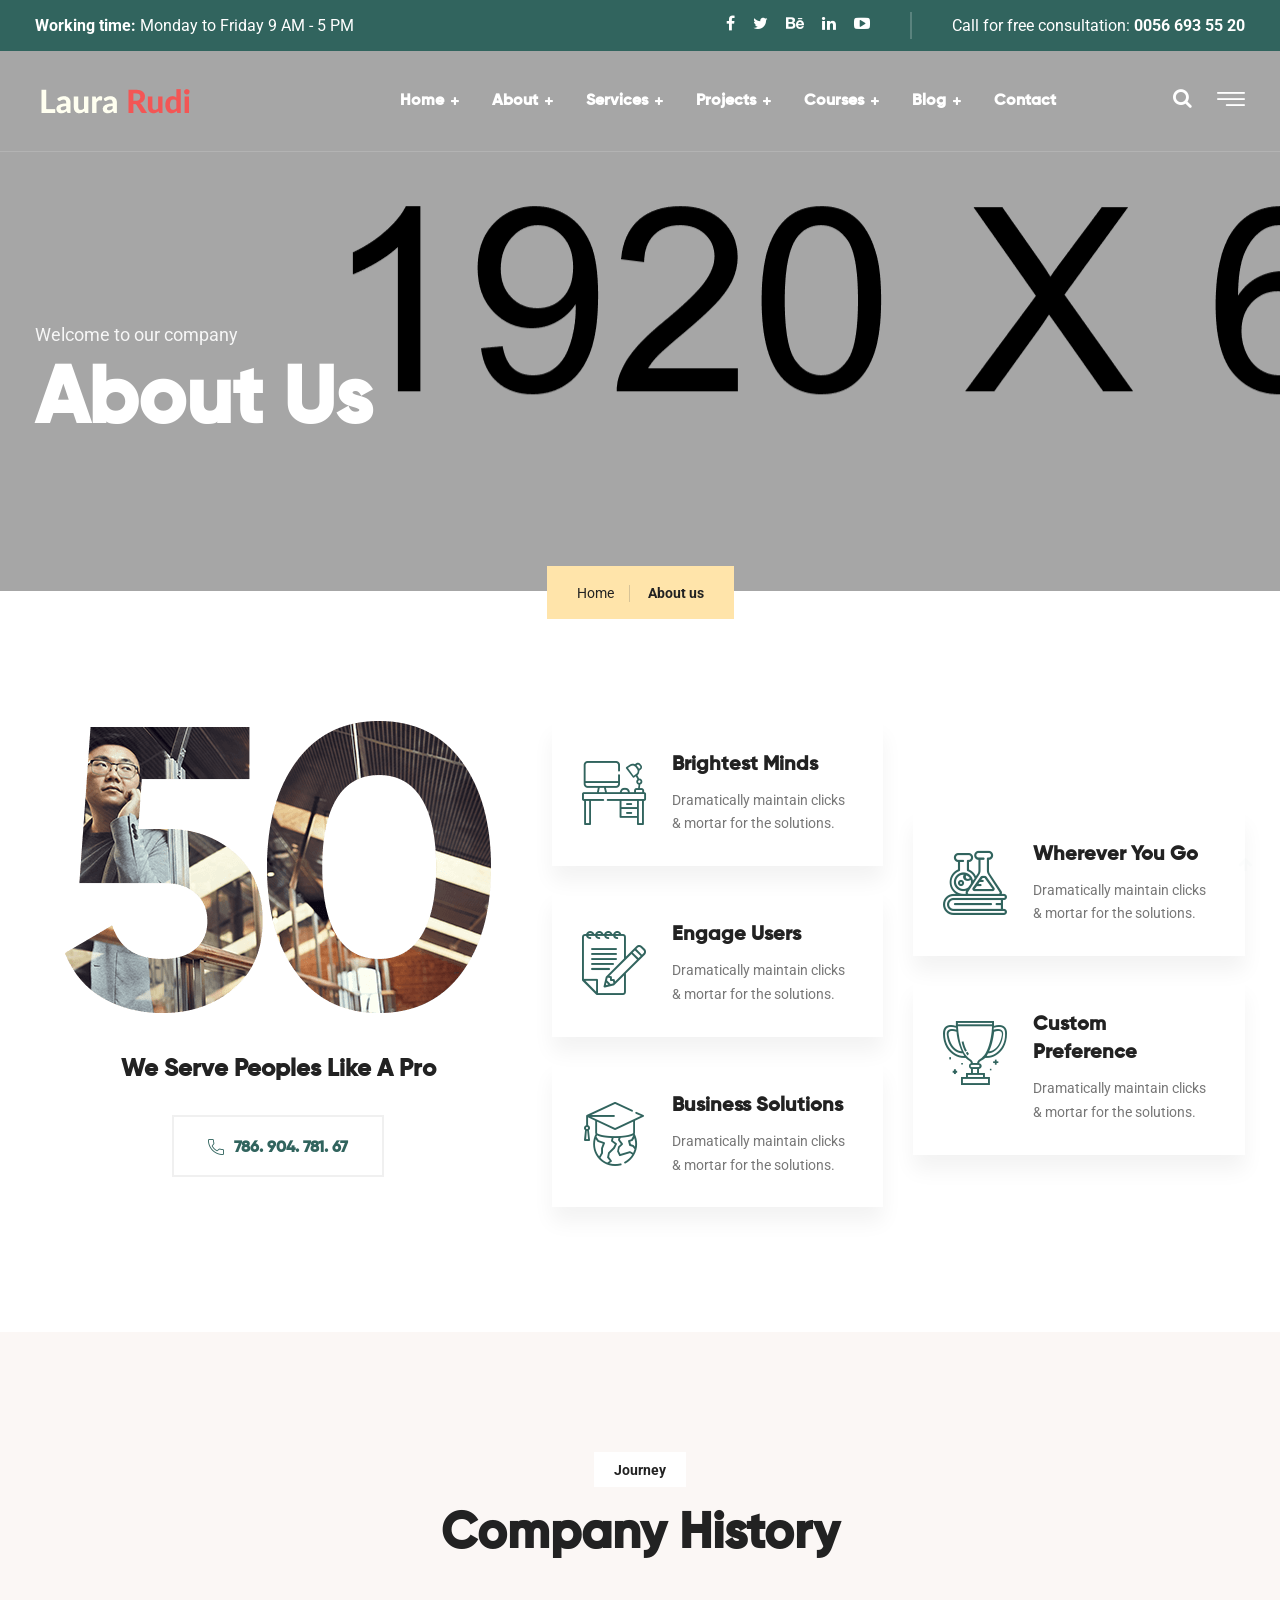
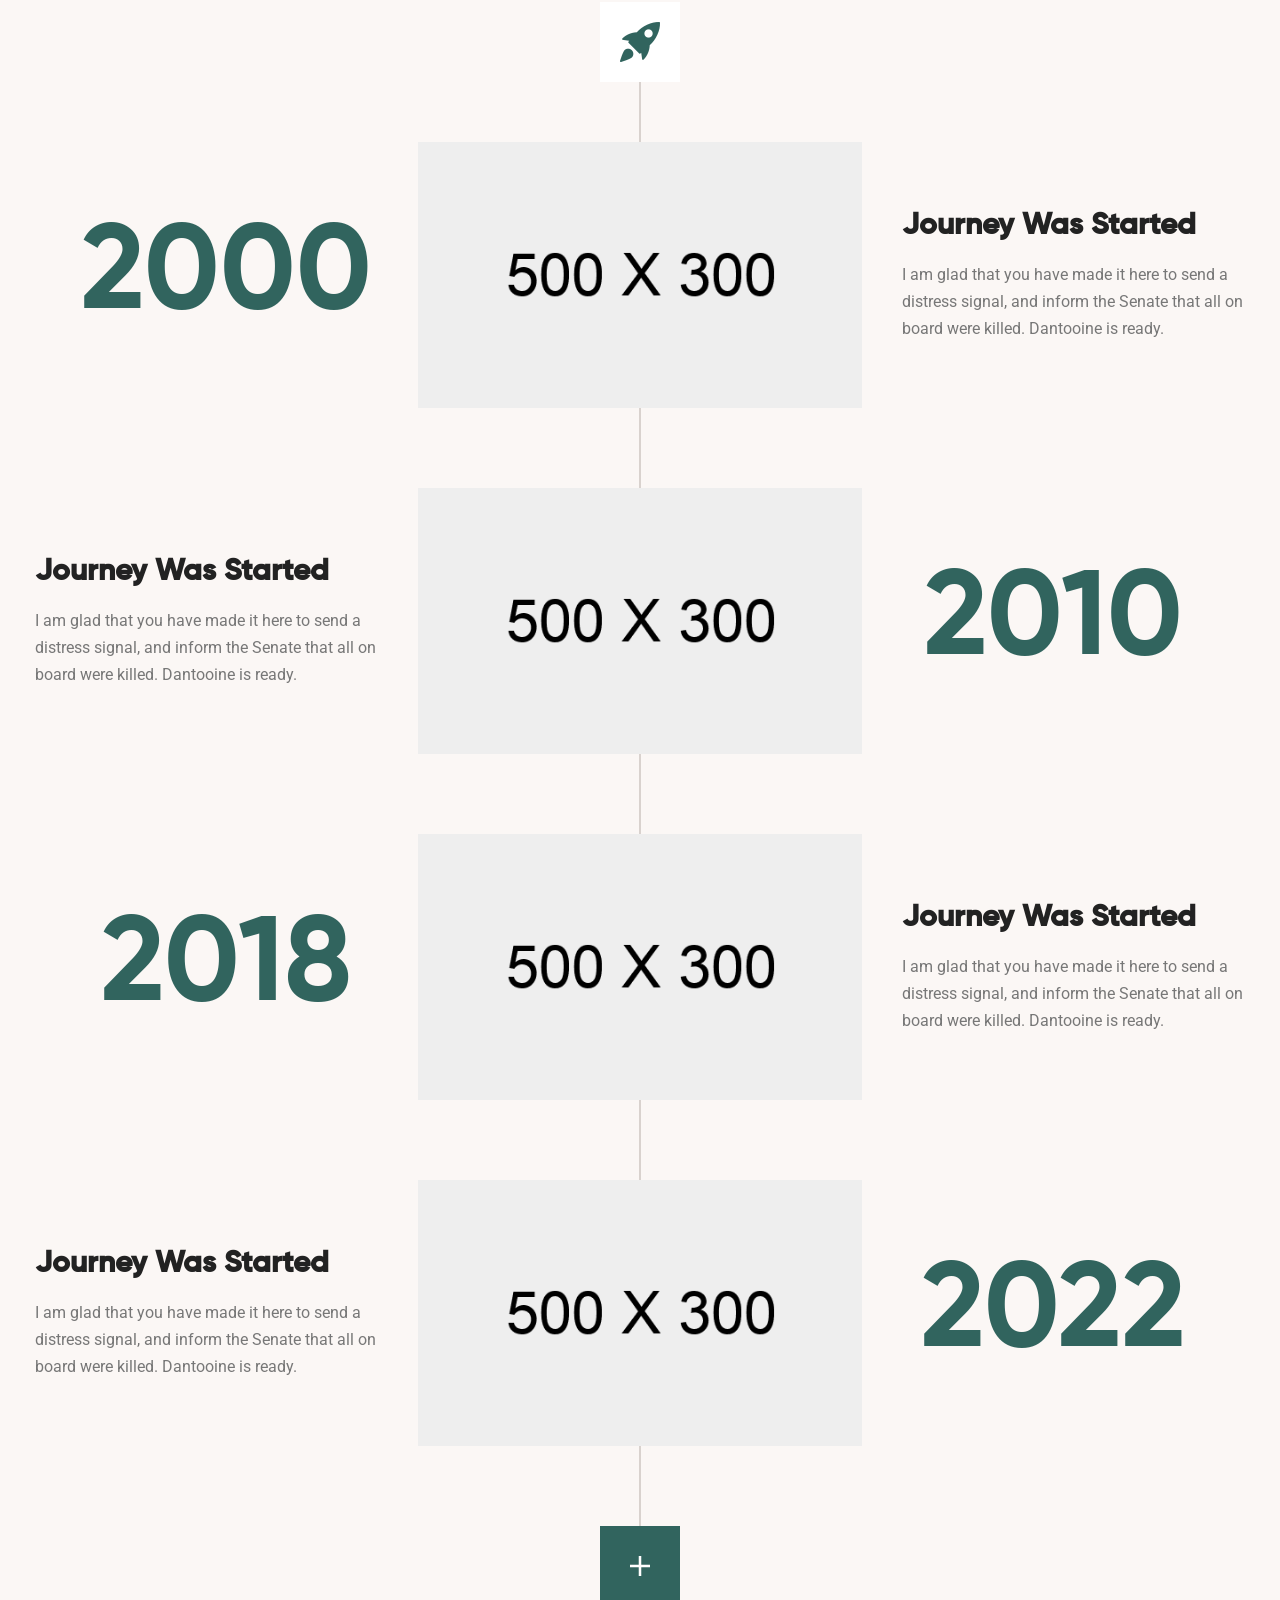
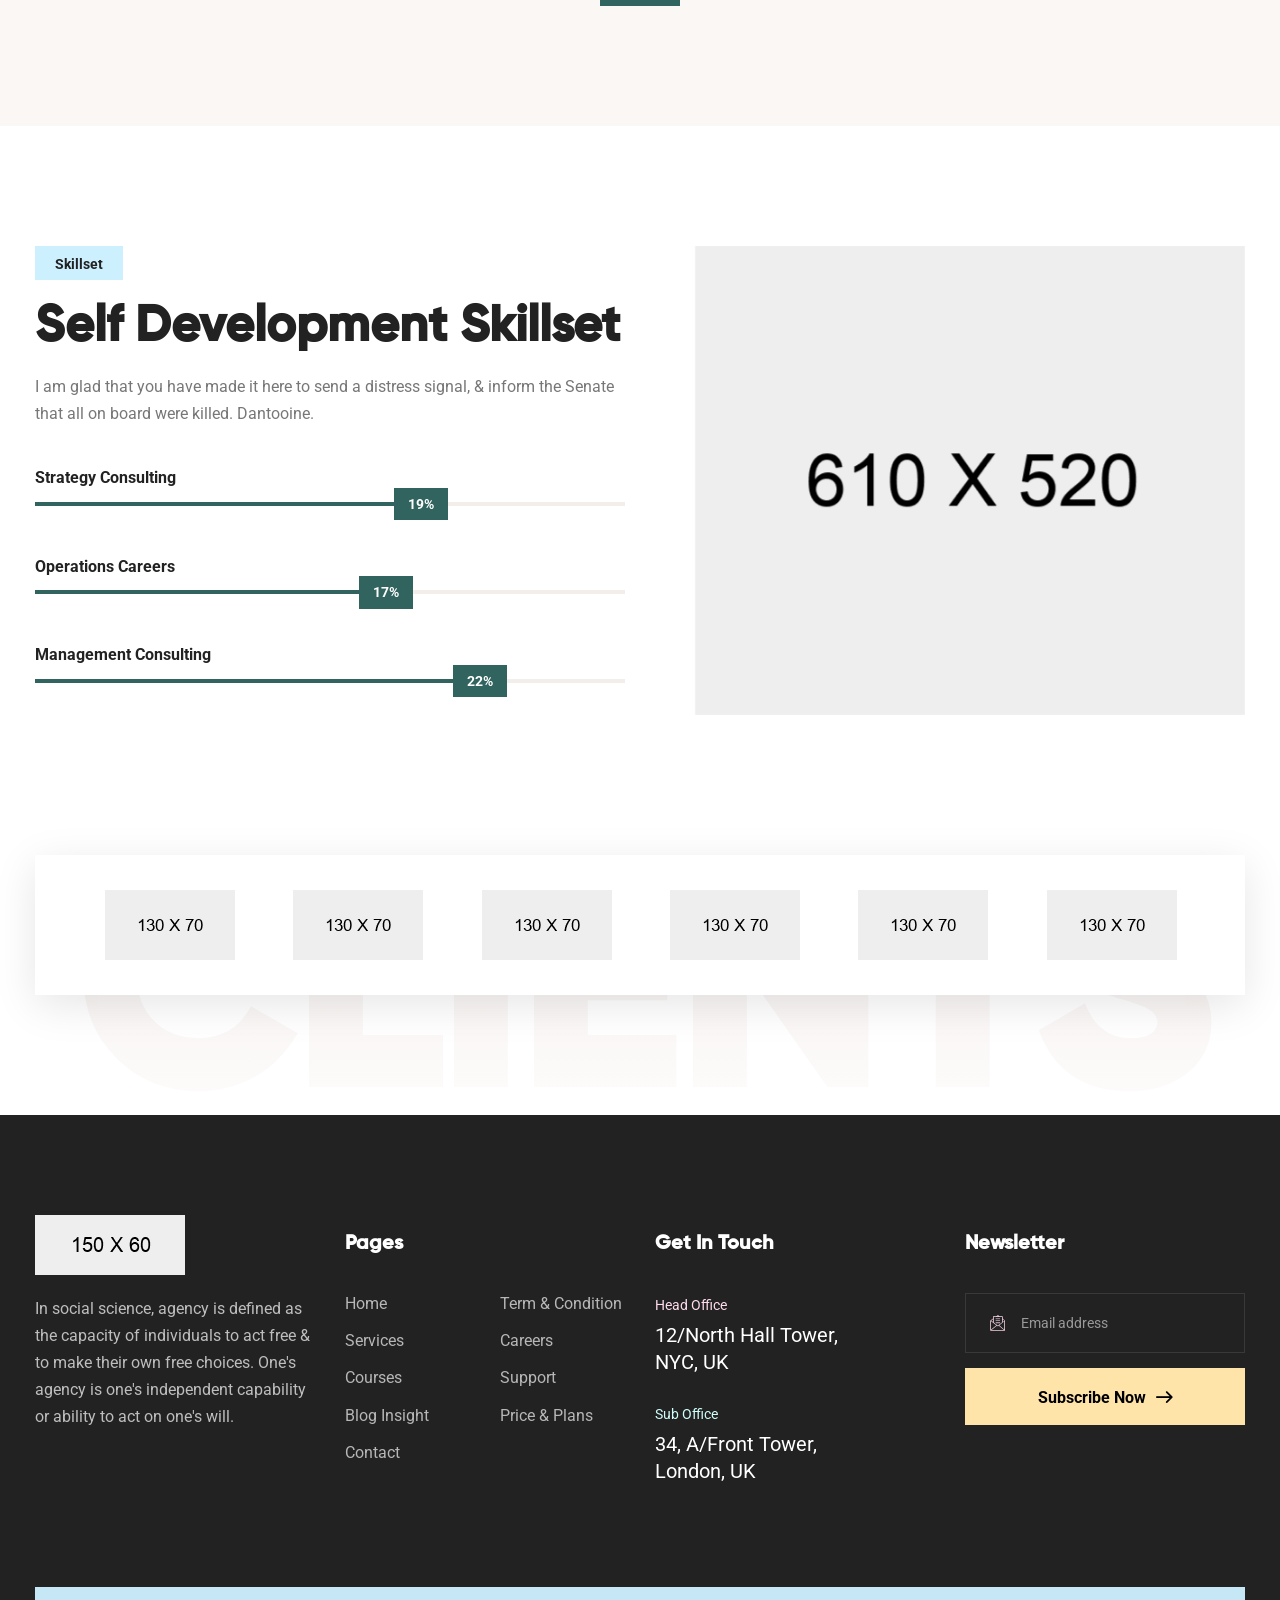
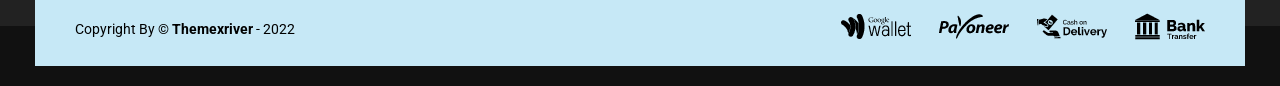
==== about.html @ dbf640f7 "primeros cambios" ====
<!DOCTYPE html>
<html>
<head>
<meta charset="utf-8">
<title>Averon HTML-5 Template | About Us</title>
<!-- Stylesheets -->
<link href="assets/css/bootstrap.css" rel="stylesheet">
<link href="assets/css/style.css" rel="stylesheet">
<link href="assets/css/responsive.css" rel="stylesheet">

<link href="https://fonts.googleapis.com/css2?family=Roboto:wght@100;300;400;500;700;900&display=swap" rel="stylesheet">

<link rel="shortcut icon" href="assets/images/favicon.png" type="image/x-icon">
<link rel="icon" href="assets/images/favicon.png" type="image/x-icon">

<!-- Responsive -->
<meta http-equiv="X-UA-Compatible" content="IE=edge">
<meta name="viewport" content="width=device-width, initial-scale=1.0, maximum-scale=1.0, user-scalable=0">

<!--[if lt IE 9]><script src="https://cdnjs.cloudflare.com/ajax/libs/html5shiv/3.7.3/html5shiv.js"></script><![endif]-->
<!--[if lt IE 9]><script src="js/respond.js"></script><![endif]-->
</head>

<body class="hidden-bar-wrapper">

<div class="page-wrapper">
 	
	<!-- Preloader -->
    <div class="preloader"></div>
	<!-- End Preloader -->
 	
 	<!-- Header Style One -->
    <header class="main-header">
    	
		<!-- Header Top -->
        <div class="header-top">
            <div class="auto-container">
                <div class="inner-container clearfix">
					<!-- Top Left -->
					<div class="top-left clearfix">
						<div class="text"><span>Working time:</span> Monday to Friday 9 AM - 5 PM</div>
					</div>
					
					<!-- Top Right -->
                    <div class="top-right pull-right clearfix">
						<!-- Social Box -->
						<ul class="social-box">
							<li><a href="https://www.facebook.com/" class="fa fa-facebook-f"></a></li>
							<li><a href="https://www.twitter.com/" class="fa fa-twitter"></a></li>
							<li><a href="https://www.behance.com/" class="fa fa-behance"></a></li>
							<li><a href="https://www.linkedin.com/" class="fa fa-linkedin"></a></li>
							<li><a href="https://youtube.com/" class="fa fa-youtube-play"></a></li>
						</ul>
						<div class="text">Call for free consultation: <a href="tel:+0056-693-55-20">0056 693 55 20</a></div>
                    </div>
					
                </div>
            </div>
        </div>
		
		<!-- Header Lower -->
        <div class="header-lower">
        	<div class="auto-container clearfix">
            	
				<!-- Logo Box -->
				<div class="pull-left logo-box">
					<div class="logo"><a href="index.html"><img src="assets/images/logo.png" alt="" title=""></a></div>
				</div>
				
				<!-- Nav Outer -->
				<div class="nav-outer clearfix">
					<!-- Mobile Navigation Toggler -->
					<div class="mobile-nav-toggler"><span class="icon flaticon-menu-1"></span></div>
					<!-- Main Menu -->
					<nav class="main-menu navbar-expand-md">
						<div class="navbar-header">
							<!-- Toggle Button -->    	
							<button class="navbar-toggler" type="button" data-toggle="collapse" data-target="#navbarSupportedContent" aria-controls="navbarSupportedContent" aria-expanded="false" aria-label="Toggle navigation">
								<span class="icon-bar"></span>
								<span class="icon-bar"></span>
								<span class="icon-bar"></span>
							</button>
						</div>
						
						<div class="navbar-collapse collapse clearfix" id="navbarSupportedContent">
							<ul class="navigation clearfix">
								<li class="dropdown"><a href="#">Home</a>
									<ul>
										<li><a href="index.html">Homepage One</a></li>
										<li><a href="index-2.html">Homepage Two</a></li>
										<li><a href="index-3.html">Homepage Three</a></li>
										<li class="dropdown"><a href="#">Header Styles</a>
											<ul>
												<li><a href="index.html">Header Style One</a></li>
												<li><a href="index-2.html">Header Style Two</a></li>
												<li><a href="index-3.html">Header Style Three</a></li>
											</ul>
										</li>
									</ul>
								</li>
								<li class="current dropdown"><a href="#">About</a>
									<ul>
										<li><a href="about.html">About us</a></li>
										<li><a href="faq.html">Faq's</a></li>
										<li><a href="price.html">Price</a></li>
										<li class="dropdown"><a href="#">Our Team</a>
											<ul>
												<li><a href="mentors.html">Team</a></li>
												<li><a href="mentor-detail.html">Team Detail</a></li>
											</ul>
										</li>
									</ul>
								</li>
								<li class="dropdown"><a href="#">Services</a>
									<ul>
										<li><a href="services.html">Services</a></li>
										<li><a href="service-detail.html">Services Detail</a></li>
									</ul>
								</li>
								<li class="dropdown"><a href="#">Projects</a>
									<ul>
										<li><a href="portfolio.html">Projects</a></li>
										<li><a href="portfolio-detail.html">Projects Detail</a></li>
									</ul>
								</li>
								<li class="dropdown"><a href="#">Courses</a>
									<ul>
										<li><a href="courses.html">Courses</a></li>
										<li><a href="course-detail.html">Courses Detail</a></li>
									</ul>
								</li>
								<li class="dropdown"><a href="#">Blog</a>
									<ul>
										<li><a href="blog.html">Our Blog</a></li>
										<li><a href="blog-detail.html">Blog Detail</a></li>
									</ul>
								</li>
								<li><a href="contact.html">Contact</a></li>
							</ul>
						</div>
					</nav>
					
					<!-- Main Menu End-->
					<div class="outer-box clearfix">
						
						<!-- Search Btn -->
						<div class="search-box-btn transition-300ms"><span class="icon fa fa-search"></span></div>
						
						<!-- Nav Btn -->
						<div class="nav-btn navSidebar-button transition-300ms"><span class="icon flaticon-menu-1"></span></div>
							
					</div>
				</div>
				
            </div>
        </div>
        <!-- End Header Lower -->
        
		<!-- Sticky Header  -->
        <div class="sticky-header">
            <div class="auto-container clearfix">
                <!--Logo-->
                <div class="logo pull-left">
                    <a href="index.html" title=""><img src="assets/images/logo-small.png" alt="" title=""></a>
                </div>
                <!--Right Col-->
                <div class="pull-right">
				
                    <!-- Main Menu -->
                    <nav class="main-menu">
                        <!--Keep This Empty / Menu will come through Javascript-->
                    </nav>
					<!-- Main Menu End-->
					
					<!-- Mobile Navigation Toggler -->
					<div class="mobile-nav-toggler"><span class="icon flaticon-menu-1"></span></div>
					
                </div>
            </div>
        </div><!-- End Sticky Menu -->
    
		<!-- Mobile Menu  -->
        <div class="mobile-menu">
            <div class="menu-backdrop"></div>
            <div class="close-btn"><span class="icon flaticon-menu-1"></span></div>
            
            <nav class="menu-box">
                <div class="nav-logo"><a href="index.html"><img src="assets/images/logo-small.png" alt="" title=""></a></div>
                <div class="menu-outer"><!--Here Menu Will Come Automatically Via Javascript / Same Menu as in Header--></div>
            </nav>
        </div><!-- End Mobile Menu -->
	
    </header>
    <!-- End Main Header -->
	
	<!-- Sidebar Cart Item -->
	<div class="xs-sidebar-group info-group">
		<div class="xs-overlay xs-bg-black"></div>
		<div class="xs-sidebar-widget">
			<div class="sidebar-widget-container">
				<div class="widget-heading">
					<a href="#" class="close-side-widget">
						X
					</a>
				</div>
				<div class="sidebar-textwidget">
					
					<!-- Sidebar Info Content -->
					<div class="sidebar-info-contents">
						<div class="content-inner">
							<div class="logo">
								<a href="index.html"><img src="assets/images/logo.png" alt="" /></a>
							</div>
							<div class="content-box">
								<h4>About Us</h4>
								<p class="text">I am glad that you have made it here to send a distress signal, and inform the Senate that all on board killed. Dantooine. I’m not going to Alderaan. I really got to go. But that to me.</p>
								<a href="contact.html" class="theme-btn btn-style-one"><span class="txt">Consultation</span></a>
							</div>
							<div class="contact-info">
								<h4>Contact Info</h4>
								<ul class="list-style-one">
									<li><span class="icon fa fa-location-arrow"></span>Chicago 12, Melborne City, USA</li>
									<li><span class="icon fa fa-phone"></span>(111) 111-111-1111</li>
									<li><span class="icon fa fa-envelope"></span>avarton@gmail.com</li>
									<li><span class="icon fa fa-clock-o"></span>Week Days: 09.00 to 18.00 Sunday: Closed</li>
								</ul>
							</div>
							<!-- Social Box -->
							<ul class="social-box">
								<li><a href="https://www.facebook.com/" class="fa fa-facebook-f"></a></li>
								<li><a href="https://www.twitter.com/" class="fa fa-twitter"></a></li>
								<li><a href="https://www.linkedin.com/" class="fa fa-linkedin"></a></li>
								<li><a href="https://youtube.com/" class="fa fa-youtube-play"></a></li>
							</ul>
						</div>
					</div>
					
				</div>
			</div>
		</div>
	</div>
	<!-- END sidebar widget item -->
	
	<!-- Page Title Section -->
	<section class="page-title" style="background-image: url(assets/images/background/1.jpg)">
		<div class="auto-container">
			<div class="content">
				<div class="text">Welcome to our company</div>
				<h1>About Us</h1>
			</div>
			<div class="breadcrumb-outer">
				<ul class="page-breadcrumb">
					<li><a href="index.html">Home</a></li>
					<li>About us</li>
				</ul>
			</div>
		</div>
	</section>
	<!-- End Page Title Section -->
	
	<!-- Experiance Section -->
	<section class="experiance-section">
		<div class="auto-container">
			<div class="row clearfix">
			
				<!-- Experiance Column -->
				<div class="experiance-column col-lg-5 col-md-12 col-sm-12">
					<div class="inner-column wow fadeInLeft" data-wow-delay="0ms" data-wow-duration="1500ms">
						<div class="experiance">
							<img src="assets/images/resource/years.png" alt="" />
						</div>
						<div class="peoples">We Serve Peoples Like A Pro</div>
						<div class="text-center">
							<a href="tel:+786-904-781-67" class="theme-btn phone-btn"><span class="icon flaticon-call"></span>786. 904. 781. 67</a>
						</div>
					</div>
				</div>
				
				<!-- Blocks Column -->
				<div class="blocks-column col-lg-7 col-md-12 col-sm-12">
					<div class="inner-column">
						<div class="row clearfix">
							<!-- Column -->
							<div class="column col-lg-6 col-md-6 col-sm-12">
							
								<!-- Feature Block -->
								<div class="feature-block">
									<div class="inner-box">
										<div class="content">
											<div class="icon flaticon-work-table"></div>
											<h5>Brightest Minds</h5>
											<div class="text">Dramatically maintain clicks & mortar for the solutions.</div>
										</div>
									</div>
								</div>
								
								<!-- Feature Block -->
								<div class="feature-block">
									<div class="inner-box">
										<div class="content">
											<div class="icon flaticon-notepad"></div>
											<h5>Engage Users</h5>
											<div class="text">Dramatically maintain clicks & mortar for the solutions.</div>
										</div>
									</div>
								</div>
								
								<!-- Feature Block -->
								<div class="feature-block">
									<div class="inner-box">
										<div class="content">
											<div class="icon flaticon-globe-1"></div>
											<h5>Business Solutions</h5>
											<div class="text">Dramatically maintain clicks & mortar for the solutions.</div>
										</div>
									</div>
								</div>
								
							</div>
							<!-- Column -->
							<div class="column col-lg-6 col-md-6 col-sm-12">
								
								<!-- Feature Block -->
								<div class="feature-block">
									<div class="inner-box">
										<div class="content">
											<div class="icon flaticon-science-research"></div>
											<h5>Wherever You Go</h5>
											<div class="text">Dramatically maintain clicks & mortar for the solutions.</div>
										</div>
									</div>
								</div>
								
								<!-- Feature Block -->
								<div class="feature-block">
									<div class="inner-box">
										<div class="content">
											<div class="icon flaticon-trophy"></div>
											<h5>Custom Preference</h5>
											<div class="text">Dramatically maintain clicks & mortar for the solutions.</div>
										</div>
									</div>
								</div>
								
							</div>
						</div>
					</div>
				</div>
				
			</div>
		</div>
	</section>
	<!-- End Experiance Section -->
	
	<!-- History Section -->
	<section class="history-section">
		<div class="auto-container">
			<!-- Sec Title -->
			<div class="sec-title centered">
				<div class="title color-four">Journey</div>
				<h2>Company History</h2>
			</div>
			<!-- End Sec Title -->
			<div class="inner-container">
			
				<!-- Rocket Icon -->
				<div class="rocket-icon flaticon-rocket"></div>
				<!-- End Rocket Icon -->
				
				<!-- History Block -->
				<div class="history-block">
					<div class="inner-box">
						<div class="row clearfix">
							<!-- Year Column -->
							<div class="year-column col-lg-4 col-md-12 col-sm-12">
								<div class="inner-column">
									<div class="year">2000</div>
								</div>
							</div>
							<!-- Image Column -->
							<div class="image-column col-lg-4 col-md-12 col-sm-12">
								<div class="inner-column">
									<div class="image">
										<a href="course_details"><img src="assets/images/resource/year-1.jpg" alt="" /></a>
									</div>
								</div>
							</div>
							<!-- Content Column -->
							<div class="content-column col-lg-4 col-md-12 col-sm-12">
								<div class="inner-column">
									<h3><a href="course_details">Journey Was Started</a></h3>
									<div class="text">I am glad that you have made it here to send a distress signal, and inform the Senate that all on board were killed. Dantooine is ready.</div>
								</div>
							</div>
						</div>
					</div>
				</div>
				<!-- History Block -->
				
				<!-- History Block -->
				<div class="history-block style-two">
					<div class="inner-box">
						<div class="row clearfix">
							
							<!-- Content Column -->
							<div class="content-column col-lg-4 col-md-12 col-sm-12">
								<div class="inner-column">
									<h3><a href="course_details">Journey Was Started</a></h3>
									<div class="text">I am glad that you have made it here to send a distress signal, and inform the Senate that all on board were killed. Dantooine is ready.</div>
								</div>
							</div>
							
							<!-- Image Column -->
							<div class="image-column col-lg-4 col-md-12 col-sm-12">
								<div class="inner-column">
									<div class="image">
										<a href="course_details"><img src="assets/images/resource/year-2.jpg" alt="" /></a>
									</div>
								</div>
							</div>
							
							<!-- Year Column -->
							<div class="year-column col-lg-4 col-md-12 col-sm-12">
								<div class="inner-column">
									<div class="year">2010</div>
								</div>
							</div>
							
						</div>
					</div>
				</div>
				<!-- History Block -->
				
				<!-- History Block -->
				<div class="history-block">
					<div class="inner-box">
						<div class="row clearfix">
							<!-- Year Column -->
							<div class="year-column col-lg-4 col-md-12 col-sm-12">
								<div class="inner-column">
									<div class="year">2018</div>
								</div>
							</div>
							<!-- Image Column -->
							<div class="image-column col-lg-4 col-md-12 col-sm-12">
								<div class="inner-column">
									<div class="image">
										<a href="course_details"><img src="assets/images/resource/year-3.jpg" alt="" /></a>
									</div>
								</div>
							</div>
							<!-- Content Column -->
							<div class="content-column col-lg-4 col-md-12 col-sm-12">
								<div class="inner-column">
									<h3><a href="course_details">Journey Was Started</a></h3>
									<div class="text">I am glad that you have made it here to send a distress signal, and inform the Senate that all on board were killed. Dantooine is ready.</div>
								</div>
							</div>
						</div>
					</div>
				</div>
				<!-- History Block -->
				
				<!-- History Block -->
				<div class="history-block style-two">
					<div class="inner-box">
						<div class="row clearfix">
							
							<!-- Content Column -->
							<div class="content-column col-lg-4 col-md-12 col-sm-12">
								<div class="inner-column">
									<h3><a href="course_details">Journey Was Started</a></h3>
									<div class="text">I am glad that you have made it here to send a distress signal, and inform the Senate that all on board were killed. Dantooine is ready.</div>
								</div>
							</div>
							
							<!-- Image Column -->
							<div class="image-column col-lg-4 col-md-12 col-sm-12">
								<div class="inner-column">
									<div class="image">
										<a href="course_details"><img src="assets/images/resource/year-4.jpg" alt="" /></a>
									</div>
								</div>
							</div>
							
							<!-- Year Column -->
							<div class="year-column col-lg-4 col-md-12 col-sm-12">
								<div class="inner-column">
									<div class="year">2022</div>
								</div>
							</div>
							
						</div>
					</div>
				</div>
				<!-- History Block -->
				
				<!-- Plus Icon -->
				<div class="plus-icon flaticon-plus"></div>
				<!-- End Plus Icon -->
				
			</div>
		</div>
	</section>
	<!-- End History Section -->
	
	<!-- Skill Section -->
	<section class="skill-section">
		<div class="auto-container">
			<div class="row clearfix">
			
				<!-- Skill Column -->
				<div class="skill-column col-lg-6 col-md-12 col-sm-12">
					<div class="inner-column">
						<!-- Sec Title -->
						<div class="sec-title">
							<div class="title color-three">Skillset</div>
							<h2>Self Development Skillset</h2>
							<div class="text">I am glad that you have made it here to send a distress signal, & inform the Senate that all on board were killed. Dantooine.</div>
						</div>
						
						<!-- Skills -->
						<div class="skills">

							<!-- Skill Item -->
							<div class="skill-item">
								<div class="skill-header clearfix">
									<div class="skill-title">Strategy Consulting</div>
								</div>
								<div class="skill-bar">
									<div class="bar-inner">
										<div class="bar progress-line" data-width="70">
											<div class="skill-percentage"><div class="count-box"><span class="count-text" data-speed="2000" data-stop="70">0</span>%</div></div>
										</div>
									</div>
								</div>
							</div>

							<!-- Skill Item -->
							<div class="skill-item">
								<div class="skill-header clearfix">
									<div class="skill-title">Operations Careers</div>
								</div>
								<div class="skill-bar">
									<div class="bar-inner">
										<div class="bar progress-line" data-width="64">
											<div class="skill-percentage"><div class="count-box"><span class="count-text" data-speed="2000" data-stop="64">0</span>%</div></div>
										</div>
									</div>
								</div>
							</div>

							<!-- Skill Item -->
							<div class="skill-item">
								<div class="skill-header clearfix">
									<div class="skill-title">Management Consulting</div>
								</div>
								<div class="skill-bar">
									<div class="bar-inner">
										<div class="bar progress-line" data-width="80">
											<div class="skill-percentage"><div class="count-box"><span class="count-text" data-speed="2000" data-stop="80">0</span>%</div></div>
										</div>
									</div>
								</div>
							</div>

						</div>
						
					</div>
				</div>
				
				<!-- Image Column -->
				<div class="image-column col-lg-6 col-md-12 col-sm-12">
					<div class="inner-column wow fadeInRight" data-wow-delay="0ms" data-wow-duration="1500ms">
						<div class="image titlt" data-tilt data-tilt-max="3">
							<img src="assets/images/resource/skill.jpg" alt="" />
						</div>
					</div>
				</div>
				
			</div>
		</div>
	</section>
	<!-- End Skill Section -->
	
	<!-- Sponsors Section -->
    <section class="sponsors-section">
		<div class="big-text">Clients</div>
        <div class="auto-container">
            <div class="sponsors-outer">
                <!-- Sponsors Carousel -->
                <ul class="sponsors-carousel owl-carousel owl-theme">
                    <li class="slide-item"><figure class="image-box"><a href="#"><img src="assets/images/clients/1.png" alt=""></a></figure></li>
                    <li class="slide-item"><figure class="image-box"><a href="#"><img src="assets/images/clients/2.png" alt=""></a></figure></li>
                    <li class="slide-item"><figure class="image-box"><a href="#"><img src="assets/images/clients/3.png" alt=""></a></figure></li>
                    <li class="slide-item"><figure class="image-box"><a href="#"><img src="assets/images/clients/4.png" alt=""></a></figure></li>
                    <li class="slide-item"><figure class="image-box"><a href="#"><img src="assets/images/clients/5.png" alt=""></a></figure></li>
					<li class="slide-item"><figure class="image-box"><a href="#"><img src="assets/images/clients/6.png" alt=""></a></figure></li>
					<li class="slide-item"><figure class="image-box"><a href="#"><img src="assets/images/clients/1.png" alt=""></a></figure></li>
					<li class="slide-item"><figure class="image-box"><a href="#"><img src="assets/images/clients/2.png" alt=""></a></figure></li>
					<li class="slide-item"><figure class="image-box"><a href="#"><img src="assets/images/clients/3.png" alt=""></a></figure></li>
                    <li class="slide-item"><figure class="image-box"><a href="#"><img src="assets/images/clients/4.png" alt=""></a></figure></li>
                    <li class="slide-item"><figure class="image-box"><a href="#"><img src="assets/images/clients/5.png" alt=""></a></figure></li>
					<li class="slide-item"><figure class="image-box"><a href="#"><img src="assets/images/clients/6.png" alt=""></a></figure></li>
                </ul>
            </div>
            
        </div>
    </section>
    <!-- End Sponsors Section -->
	
	<!-- Main Footer -->
    <footer class="main-footer">
    	<div class="auto-container">
        	<!-- Widgets Section -->
            <div class="widgets-section">
            	<div class="row clearfix">
                	
                    <!-- Column -->
                    <div class="big-column col-lg-6 col-md-12 col-sm-12">
						<div class="row clearfix">
						
                        	<!-- Footer Column -->
                            <div class="footer-column col-lg-6 col-md-6 col-sm-12">
                                <div class="footer-widget logo-widget">
									<div class="logo">
										<a href="index.html"><img src="assets/images/footer-logo.png" alt="" /></a>
									</div>
									<div class="text">In social science, agency is defined as the capacity of individuals to act free & to make their own free choices. One's agency is one's independent capability or ability to act on one's will.</div>
								</div>
							</div>
							
							<!-- Footer Column -->
                            <div class="footer-column col-lg-6 col-md-6 col-sm-12">
                                <div class="footer-widget links-widget">
									<h5>Pages</h5>
									<div class="row clearfix">
										<!-- Column -->
										<div class="column col-lg-6 col-md-6 col-sm-12">
											<ul class="list-link">
												<li><a href="#">Home</a></li>
												<li><a href="#">Services</a></li>
												<li><a href="#">Courses</a></li>
												<li><a href="#">Blog Insight</a></li>
												<li><a href="#">Contact</a></li>
											</ul>
										</div>
										<!-- Column -->
										<div class="column col-lg-6 col-md-6 col-sm-12">
											<ul class="list-link">
												<li><a href="#">Term & Condition</a></li>
												<li><a href="#">Careers</a></li>
												<li><a href="#">Support</a></li>
												<li><a href="#">Price & Plans</a></li>
											</ul>
										</div>
									</div>
								</div>
							</div>
							
						</div>
					</div>
					
					<!-- Column -->
                    <div class="big-column col-lg-6 col-md-12 col-sm-12">
						<div class="row clearfix">
							
							<!-- Footer Column -->
                            <div class="footer-column col-lg-6 col-md-6 col-sm-12">
                                <div class="footer-widget info-widget">
									<h5>Get In Touch</h5>
									<ul class="contact-info-list">
										<li><span>Head Office</span><a href="#">12/North Hall Tower, <br> NYC, UK</a></li>
										<li><span>Sub Office</span><a href="#">34, A/Front Tower, <br> London, UK</a></li>
									</ul>
								</div>
							</div>
							
							<!-- Footer Column -->
                            <div class="footer-column col-lg-6 col-md-6 col-sm-12">
                                <div class="footer-widget newsletter-widget">
									<h5>Newsletter</h5>
									<!-- Newsletter Form -->
									<div class="newsletter-form">
										<form method="post" action="contact.html">
											<div class="form-group">
												<span class="icon flaticon-email"></span>
												<input type="email" name="search-field" value="" placeholder="Email address" required>
												<button type="submit" class="theme-btn submit-btn">Subscribe Now<span class="arrow flaticon-right-arrow"></span></button>
											</div>
										</form>
									</div>
								</div>
							</div>
							
						</div>
					</div>
					
				</div>
			</div>
			
			<div class="footer-bottom">
				<div class="clearfix">
					<div class="pull-left">
						<div class="copyright">Copyright By &copy; <a href="https://themeforest.net/user/themexriver">Themexriver</a> - 2022</div>
					</div>
					<div class="pull-right">
						<div class="payments"><img src="assets/images/icons/payment.png" alt="" /></div>
					</div>
				</div>
			</div>
			
		</div>
	</footer>
	
</div>
<!-- End PageWrapper -->

<!-- Search Popup -->
<div class="search-popup">
	<button class="close-search style-two"><span class="flaticon-cancel-1"></span></button>
	<button class="close-search"><span class="flaticon-up-arrow"></span></button>
	<form method="post" action="blog.html">
		<div class="form-group">
			<input type="search" name="search-field" value="" placeholder="Search Here" required="">
			<button type="submit"><i class="fa fa-search"></i></button>
		</div>
	</form>
</div>
<!-- End Header Search -->

<!-- Scroll To Top -->
<div class="scroll-to-top scroll-to-target" data-target="html"><span class="fa fa-arrow-up"></span></div>

<script src="assets/js/jquery.js"></script>
<script src="assets/js/popper.min.js"></script>
<script src="assets/js/bootstrap.min.js"></script>

<!-- Revolution Slider -->
<script src="assets/plugins/revolution/js/jquery.themepunch.revolution.min.js"></script>
<script src="assets/plugins/revolution/js/jquery.themepunch.tools.min.js"></script>
<script src="assets/plugins/revolution/js/extensions/revolution.extension.actions.min.js"></script>
<script src="assets/plugins/revolution/js/extensions/revolution.extension.carousel.min.js"></script>
<script src="assets/plugins/revolution/js/extensions/revolution.extension.kenburn.min.js"></script>
<script src="assets/plugins/revolution/js/extensions/revolution.extension.layeranimation.min.js"></script>
<script src="assets/plugins/revolution/js/extensions/revolution.extension.migration.min.js"></script>
<script src="assets/plugins/revolution/js/extensions/revolution.extension.navigation.min.js"></script>
<script src="assets/plugins/revolution/js/extensions/revolution.extension.parallax.min.js"></script>
<script src="assets/plugins/revolution/js/extensions/revolution.extension.slideanims.min.js"></script>
<script src="assets/plugins/revolution/js/extensions/revolution.extension.video.min.js"></script>
<script src="assets/plugins/revolution/js/main-slider-script.js"></script>
<!-- For Js Library -->

<script src="assets/js/jquery.mCustomScrollbar.concat.min.js"></script>
<script src="assets/js/jquery.fancybox.js"></script>
<script src="assets/js/appear.js"></script>
<script src="assets/js/parallax.min.js"></script>
<script src="assets/js/tilt.jquery.min.js"></script>
<script src="assets/js/jquery.paroller.min.js"></script>
<script src="assets/js/owl.js"></script>
<script src="assets/js/wow.js"></script>
<script src="assets/js/validate.js"></script>
<script src="assets/js/nav-tool.js"></script>
<script src="assets/js/jquery-ui.js"></script>
<script src="assets/js/script.js"></script>

</body>
</html>
---- assets/css/style.css ----
/* Avarton HTML Template */

/*** 

====================================================================
	Attachment Css Files
====================================================================

***/

@import url('global.css');
@import url('header.css');
@import url('footer.css');
@import url('font-awesome.css');
@import url('flaticon.css');
@import url('animate.css');
@import url('owl.css');
@import url('jquery-ui.css');
@import url('custom-animate.css');
@import url('jquery.fancybox.min.css');
@import url('jquery.mCustomScrollbar.min.css');

/*** 

====================================================================
	Main Slider Section
====================================================================

***/

.main-slider{
	position:relative;
	overflow:hidden;
}

.main-slider .tp-caption{
	z-index:5 !important;
}

.main-slider .tp-dottedoverlay{
	background:none !important;	
}

.main-slider .title{
	position:relative;
	font-weight:700;
	padding:4px 12px;
	font-size:var(--font-14);
	color:var(--dark-color);
	display:inline-block;
	background-color:var(--main-color-two);
}

.main-slider h1{
	color:var(--white-color);
}

.main-slider .text{
	font-weight:400;
	font-size:var(--font-18);
	color:var(--white-color);
}

.main-slider .tp-bannertimer,
.main-slider .tp-bullets{
	display:none !important;	
}

/*** 

====================================================================
	Main Slider Two
====================================================================

***/

.main-slider-two{
	position:relative;
	overflow:hidden;
	text-align:center;
}

.main-slider-two .curve-layer{
	position:absolute;
	left:0px;
	right:0px;
	bottom:0px;
	width:100%;
	height:150px;
	z-index:10;
	background-position:center bottom;
	background-size:cover;
}

.main-slider-two .color-layer{
	position:absolute;
	left:0px;
	top:0px;
	right:0px;
	bottom:0px;
	opacity:0.50;
	background-color:var(--color-twentyeight);
}

.main-slider-two .tp-caption{
	z-index:5 !important;
}

.main-slider-two .tp-dottedoverlay{
	background:none !important;	
}

.main-slider-two .title{
	position:relative;
	font-size:var(--font-18);
	color:var(--white-color);
}

.main-slider-two h1{
	color:var(--white-color);
}

.main-slider-two .text{
	font-weight:400;
	font-size:var(--font-18);
	color:var(--white-color);
}

.main-slider-two .button-box .theme-btn{
	margin:0px 8px;
}

.main-slider-two .tp-bannertimer,
.main-slider-two .tp-bullets{
	display:none !important;	
}

/*** 

====================================================================
	About Section
====================================================================

***/

.about-section{
	position:relative;
	padding:110px 0px 60px;
	background-color:var(--color-three);
}

.about-section .image-column{
	position:relative;
	margin-bottom:var(--margin-bottom-40);
}

.about-section .image-column .inner-column{
	position:relative;
	margin-right:-30px;
}

.about-section .image-column .image{
	position:relative;
}

.about-section .image-column .image img{
	position:relative;
	width:100%;
	display:block;
	border-radius:52% 52% 0px 0px;
}

.about-section .image-column .image:before{
	position:absolute;
	content:'';
	left:-20px;
	top:-20px;
	right:20px;
	bottom:20px;
	background-color:#ffffff;
	border-radius:285px 285px 0px 0px;
}

.about-section .content-column{
	position:relative;
	margin-bottom:var(--margin-bottom-40);
}

.about-section .content-column .inner-column{
	position:relative;
	padding-left:var(--padding-left-60);
}

.about-section .content-column .column:nth-child(2) .option-list li .icon{
	color:var(--white-color);
	background-color:var(--main-color);
}

.about-section .content-column .column:nth-child(3) .option-list li .icon{
	color:var(--dark-color);
	background-color:var(--white-color);
}

.option-list{
	position:relative;
}

.option-list li{
	position:relative;
	font-weight:700; 
	line-height:1.5em;
	display:inline-block;
	color:var(--dark-color);
	font-size:var(--font-18);
	padding-left:var(--padding-left-70);
	margin-bottom:var(--margin-bottom-20);
	font-family:var(--font-family-gilroy);
}

.option-list li .icon{
	position:absolute;
	left:0px;
	top:4px;
	width:50px;
	height:50px;
	border-radius:5px;
	line-height:50px;
	text-align:center;
	font-size:var(--font-20);
	color:var(--dark-color);
	display:inline-block;
	font-family: "flaticon";
	background-color:var(--main-color-two);
}

.option-list li:hover .icon{
	-webkit-transform: scale(-1) rotate(180deg);
    -moz-transform: scale(-1) rotate(180deg);
    -ms-transform: scale(-1) rotate(180deg);
    -o-transform: scale(-1) rotate(180deg);
    transform: scale(-1) rotate(180deg);
}

.about-section .content-column .counter-box{
	position:relative;
	z-index:10;
	margin-top:var(--margin-top-30);
	margin-left:-180px;
	margin-right:var(--margin-right-100);
	padding:35px 30px 10px 40px;
	background-color:var(--white-color);
}

/* Fact Counter */

.fact-counter{
	position:relative;
	z-index:1;
}

.fact-counter .counter-column{
	position:relative;
	margin-bottom:var(--margin-bottom-30);
}

.fact-counter .counter-column .inner{
	position:relative;
}

.fact-counter .counter-column .inner .content{
	position:relative;
	padding-left:var(--padding-left-100);
}

.fact-counter .counter-column:last-child .inner .content{
	padding-left:var(--padding-left-80);
}

.fact-counter .count-outer .percentage{
	position:relative;
}

.fact-counter .counter-column .inner .count-outer{
	position:absolute;
	left:0px;
	top:0px;
	font-weight:700;
	line-height:1em;
	color:var(--main-color);
	font-size:var(--font-60);
	font-family:var(--font-family-gilroy);
}

.fact-counter .counter-column .inner .counter-title{
	position:relative;
	color:var(--text-color);
	font-size:var(--font-14);
	font-weight:400;
	top:5px;
}

/*** 

====================================================================
	Services Section
====================================================================

***/

.services-section{
	position:relative;
	overflow:hidden;
	padding:100px 0px 80px;
}

.services-section .owl-dots,
.services-section .owl-nav{
	display:none;
}

.services-section .owl-carousel .owl-stage-outer{
	overflow:visible;
	padding-bottom:30px;
}

.services-section .inner-container{
	position:relative;
}

.services-section .inner-container:before{
	position:absolute;
	content:'';
	right:100%;
	top:0px;
	bottom:0px;
	width:200%;
	z-index:10;
	background-color:var(--white-color);
}

.service-block{
	position:relative;
	margin-bottom:var(--margin-bottom-30);
}

.service-block.translate-top{
	transform:translateY(40px);
}

.service-block .inner-box{
	position:relative;
}

.service-block .inner-box .image{
	position:relative;
	overflow:hidden;
	background-color:var(--main-color);
}

.service-block .inner-box .image img{
	position:relative;
	width:100%;
	display:block;
}

.service-block .inner-box:hover .image img{
	opacity:0.60;
	transform:scale(1.05,1.05);
}

.service-block .inner-box .lower-content{
	position:relative;
	margin-top:-60px;
	margin-left:var(--margin-left-30);
	margin-right:var(--margin-right-30);
}

.service-block .inner-box .lower-content .lessons{
	position:relative;
	padding:6px 18px;
	font-size:var(--font-14);
	color:var(--dark-color);
	display:inline-block;
	background-color:var(--main-color-two);
}

.service-block .inner-box .lower-content .lessons.color-two{
	background-color:var(--color-four);
}

.service-block .inner-box .lower-content .lessons.color-three{
	background-color:var(--color-five);
}

.service-block .inner-box .lower-content .lessons.color-four{
	background-color:var(--color-six);
}

.service-block .inner-box .lower-content .lessons.color-five{
	background-color:var(--color-seven);
}

.service-block .inner-box .lower-box{
	position:relative;
	padding:16px 30px;
	display:block;
	background-color:var(--white-color);
	box-shadow:0px 10px 15px rgba(0,0,0,0.08);
}

.service-block .inner-box .lower-box a{
	color:var(--dark-color);
}

.service-block .inner-box .lower-box a:hover{
	color:var(--main-color);
}

/*** 

====================================================================
	Course Section
====================================================================

***/

.course-section{
	position:relative;
	overflow:hidden;
	padding:30px 0px 80px;
}

.course-section .title-column{
	position:relative;
	margin-bottom:var(--margin-bottom-30);
}

.course-section .title-column .inner-column{
	position:relative;
	padding-top:var(--padding-top-70);
}

.course-section .title-column .email-box{
	padding-right:50px;
}

.email-box{
	position:relative;
	margin-bottom:25px;
}

.email-box .form-group{
	position:relative;
	margin:0px;
	width:100%;
	max-width:100%;
	padding-right:185px;
}

.email-box .form-group .icon{
	position:absolute;
	left:25px;
	top:17px;
	z-index:1;
	font-size:var(--font-18);
	color:var(--main-color);
	font-family: "flaticon";
}

.email-box .form-group input[type="text"],
.email-box .form-group input[type="email"]{
	position:relative;
	line-height:43px;
	padding:10px 15px 10px 55px;
	display:block;
	font-size:var(--font-16);
	height:60px;
	width:100%;
	color:var(--dark-color);
	box-shadow:inherit;
	border-radius:0px;
	transition:all 500ms ease;
	-moz-transition:all 500ms ease;
	-webkit-transition:all 500ms ease;
	-ms-transition:all 500ms ease;
	-o-transition:all 500ms ease;
	background-color:var(--color-three);
}

.email-box .form-group input::placeholder,
.email-box .form-group textarea::placeholder{
	color:var(--text-color);
}

.email-box .form-group button{
	position:absolute;
	right:0px;
	top:0px;
}

.course-section .video-column{
	position:relative;
	margin-bottom:var(--margin-bottom-30);
}

.course-section .video-column .inner-column{
	position:relative;
}

.course-section .video-column .pattern-layer{
	position:absolute;
	right:-50px;
	bottom:-50px;
	width:175px;
	height:175px;
	background-repeat:no-repeat;
}

/* Video Box */

.video-box{
	position:relative;
}

.video-box .video-image{
	position:relative;
	margin:0px;
	overflow:hidden;
	background-color:var(--main-color);
}

.video-box .video-image img{
	position:relative;
	width:100%;
}

.video-box:hover .video-image img{
	opacity:0.70;
	transform:scale(1.05,1.05);
}

.video-box .overlay-box{
	position:absolute;
	left:0px;
	top:0px;
	width:100%;
	height:100%;
	text-align:center;
	overflow:hidden;
	line-height: 45px;
	overflow:hidden;
	border-radius:50% 50% 50% 50%;
}

.video-box .overlay-box:before{
	position:absolute;
	content:'';
	left:0px;
	top:0px;
	right:0px;
	bottom:0px;
	z-index:10;
}

.video-box .overlay-box span{
	position: absolute;
	width:120px;
	height: 120px;
	left:50%;
    top: 50%;
	z-index:10;
	font-weight:700;
	text-align: center;
	display: inline-block;
	margin-top: -60px;
	margin-left:-60px;
	line-height:120px;
	border-radius:50%;
	font-size:var(--font-14);
	color: var(--main-color);
	padding-left:var(--padding-left-5);
	background-color:var(--white-color);
	font-family:var(--font-family-gilroy);
}

.video-box .overlay-box span:hover{
	color:var(--white-color);
	background-color:var(--main-color);
}

.video-box.style-two .overlay-box span{
	font-size:var(--font-24);
	color:var(--color-twentyseven);
	font-family: 'FontAwesome';
}

.video-box .ripple,
.video-box .ripple:before,
.video-box .ripple:after {
    position: absolute;
    top: 50%;
    left: 50%;
    width:120px;
	height: 120px;
    -webkit-transform: translate(-50%, -50%);
    -moz-transform: translate(-50%, -50%);
    -ms-transform: translate(-50%, -50%);
    -o-transform: translate(-50%, -50%);
    transform: translate(-50%, -50%);
    -webkit-border-radius: 50% 50% 50% 50%;
    -moz-border-radius: 50% 50% 50% 50%;
    -ms-border-radius: 50% 50% 50% 50%;
    -o-border-radius: 50% 50% 50% 50%;
    border-radius: 50% 50% 50% 50%;
    -webkit-box-shadow: 0 0 0 0 rgba(255, 255, 255, .6);
    -moz-box-shadow: 0 0 0 0 rgba(255, 255, 255, .6);
    -ms-box-shadow: 0 0 0 0 rgba(255, 255, 255, .6);
    -o-box-shadow: 0 0 0 0 rgba(255, 255, 255, .6);
    box-shadow: 0 0 0 0 rgba(255, 255, 255, .6);
    -webkit-animation: ripple 3s infinite;
    -moz-animation: ripple 3s infinite;
    -ms-animation: ripple 3s infinite;
    -o-animation: ripple 3s infinite;
    animation: ripple 3s infinite;
}

.video-box .ripple:before {
    -webkit-animation-delay: .9s;
    -moz-animation-delay: .9s;
    -ms-animation-delay: .9s;
    -o-animation-delay: .9s;
    animation-delay: .9s;
    content: "";
    position: absolute;
}

.video-box .ripple:after {
    -webkit-animation-delay: .6s;
    -moz-animation-delay: .6s;
    -ms-animation-delay: .6s;
    -o-animation-delay: .6s;
    animation-delay: .6s;
    content: "";
    position: absolute;
}

@-webkit-keyframes ripple {
    70% {box-shadow: 0 0 0 70px rgba(253, 167, 0, 0);}
    100% {box-shadow: 0 0 0 0 rgba(253, 167, 0, 0);}
}

@keyframes ripple {
    70% {box-shadow: 0 0 0 70px rgba(253, 167, 0, 0);}
    100% {box-shadow: 0 0 0 0 rgba(253, 167, 0, 0);}
}

/* Video Box Two */

.video-box-two{
	position:relative;
	margin-bottom:var(--margin-bottom-30);
}

.video-box-two .video-image{
	position:relative;
	margin:0px;
	overflow:hidden;
	background-color:var(--main-color);
}

.video-box-two .video-image img{
	position:relative;
	width:100%;
}

.video-box-two:hover .video-image img{
	opacity:0.70;
	transform:scale(1.05,1.05);
}

.video-box-two .overlay-box{
	position:absolute;
	left:0px;
	top:0px;
	width:100%;
	height:100%;
	text-align:center;
	overflow:hidden;
	line-height: 45px;
	overflow:hidden;
}

.video-box-two .overlay-box:before{
	position:absolute;
	content:'';
	left:0px;
	top:0px;
	right:0px;
	bottom:0px;
	z-index:10;
	opacity:0.30;
	background-color:var(--dark-color);
}

.video-box-two .overlay-box span{
	position: absolute;
	width:80px;
	height: 80px;
	left:50%;
    top: 50%;
	z-index:10;
	font-weight:700;
	text-align: center;
	display: inline-block;
	margin-top: -40px;
	margin-left:-40px;
	line-height:80px;
	border-radius:50%;
	font-size:var(--font-14);
	color: var(--color-twentyseven);
	padding-left:var(--padding-left-5);
	background-color:var(--white-color);
	font-family:var(--font-family-gilroy);
}

.video-box-two .overlay-box span:hover{
	color:var(--white-color);
	background-color:var(--main-color);
}

.video-box-two .ripple,
.video-box-two .ripple:before,
.video-box-two .ripple:after {
    position: absolute;
    top: 50%;
    left: 50%;
    width:80px;
	height: 80px;
    -webkit-transform: translate(-50%, -50%);
    -moz-transform: translate(-50%, -50%);
    -ms-transform: translate(-50%, -50%);
    -o-transform: translate(-50%, -50%);
    transform: translate(-50%, -50%);
    -webkit-border-radius: 50% 50% 50% 50%;
    -moz-border-radius: 50% 50% 50% 50%;
    -ms-border-radius: 50% 50% 50% 50%;
    -o-border-radius: 50% 50% 50% 50%;
    border-radius: 50% 50% 50% 50%;
    -webkit-box-shadow: 0 0 0 0 rgba(255, 255, 255, .6);
    -moz-box-shadow: 0 0 0 0 rgba(255, 255, 255, .6);
    -ms-box-shadow: 0 0 0 0 rgba(255, 255, 255, .6);
    -o-box-shadow: 0 0 0 0 rgba(255, 255, 255, .6);
    box-shadow: 0 0 0 0 rgba(255, 255, 255, .6);
    -webkit-animation: ripple 3s infinite;
    -moz-animation: ripple 3s infinite;
    -ms-animation: ripple 3s infinite;
    -o-animation: ripple 3s infinite;
    animation: ripple 3s infinite;
}

.video-box-two .ripple:before {
    -webkit-animation-delay: .9s;
    -moz-animation-delay: .9s;
    -ms-animation-delay: .9s;
    -o-animation-delay: .9s;
    animation-delay: .9s;
    content: "";
    position: absolute;
}

.video-box-two .ripple:after {
    -webkit-animation-delay: .6s;
    -moz-animation-delay: .6s;
    -ms-animation-delay: .6s;
    -o-animation-delay: .6s;
    animation-delay: .6s;
    content: "";
    position: absolute;
}

/*** 

====================================================================
	Process Section
====================================================================

***/

.process-section{
	position:relative;
	padding:100px 0px 80px;
	background-color:var(--dark-color);
	background-position:center center;
	background-repeat:no-repeat;
}

.process-block{
	position:relative;
	z-index:1;
	margin-bottom:var(--margin-bottom-30);
}

.process-block .inner-box{
	position:relative;
	text-align:center;
	padding:40px 30px;
	background-color:var(--dark-color);
	border:1px solid rgba(255,255,255,0.10);
}

.process-block .inner-box:before{
	position:absolute;
	content:'';
	left:10px;
	bottom:0px;
	right:10px;
	height:30px;
	z-index:-1;
	opacity:0.10;
	border:1px solid var(--white-color);
	background-color:var(--dark-color);
	transition:all 300ms ease;
	-moz-transition:all 300ms ease;
	-webkit-transition:all 300ms ease;
	-ms-transition:all 300ms ease;
	-o-transition:all 300ms ease;
}

.process-block .inner-box:hover::before{
	bottom:-12px;
	opacity:1;
	border-color:var(--main-color-two);
	-webkit-transition-delay: 150ms;
	-moz-transition-delay: 150ms;
	-ms-transition-delay: 150ms;
	-o-transition-delay: 150ms;
	transition-delay: 150ms;
}

.process-block .inner-box:hover{
	border-color:var(--main-color-two);
}

.process-block .inner-box .icon{
	position:relative;
	line-height:1em;
	font-size:var(--font-54);
	color:var(--color-eight);
	font-family: "flaticon";
	margin-bottom:var(--margin-bottom-25);
}

.process-block .inner-box:hover .icon{
	-webkit-transform: scale(-1) rotate(180deg);
    -moz-transform: scale(-1) rotate(180deg);
    -ms-transform: scale(-1) rotate(180deg);
    -o-transform: scale(-1) rotate(180deg);
    transform: scale(-1) rotate(180deg);
}

.process-block .inner-box .step{
	position:relative;
	font-weight:700;
	padding:3px 24px;
	border-radius:50px;
	display:inline-block;
	font-size:var(--font-14);
	text-transform:uppercase;
	color:var(--main-color-two);
	margin-bottom:var(--margin-bottom-25);
	font-family:var(--font-family-gilroy);
	background-color:var(--dark-color-two);
}

.process-block .inner-box h4{
	margin-bottom:var(--margin-bottom-10);
}

.process-block .inner-box h4 a{
	position:relative;
	color:var(--white-color);
}

.process-block .inner-box:hover h4 a{
	color:var(--main-color-two);
}

.process-block .inner-box .text{
	position:relative;
	opacity:0.60;
	font-size:var(--font-14);
	color:var(--white-color);
}

.process-block:nth-child(2) .inner-box:hover::before,
.process-block:nth-child(2) .inner-box:hover{
	border-color:var(--color-nine);
}

.process-block:nth-child(2) .inner-box:hover h4 a,
.process-block:nth-child(2) .inner-box .step,
.process-block:nth-child(2) .inner-box .icon{
	color:var(--color-nine);
}

.process-block:nth-child(3) .inner-box:hover::before,
.process-block:nth-child(3) .inner-box:hover{
	border-color:var(--color-ten);
}

.process-block:nth-child(3) .inner-box:hover h4 a,
.process-block:nth-child(3) .inner-box .step,
.process-block:nth-child(3) .inner-box .icon{
	color:var(--color-ten);
}

.process-block:nth-child(4) .inner-box:hover::before,
.process-block:nth-child(4) .inner-box:hover{
	border-color:var(--color-eleven);
}

.process-block:nth-child(4) .inner-box:hover h4 a,
.process-block:nth-child(4) .inner-box .step,
.process-block:nth-child(4) .inner-box .icon{
	color:var(--color-eleven);
}

/*** 

====================================================================
	Course Section Two
====================================================================

***/

.course-section-two{
	position:relative;
	padding:100px 0px 80px;
}

.course-section-two:before{
	position:absolute;
	content:'';
	left:0px;
	top:0px;
	right:0px;
	height:375px;
	background-color:#fbf7f5;
}

.course-block{
	position:relative;
	margin-bottom:var(--margin-bottom-30);
}

.course-block .inner-box{
	position:relative;
}

.course-block .inner-box .image{
	position:relative;
	overflow:hidden;
	background-color:var(--dark-color);
}

.course-block .inner-box .image img{
	position:relative;
	width:100%;
}

.course-block .inner-box:hover .image img{
	opacity:0.60;
	transform:scale(1.05,1.05);
}

.course-block .inner-box .lower-content{
	position:relative;
	text-align:center;
	padding:20px 15px 0px;
}

.course-block .inner-box h5{
	text-align:center;
	margin-bottom:var(--margin-bottom-20);
}

.course-block .inner-box h5 a{
	position:relative;
	color:var(--dark-color);
}

.course-block .inner-box:hover h5 a{
	color:var(--main-color);
}

.course-block .inner-box .post-info{
	position:relative;
	padding:8px 15px 6px;
	display:inline-block;
	background-color:var(--color-three);
}

.course-block .inner-box .post-info li{
	position:relative;
	line-height:1.2em;
	display:inline-block;
	color:var(--text-color);
	border-right:1px solid #dcdbdb;
	padding-left:var(--padding-left-20);
	padding-right:var(--padding-right-10);
	margin-right:var(--margin-right-10);
}

.course-block .inner-box .post-info li:last-child{
	border:none;
	margin-right:var(--margin-zero);
	padding-right:var(--padding-zero);
}

.course-block .inner-box .post-info li .icon{
	position:absolute;
	left:0px;
	top:0px;
	font-weight:500;
	color:var(--main-color);
	font-family: "flaticon";
}

.course-block .inner-box .post-info li:last-child .icon{
	color:var(--color-sixteen);
}

/*** 

====================================================================
	Clients Section
====================================================================

***/

.clients-section{
	position:relative;
	padding:0px 0px 100px;
}

.client-block{
	position:relative;
	margin-bottom:var(--margin-bottom-30);
}

.client-block .inner-box{
	position:relative;
	padding:40px 45px;
	background-color:var(--white-color);
	box-shadow:0px 10px 20px rgba(0,0,0,0.10);
}

.client-block .inner-box:before{
	position:absolute;
	content:'';
	left:10px;
	bottom:-10px;
	right:15px;
	top:25px;
	z-index:-1;
	transform:rotate(2deg);
	background-color:var(--main-color-two);
}

.client-block:nth-child(2) .inner-box:before{
	transform:rotate(-2deg);
	background-color:var(--color-twelve);
}

.client-block .inner-box .content{
	position:relative;
	padding-left:var(--padding-left-110);
}

.client-block .inner-box .icon{
	position:absolute;
	left:0px;
	top:10px;
	line-height:1em;
	color:var(--main-color);
	font-size:var(--font-70);
	font-family: "flaticon";
}

.client-block .inner-box h4{
	margin-bottom:var(--margin-bottom-15);
}

.client-block .inner-box h4 span{
	color:var(--main-color);
	border-bottom:2px solid var(--main-color);
}

.client-block .inner-box .text{
	line-height:1.8em;
	font-size:var(--font-14);
	padding-left:var(--padding-left-25);
	border-left:1px solid #e1e1e1;
}

/*** 

====================================================================
	Testimonial Section
====================================================================

***/

.testimonial-section{
	position:relative;
	padding:100px 0px 70px;
	background-color:var(--color-twelve);
}

.testimonial-section .owl-dots,
.testimonial-section .owl-nav{
	display:none;
}

.testimonial-block{
	position:relative;
	margin-bottom:var(--margin-bottom-30);
}

.testimonial-block .inner-box{
	position:relative;
}

.testimonial-block .inner-box .upper-box{
	position:relative;
	padding:50px 50px;
}

.testimonial-block .inner-box .upper-box:after{
	position:absolute;
	content:'';
	left:65px;
	bottom:-25px;
	border-top: 25px solid rgba(255,255,255,0.70);
    border-right: 90px solid transparent;
}

.testimonial-block .inner-box .upper-box:before{
	position:absolute;
	content:'';
	left:0px;
	top:0px;
	right:0px;
	bottom:0px;
	opacity:0.70;
	background-color:var(--white-color);
}

.testimonial-block .inner-box .quote-icon{
	position:absolute;
	right:10px;
	top:0px;
	line-height:1em;
	font-size:var(--font-100);
	color:var(--color-twelve);
	font-family: "flaticon";
}

.testimonial-block .inner-box .rating{
	position:relative;
	font-size:var(--font-16);
	color:var(--main-color);
	margin-bottom:var(--margin-bottom-15);
}

.testimonial-block .inner-box .text{
	position:relative;
	color:var(--dark-color);
	font-size:var(--font-18);
}

.testimonial-block .inner-box .lower-box{
	position:relative;
	padding-top:var(--padding-top-45);
}

.testimonial-block .inner-box .lower-box .box-inner{
	position:relative;
	min-height:80px;
	padding-top:var(--padding-top-15);
	padding-left:var(--padding-left-100);
}

.testimonial-block .inner-box .lower-box .author-image{
	position:absolute;
	left:0px;
	top:0px;
	width:80px;
	height:80px;
	overflow:hidden;
	border-radius:50%;
}

.testimonial-block .inner-box .lower-box h5{
	margin-bottom:var(--margin-bottom-5);
}

.testimonial-block .inner-box .lower-box .designation{
	position:relative;
	font-size:var(--font-14);
	color:var(--text-color);
}

/*** 

====================================================================
	News Section
====================================================================

***/

.news-section{
	position:relative;
	padding:100px 0px 70px;
}

.news-block{
	position:relative;
	margin-bottom:var(--margin-bottom-30);
}

.news-block .inner-box{
	position:relative;
	padding:60px 50px;
	background-color:var(--color-thirteen);
}

.news-block .inner-box .post-date{
	position:relative;
	color:var(--dark-color);
	font-size:var(--font-16);
	margin-bottom:var(--margin-bottom-10);
	transition:all 500ms ease;
	-moz-transition:all 500ms ease;
	-webkit-transition:all 500ms ease;
	-ms-transition:all 500ms ease;
	-o-transition:all 500ms ease;
}

.news-block .inner-box h3{
	margin-bottom:var(--margin-bottom-50);
}

.news-block .inner-box h3 a{
	color:var(--dark-color);
}

.news-block .inner-box .author-box{
	position:relative;
	transition:all 500ms ease;
	-moz-transition:all 500ms ease;
	-webkit-transition:all 500ms ease;
	-ms-transition:all 500ms ease;
	-o-transition:all 500ms ease;
}

.news-block .inner-box .author-box .box-inner{
	position:relative;
	min-height:80px;
	padding-top:var(--padding-top-15);
	padding-left:var(--padding-left-100);
}

.news-block .inner-box .author-box .author-image{
	position:absolute;
	left:0px;
	top:0px;
	width:80px;
	height:80px;
	overflow:hidden;
	border-radius:50%;
}

.news-block .inner-box .author-box h5{
	margin-bottom:var(--margin-bottom-5);
	transition:all 500ms ease;
	-moz-transition:all 500ms ease;
	-webkit-transition:all 500ms ease;
	-ms-transition:all 500ms ease;
	-o-transition:all 500ms ease;
}

.news-block .inner-box .author-box .designation{
	position:relative;
	font-size:var(--font-14);
	color:var(--text-color);
	transition:all 500ms ease;
	-moz-transition:all 500ms ease;
	-webkit-transition:all 500ms ease;
	-ms-transition:all 500ms ease;
	-o-transition:all 500ms ease;
}

.news-block.style-two .inner-box{
	padding:35px 35px;
	min-height:360px;
}

.news-block.style-two .inner-box h3{
	font-size:var(--font-24);
	margin-bottom:var(--margin-bottom-100);
}

.news-block:nth-child(2) .inner-box{
	background-color:var(--color-fourteen);
}

.news-block:nth-child(3) .inner-box{
	background-color:var(--color-fifteen);
}

.news-block.style-three .inner-box{
	border:1px solid #e5e5e5;
	background-color:var(--white-color);
}

.news-block.style-three .inner-box .post-date{
	color:var(--color-twentyseven);
}

.news-block.style-four .inner-box{
	padding:30px 30px;
	min-height:360px;
	border:1px solid #e5e5e5;
	background-color:var(--white-color);
}

.news-block.style-four .inner-box h3{
	font-size:var(--font-24);
	margin-bottom:var(--margin-bottom-100);
}

.news-block.style-four .inner-box .post-date{
	color:var(--color-twentyseven);
}

.news-block.style-four .inner-box:hover .author-box h5,
.news-block.style-four .inner-box:hover .author-box .designation,
.news-block.style-four .inner-box:hover h3 a,
.news-block.style-four .inner-box:hover .post-date{
	color:var(--white-color);
}

.news-block .inner-box .image-layer{
	position:absolute;
	left:0px;
	top:0px;
	right:0px;
	bottom:0px;
	background-size:cover;
	
	 transition: all 900ms ease;
    -moz-transition: all 900ms ease;
    -webkit-transition: all 900ms ease;
    -ms-transition: all 900ms ease;
    -o-transition: all 900ms ease;
	
	transition: -webkit-transform 0.4s ease;
	transition: transform 0.4s ease;
	transition: transform 0.4s ease, -webkit-transform 0.4s ease;
	-webkit-transform: scale(0, 1);
	-ms-transform: scale(0, 1);
	transform: scale(0, 1);
	-webkit-transform-origin: right center;
	-ms-transform-origin: right center;
	transform-origin: right center;
}

.news-block .inner-box .image-layer:before{
	position:absolute;
	content:'';
	left:0px;
	top:0px;
	right:0px;
	bottom:0px;
	opacity:0.50;
	background-color:var(--color-twentyeight);
}

.news-block .inner-box:hover .image-layer{
	-webkit-transform: scale(1, 1);
	-ms-transform: scale(1, 1);
	transform: scale(1, 1);
	-webkit-transform-origin: left center;
	-ms-transform-origin: left center;
	transform-origin: left center;
}

/*** 

====================================================================
	Page Title Section
====================================================================

***/

.page-title{
	position:relative;
	z-index:1;
	padding:320px 0px 150px;
}

.page-title:before{
	position:absolute;
	content:'';
	left:0px;
	top:0px;
	right:0px;
	bottom:0px;
	opacity:0.30;
	background-color:#000000;
}

.page-title .content{
	position:relative;
}

.page-title .text{
	opacity:0.90;
	font-size:var(--font-18);
	color:var(--white-color);
	margin-bottom:var(--margin-bottom-10);
}

.page-title h1{
	color:var(--white-color);
}

.page-title .breadcrumb-outer{
	position:absolute;
	left:0px;
	right:0px;
	bottom:-28px;
	text-align:center;
}

.page-title .page-breadcrumb{
	position:relative;
	display:inline-block;
	padding:16px 30px 14px;
	background-color:var(--main-color-two);
}

.page-title .page-breadcrumb li{
	position:relative;
	line-height:1.2em;
	font-weight:700;
	display:inline-block;
	color:var(--dark-color);
	border-right:1px solid #d7c397;
	margin-right:var(--margin-right-15);
	padding-right:var(--padding-right-15);
}

.page-title .page-breadcrumb li:last-child{
	border:none;
	margin-right:var(--margin-zero);
	padding-right:var(--margin-zero);
}

.page-title .page-breadcrumb li a{
	color:var(--dark-color);
	font-size:var(--font-14);
	font-weight:400;
}

/*** 

====================================================================
	Experiance Section
====================================================================

***/

.experiance-section{
	position:relative;
	padding:130px 0px 60px;
}

.experiance-section .experiance-column{
	position:relative;
	margin-bottom:var(--margin-bottom-40);
}

.experiance-section .experiance-column .inner-column{
	position:relative;
}

.experiance-section .experiance-column .experiance{
	position:relative;
	padding-left:var(--padding-left-30);
	margin-bottom:var(--margin-bottom-45);
}

.experiance-section .experiance-column .peoples{
	position:relative;
	font-weight:700;
	text-align:center;
	color:var(--dark-color);
	font-size:var(--font-24);
	font-family:var(--font-family-gilroy);
	margin-bottom:var(--margin-bottom-35);
}

.experiance-section .experiance-column .phone-btn{
	position:relative;
	padding:16px 34px;
	font-weight:700;
	font-size:var(--font-16);
	display:inline-block;
	color:var(--main-color);
	border:2px solid #f0f0f0;
	font-family:var(--font-family-gilroy);
}

.experiance-section .experiance-column .phone-btn .icon{
	position:relative;
	top:3px;
	margin-right:10px;
	font-weight:500;
	font-family: "flaticon";
}

.experiance-section .experiance-column .phone-btn:hover{
	color:var(--white-color);
	border-color:var(--white-color);
	background-color:var(--main-color);
}

.experiance-section .blocks-column{
	position:relative;
	margin-bottom:var(--margin-bottom-40);
}

.experiance-section .blocks-column .inner-column{
	position:relative;
}

.experiance-section .blocks-column .column:nth-child(2) .feature-block:nth-child(1){
	margin-top:90px;
}

.feature-block{
	position:relative;
	margin-bottom:var(--margin-bottom-25);
}

.feature-block .inner-box{
	position:relative;
	padding:30px 30px;
	box-shadow:0px 15px 20px rgba(0,0,0,0.05);
}

.feature-block .inner-box .content{
	position:relative;
	padding-left:var(--padding-left-90);
}

.feature-block .inner-box .content .icon{
	position:absolute;
	left:0px;
	top:10px;
	font-size:64px;
	line-height:1em;
	color:var(--main-color);
	font-family: "flaticon";
}

.feature-block .inner-box h5{
	margin-bottom:var(--margin-bottom-10);
}

.feature-block .inner-box .text{
	font-size:var(--font-14);
}

/*** 

====================================================================
	History Section
====================================================================

***/

.history-section{
	position:relative;
	padding:120px 0px 120px;
	background-color:var(--color-three);
}

.history-section .inner-container{
	position:relative;
	padding-bottom:var(--padding-zero);
}

.history-section .inner-container:before{
	position:absolute;
	content:'';
	left:50%;
	top:0px;
	width:2px;
	bottom:0px;
	margin-left:-1px;
	background-color:#d9d2ce;
}

.history-section .rocket-icon{
	position:relative;
	width:80px;
	height:80px;
	margin:0 auto;
	line-height:80px;
	text-align:center;
	color:var(--main-color);
	font-size:var(--font-40);
	font-family: "flaticon";
	background-color:var(--white-color);
	margin-bottom:var(--margin-bottom-60);
}

.history-block{
	position:relative;
	margin-bottom:var(--margin-bottom-80);
}

.history-block .inner-box{
	position:relative;
}

.history-block .year-column{
	position:relative;
	display:flex;
	flex-wrap:wrap;
	justify-content:center;
	align-items: center;
}

.history-block .year-column .inner-column{
	position:relative;
}

.history-block .year-column .year{
	position:relative;
	line-height:1em;
	color:var(--main-color);
	font-size:var(--font-120);
	font-family:var(--font-family-gilroy);
}

.history-block .image-column{
	position:relative;
}

.history-block .image-column .inner-column{
	position:relative;
	margin-left:-30px;
	margin-right:-30px;
}

.history-block .image-column .image img{
	position:relative;
	width:100%;
	display:block;
}

.history-block .content-column{
	position:relative;
	display:flex;
	flex-wrap:wrap;
	/* justify-content:center; */
	align-items: center;
}

.history-block .content-column .inner-column{
	position:relative;
	padding-left:var(--padding-left-40);
}

.history-block .content-column h3{
	margin-bottom:var(--margin-bottom-15);
}

.history-block .content-column h3 a{
	color:var(--dark-color);
}

.history-block .content-column h3 a:hover{
	color:var(--main-color);
}

.history-block.style-two .content-column .inner-column{
	padding-left:var(--padding-zero);
	padding-right:var(--padding-right-40);
}

.history-section .plus-icon{
	position:relative;
	width:80px;
	height:80px;
	margin:0 auto;
	cursor:pointer;
	line-height:80px;
	text-align:center;
	color:var(--white-color);
	font-size:var(--font-20);
	font-family: "flaticon";
	background-color:var(--main-color);
}

/*** 

====================================================================
	Skill Section
====================================================================

***/

.skill-section{
	position:relative;
	padding:120px 0px 70px;
}

.skill-section .skill-column{
	position:relative;
	margin-bottom:var(--margin-bottom-30);
}

.skill-section .skill-column .inner-column{
	position:relative;
}

/* Skills Section */

.skills .skill-item{
	position:relative;
	margin-bottom:var(--margin-bottom-50);
}

.skills .skill-item:last-child{
	margin-bottom:var(--margin-zero);
}

.skills .skill-item .skill-bar{
	position:relative;
	width:100%;
	height:4px;
	background-color:#f4eeeb;
}

.skills .skill-item .skill-bar .bar-inner{
	position:relative;
	width:100%;
	height:4px;
}

.skills.style-two .skill-item .skill-bar .bar-inner{
	background-color:#eeeeee;
}

.skills .skill-item .skill-bar .bar-inner .bar{
	position:absolute;
	left:0px;
	top:0px;
	height:4px;
	width:0px;
	border-bottom:4px solid var(--main-color);
	-webkit-transition:all 2000ms ease;
	-ms-transition:all 2000ms ease;
	-o-transition:all 2000ms ease;
	-moz-transition:all 2000ms ease;
	transition:all 2000ms ease;
}

.skills .skill-item .skill-header{
	position:relative;
	margin-bottom:12px;
}

.skills .skill-item .skill-header .skill-title{
	float:left;
	color:#222222;
	font-size:16px;
	font-weight:700;
	line-height:1.4em;
	text-transform:capitalize;
}

.skills .skill-item .skill-percentage{
	position:absolute;
	right:0px;
	top:-14px;
	font-weight:700;
	padding:5px 14px;
	display:inline-block;
	font-size:var(--font-14);
	color:var(--white-color);
	background-color:var(--main-color);
}

.skill-section .image-column{
	position:relative;
	margin-bottom:var(--margin-bottom-30);
}

.skill-section .image-column .inner-column{
	position:relative;
	padding-left:var(--padding-left-40);
}

.skill-section .image-column .image{
	position:relative;
}

.skill-section .image-column .image img{
	position:relative;
	width:100%;
	display:block;
}

.skills.style-two .skill-item{
	padding-left:var(--padding-left-100);
	padding-right:var(--padding-right-40);
	margin-bottom:var(--margin-bottom-45);
}

.skills.style-two .skill-item .skill-header .skill-title{
	position:absolute;
	left:-100px;
	top:-8px;
}

.skills.style-two .skill-item .skill-percentage{
	background:none;
	right:-40px;
	top:-8px;
	color:var(--main-color);
	padding:var(--padding-zero);
}

/*** 

====================================================================
	Sponsors Section
====================================================================

***/

.sponsors-section{
	position:relative;
	padding:40px 0px 120px;
}

.sponsors-section .big-text{
	position:absolute;
	left:0px;
	right:0px;
	bottom:-40px;
	font-size:300px;
	font-weight:700;
	line-height:1em;
	text-align:center;
	text-transform:uppercase;
	font-family:var(--font-family-gilroy);
	color:#f4edea;
	display:inline-block;
    background: linear-gradient(to bottom, #f4edea 0%, #ffffff 100%);
    -webkit-background-clip: text;
    -webkit-text-fill-color: transparent;
}

.sponsors-section .sponsors-outer{
	position:relative;
	padding:35px 40px;
	background-color:var(--white-color);
	box-shadow:0px 10px 40px rgba(0,0,0,0.10);
}

.sponsors-section .sponsors-outer .owl-dots,
.sponsors-section .sponsors-outer .owl-nav{
	position:relative;
	display:none;
}

.sponsors-section .sponsors-outer .image-box{
	position:relative;
	text-align:center;
	margin:var(--margin-zero);
}

.sponsors-section .sponsors-outer .image-box img{
	max-width:100%;
	width:auto;
	display:inline-block;
	opacity:1;
	-webkit-filter: grayscale(0%);
	filter: grayscale(0%);
	-webkit-transition:all 300ms ease;
	-ms-transition:all 300ms ease;
	-o-transition:all 300ms ease;
	-moz-transition:all 300ms ease;
	transition:all 300ms ease;
}

.sponsors-section .sponsors-outer .image-box img:hover{
	opacity:0.7;
	-webkit-filter: grayscale(100%);
	filter: grayscale(100%);
}

/*** 

====================================================================
	Clients Section
====================================================================

***/

.mentors-page-section{
	position:relative;
	padding:140px 0px 100px;
}

.mentor-block{
	position:relative;
	margin-bottom:var(--margin-bottom-30);
}

.mentor-block .inner-box{
	position:relative;
}

.mentor-block .inner-box .image{
	position:relative;
	overflow:hidden;
	background-color:var(--main-color);
}

.mentor-block .inner-box .image img{
	position:relative;
	width:100%;
	display:block;
}

.mentor-block .inner-box:hover .image img{
	opacity:0.7;
	transform:scale(1.05,1.05);
}

.mentor-block .inner-box .image .designation{
	position:absolute;
	left:0px;
	bottom:0px;
	padding: 6px 18px;
    font-size: var(--font-14);
    color: var(--dark-color);
    display: inline-block;
    background-color: var(--main-color-two);
}

.mentor-block .inner-box .lower-content{
	position:relative;
	padding:28px 30px 30px;
	box-shadow:0px 0px 20px rgba(0,0,0,0.10);
}

.mentor-block .inner-box .lower-content h5{
	margin-bottom:var(--margin-bottom-15);
}

.mentor-block .inner-box .lower-content a{
	color:var(--dark-color);
}

.mentor-block .inner-box .lower-content a:hover{
	color:var(--main-color);
}

.mentor-block .inner-box .social-box{
	position:relative;
}

.mentor-block .inner-box .social-box li{
	position:relative;
	margin-right:8px;
	display:inline-block;
}

.mentor-block .inner-box .social-box li a{
	position:relative;
	width:40px;
	height:40px;
	line-height:40px;
	text-align:center;
	font-size:var(--font-16);
	display:inline-block;
	color:var(--dark-color);
	background-color:var(--color-three);
}

.mentor-block .inner-box .social-box li a:hover{
	color:var(--white-color);
	background-color:var(--main-color);
}

/*** 

====================================================================
	Sidebar Page Container
====================================================================

***/

.sidebar-page-container{
	position:relative;
	padding:120px 0px 70px;
}

.sidebar-page-container .content-side,
.sidebar-page-container .sidebar-side{
	margin-bottom:40px;
}

.sticky-top{
	z-index:1;
	top:100px;
}

/* Mentor Widget */

.mentor-widget{
	position:relative;
	margin-bottom:var(--margin-bottom-30);
}

.mentor-widget .inner-box{
	position:relative;
}

.mentor-widget .inner-box .image{
	position:relative;
}

.mentor-widget .inner-box .image img{
	position:relative;
	width:100%;
	display:block;
}

.mentor-widget .lower-content{
	position:relative;
	padding:35px 30px;
	box-shadow:0px 10px 20px rgba(0,0,0,0.10);
}

.mentor-widget .lower-content h5{
	margin-bottom:var(--margin-bottom-10);
}

.mentor-widget .lower-content .text{
	font-size:14px;
	margin-bottom:var(--margin-bottom-20);
}

.mentor-widget .contact-list{
	position:relative;
}

.mentor-widget .contact-list li{
	position:relative;
	margin-bottom:10px;
	min-height:40px;
	padding-top:var(--padding-top-10);
	padding-left:var(--padding-left-55);
}

.mentor-widget .contact-list li a{
	position:relative;
	word-wrap:break-word;
	font-size:var(--font-16);
	color:var(--dark-color);
}

.mentor-widget .contact-list li .icon{
	position:absolute;
	left:0px;
	top:0px;
	width:40px;
	height:40px;
	line-height:40px;
	text-align:center;
	font-size:var(--font-16);
	color:var(--main-color);
	background-color:var(--color-three);
}

.mentor-widget .contact-list li:last-child{
	margin-bottom:var(--margin-zero);
}

/* Award Widget */

.award-widget{
	position:relative;
	margin-bottom:var(--margin-bottom-30);
}

.award-widget .inner-box{
	position:relative;
	box-shadow:0px 10px 20px rgba(0,0,0,0.10);
}

.award-widget .inner-box .image{
	position:relative;
}

.award-widget .inner-box .image img{
	position:relative;
	width:100%;
	display:block;
}

.award-widget .owl-nav{
	display:none;
}

.award-widget .owl-dots{
	position:relative;
	text-align:center;
	padding:15px 0px 20px;
}

.award-widget .owl-dots .owl-dot{
	position:relative;
	width:24px;
	height:2px;
	margin:0px 5px;
	display:inline-block;
	background-color:#dfdfdf;
	transition:all 300ms ease;
	-moz-transition:all 300ms ease;
	-webkit-transition:all 300ms ease;
	-ms-transition:all 300ms ease;
	-o-transition:all 300ms ease;
}

.award-widget .owl-dots .owl-dot.active,
.award-widget .owl-dots .owl-dot:hover{
	background-color:var(--main-color);
}

/* Course Tag */

.course-tag{
	position:relative;
	padding-bottom:var(--padding-bottom-15);
	margin-bottom:var(--margin-bottom-30);
	border-bottom:1px solid #ececec;
}

.course-tag .icon{
	position:relative;
	line-height:1em;
	top:3px;
	font-size:var(--font-26);
	color:var(--main-color);
	font-family: "flaticon";
}

/*** 

====================================================================
	Course Detail Banner Section
====================================================================

***/

.cource-detail-banner-section{
	position:relative;
	overflow:hidden;
	padding:240px 0px 95px;
	background-attachment:fixed;
	background-size:cover;
}

.cource-detail-banner-section:before{
	position:absolute;
	content:'';
	left:0px;
	top:0px;
	right:0px;
	bottom:0px;
	opacity:0.30;
	background-color:var(--black-color);
}

.cource-detail-banner-section .content-box{
	position:relative;
}

.cource-detail-banner-section .content-box .title{
	position:relative;
	font-weight:700;
	padding:8px 20px;
	display:inline-block;
	color:var(--dark-color);
	font-size:var(--font-14);
	background-color:var(--main-color-two);
}

.cource-detail-banner-section .content-box h1{
	color:var(--white-color);
	margin-top:15px;
}

.cource-detail-banner-section .content-box .course-info{
	position:relative;
	margin-top:var(--margin-top-40);
}

.cource-detail-banner-section .content-box .course-info li{
	position:relative;
	line-height:1.2em;
	display:inline-block;
	color:var(--white-color);
	font-size:var(--font-15);
	margin-right:var(--margin-right-20);
	padding-right:var(--padding-right-20);
	border-right:2px solid rgba(255,255,255,0.20);
}

.cource-detail-banner-section .content-box .course-info li:last-child{
	padding-right:var(--padding-zero);
	margin-right:var(--margin-zero);
	border:none;
}

.cource-detail-banner-section .content-box .course-info li .icon{
	position:relative;
	margin-right:var(--margin-right-10);
}

.cource-detail-banner-section .content-box .rating .fa{
	position:relative;
	color:#ffc001;
	font-size:var(--font-16);
}

.cource-detail-banner-section .content-box .rating i{
	color:var(--white-color);
	font-size:var(--font-15);
	top:-2px;
	font-style:normal;
	margin-left:5px;
}

/*** 

====================================================================
	Course Detail Section
====================================================================

***/

.course-detail-section{
	position:relative;
	padding:110px 0px 80px;
}

.course-detail-section .content-column{
	position:relative;
	margin-bottom:var(--margin-bottom-30);
}

.course-detail-section .content-column .inner-column{
	position:relative;
}

.course-detail-section .info-column{
	position:relative;
	margin-bottom:var(--margin-bottom-30);
}

.course-detail-section .info-column .inner-column{
	position:relative;
	margin-top:-200px;
}

.video-intro-widget{
	position:relative;
	margin-bottom:var(--margin-bottom-40);
}

.video-intro-widget .intro-video{
	position:relative;
	text-align:center;
	width:100%;
	display:block;
	padding:90px 0px;
	background-size:cover;
	background-repeat:no-repeat;
}

.video-intro-widget .intro-video:before{
	position:absolute;
	content:'';
	left:0px;
	top:0px;
	right:0px;
	bottom:0px;
	background-color:rgba(0,0,0,0.10);
}

.video-intro-widget .intro-video .intro-video-box{
	position: relative;
	width:80px;
	height: 80px;
	z-index:99;
	color: var(--main-color);
	font-weight:400;
	font-size:var(--font-20);
	text-align: center;
	border-radius:50%;
	line-height:80px;
	display: inline-block;
	background-color:var(--white-color);
	transition: all 900ms ease;
    -moz-transition: all 900ms ease;
    -webkit-transition: all 900ms ease;
    -ms-transition: all 900ms ease;
    -o-transition: all 900ms ease;
}

.video-intro-widget .intro-video .ripple,
.video-intro-widget .intro-video .ripple:before,
.video-intro-widget .intro-video .ripple:after {
    position: absolute;
    top: 50%;
    left: 50%;
    width:80px;
	height: 80px;
    -webkit-transform: translate(-50%, -50%);
    -moz-transform: translate(-50%, -50%);
    -ms-transform: translate(-50%, -50%);
    -o-transform: translate(-50%, -50%);
    transform: translate(-50%, -50%);
    -webkit-border-radius: 50%;
    -moz-border-radius: 50%;
    -ms-border-radius: 50%;
    -o-border-radius: 50%;
    border-radius: 50%;
    -webkit-box-shadow: 0 0 0 0 rgba(255, 255, 255, .4);
    -moz-box-shadow: 0 0 0 0 rgba(255, 255, 255, .4);
    -ms-box-shadow: 0 0 0 0 rgba(255, 255, 255, .4);
    -o-box-shadow: 0 0 0 0 rgba(255, 255, 255, .4);
    box-shadow: 0 0 0 0 rgba(255, 255, 255, .4);
    -webkit-animation: ripple 3s infinite;
    -moz-animation: ripple 3s infinite;
    -ms-animation: ripple 3s infinite;
    -o-animation: ripple 3s infinite;
    animation: ripple 3s infinite;
}

.video-intro-widget .intro-video .ripple:before {
    -webkit-animation-delay: .9s;
    -moz-animation-delay: .9s;
    -ms-animation-delay: .9s;
    -o-animation-delay: .9s;
    animation-delay: .9s;
    content: "";
    position: absolute;
}

.video-intro-widget .intro-video .ripple:after {
    -webkit-animation-delay: .6s;
    -moz-animation-delay: .6s;
    -ms-animation-delay: .6s;
    -o-animation-delay: .6s;
    animation-delay: .6s;
    content: "";
    position: absolute;
}

.video-intro-widget .lower-content{
	position:relative;
	padding:40px 35px 40px;
	background-color:var(--color-three);
}

.video-intro-widget .lower-content .price{
	position:relative;
	font-weight:700;
	line-height:1em;
	color:var(--main-color);
	font-size:var(--font-40);
}

.video-intro-widget .lower-content .price span{
	position:relative;
	color:#ddd3ce;
	text-decoration:line-through;
	margin-left:var(--margin-left-10);
}

.video-intro-widget .lower-content .intro-list{
	position:relative;
	margin-top:var(--margin-top-15);
}

.video-intro-widget .lower-content .intro-list li{
	position:relative;
	font-size:var(-font-14);
	padding:15px 0px 15px 30px;
	border-bottom:1px solid #eee5e1;
}

.video-intro-widget .lower-content .intro-list li .icon{
	position:absolute;
	left:0px;
	font-size:var(--font-16);
	color:var(--main-color);
}

.video-intro-widget .lower-content .intro-list li strong{
	position:relative;
	color:var(--dark-color);
}

.video-intro-widget .lower-content .intro-list li i{
	position:absolute;
	right:0px;
	font-style:normal;
}

.video-intro-widget .lower-content .intro-list li:last-child{
	border-bottom:var(--padding-zero);
	padding-bottom:var(--margin-zero);
}

.video-intro-widget .lower-content .buttons-box{
	position:relative;
	margin-top:var(--margin-top-30);
}

.video-intro-widget .lower-content .buttons-box .enroll-btn{
	position:relative;
	width:100%;
	text-align:center;
	padding:18px 15px;
	font-weight:700;
	font-size:var(--font-16);
	color:var(--dark-color);
	margin-bottom:var(--margin-bottom-15);
	background-color:var(--main-color-two);
}

.video-intro-widget .lower-content .buttons-box .enroll-btn .icon{
	position:relative;
	margin-left:var(--margin-left-10);
}

.video-intro-widget .lower-content .buttons-box .enroll-btn:hover{
	color:var(--white-color);
	background-color:var(--main-color);
}


.video-intro-widget .lower-content .buttons-box .wishlist-btn{
	position:relative;
	width:100%;
	text-align:center;
	padding:18px 15px;
	font-weight:700;
	font-size:var(--font-16);
	color:var(--white-color);
	background-color:var(--main-color);
}

.video-intro-widget .lower-content .buttons-box .wishlist-btn .icon{
	position:relative;
	margin-left:var(--margin-left-10);
}

.video-intro-widget .lower-content .buttons-box .wishlist-btn:hover{
	color:var(--dark-color);
	background-color:var(--main-color-two);
}

.video-intro-widget .lower-content .social-box{
	position:relative;
	text-align:center;
	margin-top:var(--margin-top-30);
}

.video-intro-widget .lower-content .social-box li{
	position:relative;
	margin:0px 10px;
	display:inline-block;
}

.video-intro-widget .lower-content .social-box li a{
	position:relative;
	font-size:var(--font-18);
	color:var(--main-color);
}

.video-intro-widget .lower-content .social-box li a:hover{
	color:var(--dark-color);
}

/*** 

====================================================================
	Course Detail
====================================================================

***/

.course-tabs{
	position:relative;
}

.course-tabs .tab-btns{
	position:relative;
}

.course-tabs .tab-btns .tab-btn{
	position:relative;
	display:block;
	float:left;
	background:none;
	font-weight:700;
	line-height:24px;
	cursor:pointer;
	padding:15px 36px 15px;
	color:var(--dark-color);
	font-size:var(--font-18);
	text-transform:capitalize;
	transition:all 500ms ease;
	background-color:#f6eaff;
}

.course-tabs .tab-btns .tab-btn:nth-child(1){
	color:var(--white-color);
	background-color:var(--main-color);
}

.course-tabs .tab-btns .tab-btn:nth-child(2){
	background-color:var(--color-five);
}

.course-tabs .tab-btns .tab-btn:hover,
.course-tabs .tab-btns .tab-btn.active-btn{
	
}

.course-tabs .tabs-content{
	position:relative;
	padding:45px 45px;
	border:2px solid #f0f0f0;
}

.course-tabs .tabs-content .tab{
	position:relative;
	display:none;
}

.course-tabs .tabs-content .tab.active-tab{
	display:block;	
}

.course-tabs .tabs-content p{
	position:relative;
	color:#777777;
	font-size:17px;
	line-height:1.6em;
	margin-bottom:var(--margin-bottom-20);
}

.course-tabs .requirement{
	position:relative;
	margin-top:var(--margin-top-40);
}

.course-tabs .requirement h4{
	margin-bottom:var(--margin-bottom-20);
}

.course-tabs .required-column{
	position:relative;
	margin-bottom:var(--margin-bottom-30);
}

.course-tabs .required-column .required-inner{
	position:relative;
	padding:19px 25px;
	box-shadow:0px 10px 25px rgba(0,0,0,0.07);
}

.course-tabs .required-column .required-text{
	position:relative;
	display:block;
	font-size:var(--font-16);
	color:var(--dark-color);
	font-family:var(--font-family-gilroy);
}

.course-tabs .required-column .required-text:before{
	position:absolute;
	content: "\f16e";
	right:-10px;
	top:0px;
	font-family: "flaticon";
}

.course-tabs .target-box{
	position:relative;
	margin-top:var(--margin-top-15);
}

.course-tabs .target-box h4{
	margin-bottom:var(--margin-bottom-25);
}

.course-tabs .target-list{
	position:relative;
}

.course-tabs .target-list li{
	position:relative;
	font-weight:700;
	font-size:var(--font-16);
	color:var(--dark-color);
	padding-left:var(--padding-left-30);
	margin-bottom:var(--margin-bottom-15);
}

.course-tabs .target-list li:before{
	position:absolute;
	 content: "\f147";
	left:0px;
	top:0px;
	line-height:1em;
	font-family: "flaticon";
}

.course-tabs .target-list li:last-child{
	margin-bottom:var(--margin-zero);
}

.curriculum-box{
	position:relative;
	margin-bottom:var(--margin-bottom-20);
}

.curriculum-box h4{
	margin-bottom:var(--margin-bottom-15);
}

.curriculum-box .lessons{
	position:relative;
	margin-top:var(--margin-top-5);
}

.curriculum-box .lessons li{
	position:relative;
	display:inline-block;
	color:var(--dark-color);
	font-size:var(--font-14);
	margin-left:var(--margin-left-20);
	padding-left:var(--padding-left-20);
	font-family:var(--font-family-gilroy);
}

.curriculum-box .lessons li .icon{
	position:absolute;
	left:0px;
	top:0px;
}

/*** 

====================================================================
	Accordion Style
====================================================================

***/

.accordion-box{
	position:relative;
}

.accordion-box .block{
	position: relative;
	border:2px solid transparent;
	margin-bottom:var(--white-color);
	background-color:var(--white-color);
	margin-bottom:var(--margin-bottom-15);
}

.accordion-box .block.active-block{
	border-color:#f0f0f0;
}

.accordion-box .block:nth-child(2) .acc-btn{
	background-color:var(--color-three);
}

.accordion-box .block:nth-child(3) .acc-btn{
	background-color:var(--main-color-two);
}

.accordion-box .block .acc-btn{
	position:relative;
	font-size:16px;
	cursor:pointer;
	line-height:25px;
	color:var(--dark-color);
	font-weight:700;
	background:none;
	border-radius:0px;
	padding:13px 50px 13px 30px;
	transition:all 500ms ease;
	-ms-transition:all 500ms ease;
	-o-transition:all 500ms ease;
	-moz-transition:all 500ms ease;
	-webkit-transition:all 500ms ease;
	background-color:var(--color-five);
	font-family:var(--font-family-gilroy);
}

.accordion-box .block .acc-btn.active{
	background-color:var(--white-color);
}

.accordion-box .block .icon-outer{
	position:absolute;
	right:15px;
	top:15px;
	width:30px;
	height:30px;
	font-size:var(--font-16);
	color:var(--main-color);
	border-radius:0px 0px 0px 0px;
	transition:all 500ms ease;
	-moz-transition:all 500ms ease;
	-webkit-transition:all 500ms ease;
	-ms-transition:all 500ms ease;
	-o-transition:all 500ms ease;
}

.accordion-box .block .icon-outer .icon{
    position: absolute;
	right: 0px;
	width:30px;
	height:30px;
	color:#243559;
    text-align: center;
	line-height:30px;
	border-radius:50%;
}

.accordion-box .block .icon-outer .icon-plus{
	opacity:1;
}

.accordion-box .block .icon-outer .icon-minus{
	opacity:0;
}

.accordion-box .block .acc-btn.active .icon-outer .icon-minus{
	opacity:1;
}

.accordion-box .block .acc-btn.active .icon-outer .icon-plus{
	opacity:0;
}

.accordion-box .block .acc-content{
	position:relative;
	display:none;
}

.accordion-box .block .acc-content .content-text{
	padding-bottom:6px;
}

.accordion-box .block .acc-content.current{
	display:block;	
}

.accordion-box .block .content{
	position:relative;
	padding:5px 30px 20px 30px;
}

.accordion-box .accordion-list{
	position:relative;
}

.accordion-box .accordion-list li{
	position:relative;
	display:block;
	margin-bottom:var(--margin-bottom-15);
}

.accordion-box .accordion-list li:last-child{
	margin-bottom:var(--margin-zero);
}

.accordion-box .accordion-list li span{
	position:absolute;
	right:0px;
	color:#e2e2e2;
	font-size:var(--font-18);
}

.accordion-box .accordion-list li a{
	position:absolute;
	right:0px;
	color:var(--main-color);
	font-size:var(--font-16);
}

/* Style Two */

.accordion-box.style-two .block{
	border:0px;
}

.accordion-box.style-two .block .acc-btn{
	border:0px;
	background-color:#f7f7f7;
	padding:18px 50px 18px 30px;
}

.accordion-box.style-two .block .icon-outer{
	width:40px;
	height:40px;
	line-height:40px;
	border-radius:50px;
	background-color:var(--white-color);
}

.accordion-box.style-two .block .icon-outer .icon{
	width:40px;
	height:40px;
	line-height:40px;
}

.accordion-box.style-two .block.active-block{
	box-shadow:0px 10px 20px rgba(0,0,0,0.06);
}

.accordion-box.style-two .block .acc-btn.active{
	background:none;
}

.accordion-box.style-two .block .content{
	padding-top:var(--padding-zero);
}

.accordion-box.style-two .block .acc-btn.active .icon-outer .icon-minus{
	color:var(--white-color);
	background-color:var(--main-color);
}

/* Style Three */

.accordion-box.style-three .block{
	border:1px solid #efefef;
	background-color:var(--white-color);
}

.accordion-box.style-three .block strong{
	color:var(--font-16);
	font-weight:700;
	margin-right:15px;
}

.accordion-box.style-three .block .acc-btn{
	background-color:var(--white-color);
}





/* Style Four */

.accordion-box.style-four .block{
	border:0px;
}

.accordion-box.style-four .block .acc-btn{
	border:0px;
	background-color:#f7f7f7;
	padding:18px 50px 18px 30px;
}

.accordion-box.style-four .block .icon-outer{
	width:40px;
	height:40px;
	line-height:40px;
	border-radius:50px;
	background-color:var(--white-color);
}

.accordion-box.style-four .block .icon-outer .icon{
	width:40px;
	height:40px;
	line-height:40px;
}

.accordion-box.style-four .block.active-block{
	box-shadow:0px 10px 20px rgba(0,0,0,0.06);
}

.accordion-box.style-four .block .acc-btn.active{
	background:none;
}

.accordion-box.style-four .block .content{
	padding-top:var(--padding-zero);
}

.accordion-box.style-four .block .acc-btn.active .icon-outer .icon-minus{
	color:var(--white-color);
	background-color:var(--color-twentyseven);
}

.skill-box{
	position:relative;
	margin-top:var(--margin-top-40);
}

.skill-box .box-inner{
	position:relative;
	padding-left:300px;
	padding-top:var(--padding-top-5);
}

.skill-box .rating-box{
	position:absolute;
	left:0px;
	top:0px;
	width:260px;
	text-align:center;
	padding:55px 15px 55px;
	background-color:var(--main-color);
}

.skill-box .rating-box .total-rating{
	position:relative;
	font-weight:700;
	line-height:1em;
	font-size:var(--font-60);
	color:var(--white-color);
	font-family:var(--font-family-gilroy);
}

.skill-box .rating-box .rating{
	position:relative;
	font-size:var(--font-18);
	color:var(--main-color-two);
	margin-top:var(--margin-top-10);
}

.skill-box .rating-box .total-reviews{
	position:relative;
	color:#95aca9;
	font-size:12px;
	font-weight:700;
	text-transform:uppercase;
	margin-top:var(--margin-top-10);
	font-family:var(--font-family-gilroy);
}

/*** 

====================================================================
	Comments Area
====================================================================

***/

.course-detail-section  .comments-area{
	position:relative;
}

.course-detail-section  .comments-area .group-title{
	position:relative;
}

.course-detail-section  .comments-area .group-title h4{
	text-transform:capitalize;
	margin-bottom:var(--margin-bottom-20);
}

.course-detail-section .comments-area .comment-box{
	position:relative;
	margin-bottom:30px;
	padding-bottom:30px;
	border-bottom:1px solid #ededed;
	-webkit-transition:all 300ms ease;
	-ms-transition:all 300ms ease;
	-o-transition:all 300ms ease;
	-moz-transition:all 300ms ease;
	transition:all 300ms ease;
}

.course-detail-section .comments-area .comment-box:last-child{
	border:0px;
	margin-bottom:var(--margin-zero);
	padding-bottom:var(--padding-zero);
}

.course-detail-section .comments-area .comment{
	position:relative;
	padding:7px 0px 0px 100px;
}

.course-detail-section .comments-area .reply-comment{
	margin-left:100px;	
}

.course-detail-section .comments-area .comment-box .author-thumb{
	position:absolute;
	left:0px;
	top:0px;
	width:70px;
	height:70px;
	margin-bottom:20px;
	overflow:hidden;
}

.course-detail-section .comments-area .comment-box .author-thumb img{
	width:100%;
	display:block;
}

.course-detail-section .comments-area .comment-info{
	margin-bottom:10px;
}

.course-detail-section .comments-area .comment-box strong{
	display:block;
	font-weight:700;
	line-height:1.3em;
	color:var(--dark-color);
	font-size:var(--font-20);
	text-transform:capitalize;
	margin-bottom:var(--margin-bottom-10);
}

.course-detail-section .comments-area .comment-box .text{
	color:#81868a;
	margin-left:-100px;
	line-height:1.9em;
	margin-top:var(--margin-top-30);
	font-size:var(--font-16);
}

.course-detail-section .comments-area .rating{
	position:relative;
	color:#ffc001;
	display:inline-block;
	font-size:var(--font-18);
	margin-left:var(--margin-left-15);
}

.course-detail-section .comments-area .comment-info .comment-time{
	position:relative;
	color:#777777;
	display:inline-block;
	font-size:var(--font-16);
}

.course-detail-section .comments-area .comment-box .theme-btn{
	position:absolute;
	right:0px;
	top:0px;
	font-size:16px;
	font-weight:700;
	padding:12px 30px;
	color:var(--dark-color);
	text-transform:capitalize;
	background-color:var(--color-three);
}

.course-detail-section .comments-area .comment-box .theme-btn .fa{
	margin-right:5px;
}

.course-detail-section .comments-area .comment-box .theme-btn:hover{
	color:var(--white-color);
	background-color:var(--main-color);
}

/* Category widget */

.category-widget{
	position:relative;
}

.category-widget h5{
	margin-bottom:var(--margin-bottom-20);
}

.category-widget .widget-content{
	position:relative;
	padding:35px 35px;
	background-color:var(--color-three);
}

.cat-list{
	position:relative;
}

.cat-list li{
	position:relative;
	margin-bottom:var(--margin-bottom-10);
}

.cat-list li:last-child{
	margin-bottom:var(--margin-zero);
}

.cat-list li a{
	position:relative;
	padding:15px 25px;
	display:block;
	font-weight:700;
	font-size:var(--font-14);
	color:var(--dark-color);
	background-color:var(--white-color);
}

.cat-list li a:hover{
	color:var(--white-color);
	background-color:var(--main-color);
}

.cat-list li a:before{
	position:absolute;
	content:'\f178';
	right:20px;
	font-family: 'FontAwesome';
}

/*** 

====================================================================
	Courses Page Section
====================================================================

***/

.courses-page-section{
	position:relative;
	padding:130px 0px 70px;
}

.order-box{
	position:relative;
	margin-bottom:var(--margin-bottom-40);
}

.order-box .text{
	position:relative;
	font-weight:700;
	margin-top:var(--margin-top-15);
	font-size:var(--font-16);
	color:var(--dark-color);
}

/*Search Box Widget*/

.order-search-box{
	float:left;
}

.order-search-box .form-group{
	position:relative;
	margin:0px;	
}

.order-search-box .form-group input[type="text"],
.order-search-box .form-group input[type="search"]{
	position:relative;
	line-height:28px;
	padding:10px 20px 10px 50px;
	border:1px solid #e8e8e8;
	background:none;
	display:block;
	font-size:var(--font-14);
	width:100%;
	height:50px;
	transition:all 500ms ease;
	-moz-transition:all 500ms ease;
	-webkit-transition:all 500ms ease;
	-ms-transition:all 500ms ease;
	-o-transition:all 500ms ease;
}

.order-search-box .form-group button{
	position:absolute;
	left:0px;
	top:0px;
	height:50px;
	width:60px;
	display:block;
	font-size:16px;
	color:var(--dark-color);
	line-height:100%;
	font-weight:normal;
	background:none;
}

.search-dropdown{
	float:left;
}

.search-dropdown .ui-selectmenu-button.ui-button{
	border:0px;
	float:left;
	width:180px;
	font-weight:700;
	line-height:32px;
	font-size:var(--font-16);
	color:var(--dark-color);
	margin-left:var(--margin-left-25);
	background-color:var(--main-color-two);
}

/*** 

====================================================================
	Faq Page Section
====================================================================

***/

.faq-page-section{
	position:relative;
	padding:130px 0px 90px;
}

.faq-page-section .filters{
	position:relative;
	margin-bottom:60px;
	text-align:center;
}

.faq-page-section .filters .filter-tabs{
	position:relative;
}

.faq-page-section .filters li{
	position: relative;
    display: inline-block;
    color: var(--white-color);
	padding:7px 24px 6px;
    cursor: pointer;
    font-size: var(--font-14);
    font-weight: 400;
	margin:0px 3px 0px;
    transition: all 300ms ease;
    -webkit-transition: all 300ms ease;
    -ms-transition: all 300ms ease;
    -o-transition: all 300ms ease;
	background-color:var(--main-color);
}

.faq-page-section .filters li:nth-child(2){
	background-color:var(--color-four);
	color:var(--black-four);
}

.faq-page-section .filters li:nth-child(3){
	background-color:var(--color-five);
	color:var(--black-five);
}

.faq-page-section .filters li:nth-child(4){
	background-color:var(--main-color-two);
	color:var(--black-five);
}

.faq-page-section .filters .filter.active,
.faq-page-section .filters .filter:hover{
    
}

/*** 

====================================================================
	Services Page Section
====================================================================

***/

.service-detail{
	position:relative;
}

.service-detail .inner-box{
	position:relative;
	padding:50px 50px;
	border:1px solid #efefef;
}

.service-detail .inner-box .image{
	position:relative;
}

.service-detail .inner-box .image img{
	position:relative;
	width:100%;
	display:block;
}

.service-detail .inner-box .lower-content{
	position:relative;
	padding-top:var(--padding-top-50);
}

.service-detail .inner-box .lower-content p{
	margin-bottom:var(--margin-bottom-40);
}

.service-detail .inner-box .lower-content h6{
	margin-bottom:var(--margin-bottom-20);
}

.service-detail .inner-box .lower-content .lower-image{
	position:relative;
}

.service-detail .inner-box .lower-content .lower-image img{
	position:relative;
	width:100%;
	display:block;
}

.service-detail .feature-outer{
	position:relative;
	margin-bottom:var(--margin-bottom-30);
}

.service-detail .service-gallery{
	position:relative;
	margin-bottom:var(--margin-bottom-20);
}

.service-detail .service-gallery .column{
	position:relative;
	margin-bottom:var(--margin-bottom-30);
}

.service-detail .check-list{
	position:relative;
}

.service-detail .check-list li{
	position:relative;
	font-size:var(--font-15);
	color:var(--dark-color);
	margin-bottom:var(--margin-bottom-10);
	padding-left:var(--padding-left-25);
}

.service-detail .check-list li:before{
	position:absolute;
	content:'\f00c';
	left:0px;
	font-family: 'FontAwesome';
}

.feature-block-two{
	position:relative;
	margin-bottom:var(--margin-bottom-30);
}

.feature-block-two .inner-box{
	position:relative;
	padding:25px 28px;
	border:1px solid #efefef;
	background-color:var(--white-color);
	box-shadow:0px 10px 20px rgba(0,0,0,0.05);
}

.feature-block-two .inner-box:before{
	position:absolute;
	content:'';
	left:10px;
	bottom:0px;
	right:10px;
	height:30px;
	z-index:-1;
	border:1px solid #efefef;
	background-color:var(--white-color);
	transition:all 300ms ease;
	-moz-transition:all 300ms ease;
	-webkit-transition:all 300ms ease;
	-ms-transition:all 300ms ease;
	-o-transition:all 300ms ease;
}

.feature-block-two .inner-box:hover::before{
	bottom:-12px;
	opacity:1;
	-webkit-transition-delay: 150ms;
	-moz-transition-delay: 150ms;
	-ms-transition-delay: 150ms;
	-o-transition-delay: 150ms;
	transition-delay: 150ms;
}

.feature-block-two .inner-box .content{
	position:relative;
	padding-left:var(--padding-left-80);
}

.feature-block-two .inner-box .icon{
	position:absolute;
	left:0px;
	top:10px;
	line-height:1em;
	color:var(--main-color);
	font-size:var(--font-50);
	font-family: "flaticon";
}

.feature-block-two .inner-box .feature-text{
	color:#777777;
	line-height:1.9em;
	margin-top:var(--margin-top-10);
	font-size:var(--font-14);
}

.service-detail .accordion-box{
	margin-top:var(--margin-top-60);
}

.sidebar-widget{
	position:relative;
}

.sidebar-widget .widget-content{
	position:relative;
	padding:40px 40px;
	border:1px solid #efefef;
}

.sidebar-title{
	position:relative;
	margin-bottom:var(--margin-bottom-20);
}

.sidebar-title h6{
	padding-top:15px;
}

.sidebar-title h6:before{
	position:absolute;
	content:'';
	left:0px;
	top:0px;
	width:40px;
	height:3px;
	background-color:var(--main-color);
}

.sidebar-widget{
	margin-bottom:var(--margin-bottom-30);
}

/* Service List */

.service-list{
	position:relative;
}

.service-list li{
	position:relative;
	margin-bottom:var(--margin-bottom-15);
}

.service-list li a{
	position:relative;
	display:block;
	color:var(--text-color);
	font-size:var(--font-16);
	transition:all 300ms ease;
	-moz-transition:all 300ms ease;
	-webkit-transition:all 300ms ease;
	-ms-transition:all 300ms ease;
	-o-transition:all 300ms ease;
}

.service-list li a:before{
	position:absolute;
	content:'\f105';
	right:0px;
	font-family: 'FontAwesome';
}

.service-list li:last-child{
	margin-bottom:var(--margin-zero);
}

.service-list li a:hover{
	color:var(--dark-color);
}

/* Broucher List */

.broucher-list{
	position:relative;
}

.broucher-list li{
	position:relative;
	margin-bottom:var(--margin-bottom-20);
}

.broucher-list li a{
	position:relative;
	display:block;
	color:var(--text-color);
	font-size:var(--font-16);
	transition:all 300ms ease;
	-moz-transition:all 300ms ease;
	-webkit-transition:all 300ms ease;
	-ms-transition:all 300ms ease;
	-o-transition:all 300ms ease;
	padding-left:var(--padding-left-25);
}

.broucher-list li a:before{
	position:absolute;
	content:'\f105';
	right:0px;
	font-family: 'FontAwesome';
}

.broucher-list li a:after{
	position:absolute;
	content:'\f1c1';
	left:0px;
	font-family: 'FontAwesome';
	font-size:var(--font-14);
}

.broucher-list li:last-child{
	margin-bottom:var(--margin-zero);
}

.broucher-list li a:hover{
	color:var(--dark-color);
}

/*Default Form*/

.default-form{
	position:relative;
}

.default-form .form-group{
	position:relative;
	margin-bottom:var(--margin-bottom-10);
}

.default-form input[type="text"],
.default-form input[type="email"],
.default-form input[type="password"],
.default-form select,
.default-form textarea{
	display:block;
	width:100%;
	line-height:28px;
	height:50px;
	font-size:var(--font-14);
	padding:8px 22px;
	color:var(--dark-color);
	border-radius:0px;
	background-color:#f9f9f9;
	transition:all 500ms ease;
	-webkit-transition:all 500ms ease;
	-ms-transition:all 500ms ease;
	-o-transition:all 500ms ease;
	border:1px solid transparent;
}

.default-form .form-group textarea::-webkit-input-placeholder,
.default-form .form-group input::-webkit-input-placeholder{
	color:#777777;
}

.default-form textarea{
	height:120px;
	resize:none;
	font-size:var(--font-14);
	padding-top:var(--padding-top-15);
}

.default-form input[type="text"]:focus,
.default-form input[type="email"]:focus,
.default-form input[type="password"]:focus,
.default-form select:focus,
.default-form textarea:focus{
	border-color:var(--main-color);
}

.default-form .theme-btn{
	width:100%;
	cursor:pointer;
	margin-top:var(--margin-top-5);
}

/*** 

====================================================================
	Portfolio Page Section
====================================================================

***/

.portfolio-page-section{
	position:relative;
	padding:120px 0px 80px;
}

.portfolio-page-section .filters{
	position:relative;
	text-align:center;
	margin-bottom:var(--margin-bottom-40);
}

.portfolio-page-section .filters .filter-tabs{
	position:relative;
	padding:0px 30px;
	display:block;
	border-bottom:1px solid #e9e9e9;
}

.portfolio-page-section .filters li{
	position: relative;
    display: inline-block;
    color: #999999;
	padding:18px 25px;
    cursor: pointer;
    font-size: var(--font-16);
    font-weight: 700;
	margin:0px 2px 0px;
    transition: all 300ms ease;
    -webkit-transition: all 300ms ease;
    -ms-transition: all 300ms ease;
    -o-transition: all 300ms ease;
}

.portfolio-page-section .filters .filter.active,
.portfolio-page-section .filters .filter:hover{
    color:var(--main-color);
}

.portfolio-page-section .filters li:before{
	position:absolute;
	content:'';
	left:0px;
	bottom:-1px;
	height:4px;
	width:100%;
	opacity:0;
	transform: scale(0.5,1);
	background-color:var(--main-color);
	transition:all 300ms ease;
	-webkit-transition:all 300ms ease;
	-ms-transition:all 300ms ease;
	-o-transition:all 300ms ease;
}

.portfolio-page-section .filters li:hover:before,
.portfolio-page-section .filters li.active::before{
	opacity:1;
	transform: scale(1,1);
}

.gallery-block{
	position:relative;
	margin-bottom:var(--margin-bottom-30);
}

.gallery-block .inner-box{
	position:relative;
}

.gallery-block .inner-box .image-box{
	position:relative;
	margin:var(--margin-zero);
}

.gallery-block .inner-box .image-box img{
	position:relative;
	width:100%;
	display:block;
}

.gallery-block .inner-box .image-box .overlay-box{
	position:absolute;
	left:0px;
	top:0px;
	right:0px;
	bottom:0px;
	transition: -webkit-transform 0.4s ease;
	transition: transform 0.4s ease;
	transition: transform 0.4s ease,-webkit-transform 0.4s ease;
	-webkit-transform: scale(0, 1);
	-ms-transform: scale(0, 1);
	transform: scale(0, 1);
	-webkit-transform-origin: left center;
	-ms-transform-origin: left center;
	transform-origin: left center;
}

.gallery-block .inner-box:hover .image-box .overlay-box{
	-webkit-transform: scale(1, 1);
	-ms-transform: scale(1, 1);
	transform: scale(1, 1);
	-webkit-transform-origin: right center;
	-ms-transform-origin: right center;
	transform-origin: right center;
}

.gallery-block .inner-box .image-box .overlay-box:before{
	position:absolute;
	content:'';
	left:0px;
	top:0px;
	right:0px;
	bottom:0px;
	opacity:0.90;
	background-color:var(--main-color);
}

.gallery-block .inner-box .image-box .overlay-box .content{
	position:absolute;
	left:35px;
	top:35px;
}

.gallery-block .inner-box .image-box .overlay-box .category{
	position:relative;
	color:#ffe4aa;
	font-size:var(--font-14);
	margin-bottom:var(--margin-bottom-5);
}

.gallery-block .inner-box .image-box .overlay-box h4 a{
	color:var(--white-color);
}

.gallery-block .inner-box .image-box .plus-link{
	position:absolute;
	left:35px;
	bottom:35px;
	width:50px;
	height:50px;
	text-align:center;
	line-height:50px;
	display:inline-block;
	font-size:var(--font-18);
	color:var(--main-color);
	font-family: "flaticon";
	background-color:var(--white-color);
}

.gallery-block .inner-box .image-box .plus-link:hover{
	background-color:var(--main-color-two);
}

.gallery-block.mix{
	display:none;
}

/*** 

====================================================================
	Portfolio Detail Section
====================================================================

***/

.portfolio-detail-section{
	position:relative;
	padding:120px 0px 100px;
}

.portfolio-detail-section .inner-box{
	position:relative;
	padding:60px 60px 30px;
	border:1px solid #efefef;
}

.portfolio-detail-section h3{
	
}

.portfolio-detail-section p{
	position:relative;
	line-height:1.7em;
	margin-top:var(--margin-top-15);
	margin-bottom:var(--margin-bottom-25);
}

.portfolio-detail-section .featured-outer{
	position:relative;
	margin-top:var(--margin-top-20);
	margin-bottom:var(--margin-bottom-20);
}

.portfolio-detail-section .featured-outer .live-preview{
	position:absolute;
	right:0px;
	top:25px;
	padding:19px 30px;
	display:inline-block;
	color:var(--dark-color);
	font-size:var(--font-16);
	font-family:var(--font-family-gilroy);
	background-color:var(--main-color-two);
}

.portfolio-detail-section .featured-outer .feature-inner{
	position:relative;
	padding-right:300px;
}

.portfolio-detail-section .featured-outer .live-preview .arrow{
	position:relative;
	font-family: "flaticon";
	margin-left:var(--margin-left-100);
}

.portfolio-detail-section .featured-outer .live-preview:hover{
	color:var(--white-color);
	background-color:var(--main-color);
}

.feature-block-three{
	position:relative;
	margin-bottom:var(--margin-bottom-30);
}

.feature-block-three .block-inner{
	position:relative;
	padding:25px 25px;
	color:var(--text-color);
	border:1px solid #efefef;
	font-size:var(--font-16);
}

.feature-block-three .block-inner .icon{
	position:absolute;
	right:0px;
	top:15px;
	color:var(--main-color);
	font-size:var(--font-20);
	font-family: "flaticon";
}

.feature-block-three .block-inner .inner-content{
	position:relative;
}

.feature-block-three .block-inner strong{
	position:relative;
	display:block;
	font-size:var(--font-16);
	color:var(--dark-color);
	margin-bottom:var(--margin-bottom-10);
	font-family:var(--font-family-gilroy);
}

.portfolio-detail-section .main-image{
	position:relative;
	margin-bottom:var(--margin-bottom-50);
}

.portfolio-detail-section .main-image img{
	position:relative;
	width:100%;
	display:block;
}

.portfolio-detail-section h6{
	margin-bottom:var(--margin-bottom-15);
}

.portfolio-detail-section .blocks-outer{
	margin-top:var(--margin-top-30);
}

/* Feature Block Four */

.feature-block-four{
	position:relative;
	z-index:1;
	margin-bottom:var(--margin-bottom-30);
}

.feature-block-four .feature-inner{
	position:relative;
	text-align:center;
	padding:40px 30px;
	border:1px solid #efefef;
	background-color:var(--white-color);
	box-shadow:0px 10px 20px rgba(0,0,0,0.05);
}

.feature-block-four .feature-inner:before{
	position:absolute;
	content:'';
	left:10px;
	bottom:0px;
	right:10px;
	height:30px;
	z-index:-1;
	opacity:0.10;
	border:1px solid var(--white-color);
	background-color:var(--white-color);
	transition:all 300ms ease;
	-moz-transition:all 300ms ease;
	-webkit-transition:all 300ms ease;
	-ms-transition:all 300ms ease;
	-o-transition:all 300ms ease;
}

.feature-block-four .feature-inner:hover::before{
	bottom:-12px;
	opacity:1;
	border-color:var(--main-color);
	-webkit-transition-delay: 150ms;
	-moz-transition-delay: 150ms;
	-ms-transition-delay: 150ms;
	-o-transition-delay: 150ms;
	transition-delay: 150ms;
}

.feature-block-four .feature-inner:hover{
	border-color:var(--main-color);
}

.feature-block-four .feature-inner .icon{
	position:relative;
	line-height:1em;
	font-size:var(--font-64);
	color:var(--main-color);
	font-family: "flaticon";
	margin-bottom:var(--margin-bottom-20);
}

.feature-block-four .feature-inner:hover .icon{
	-webkit-transform: scale(-1) rotate(180deg);
    -moz-transform: scale(-1) rotate(180deg);
    -ms-transform: scale(-1) rotate(180deg);
    -o-transform: scale(-1) rotate(180deg);
    transform: scale(-1) rotate(180deg);
}

.feature-block-four .feature-inner h5{
	margin-bottom:var(--margin-bottom-15);
}

.feature-block-four .feature-inner h5 a{
	position:relative;
	color:var(--dark-color);
}

.feature-block-four .feature-inner:hover h5 a{
	color:var(--main-color);
}

.feature-block-four .feature-inner .text{
	position:relative;
	font-size:var(--font-14);
	color:var(--text-color);
}

.portfolio-detail-section .gallery-images{
	position:relative;
	margin-top:var(--margin-top-40);
}

.portfolio-detail-section .steps-outer{
	position:relative;
	margin-top:var(--margin-top-30);
	margin-bottom:var(--margin-bottom-10);
}

.portfolio-detail-section .lower-image{
	position:relative;
	margin-bottom:var(--margin-bottom-30);
}

.portfolio-detail-section .lower-image img{
	position:relative;
	width:100%;
	display:block;
}

.step-block{
	position:relative;
	margin-bottom:var(--margin-bottom-30);
}

.step-block .inner-box{
	position:relative;
	padding:28px 28px;
	border:1px solid #efefef;
}

.step-block .inner-box .step-content{
	position:relative;
	padding-left:var(--padding-left-70);
}

.step-block .inner-box .number{
	position:absolute;
	left:0px;
	top:15px;
	width:50px;
	height:50px;
	line-height:50px;
	font-weight:700;
	text-align:center;
	color:var(--dark-color);
	background-color:var(--main-color-two);
}

.step-block .inner-box .step-text{
	position:relative;
	line-height:1.7em;
	margin-top:var(--margin-top-5);
}

.step-block:nth-child(2) .inner-box .number{
	background-color:var(--color-four);
}

.step-block:nth-child(3) .inner-box .number{
	background-color:var(--color-five);
}

/*** 

====================================================================
	Price Page Section
====================================================================

***/

.price-page-section{
	position:relative;
	padding:120px 0px 80px;
}

.price-page-section .auto-container{
	max-width:1320px;
}

.price-block{
	position:relative;
	margin-bottom:var(--margin-bottom-30);
}

.price-block .inner-box{
	position:relative;
	text-align:center;
	padding:45px 30px 50px;
	box-shadow:0px 10px 20px rgba(0,0,0,0.05);
}

.price-block .inner-box .title{
	position:relative;
	font-weight:400;
	letter-spacing:1px;
	color:var(--dark-color);
	font-size:var(--font-24);
	margin-bottom:var(--margin-bottom-20);
	font-family:var(--font-family-gilroy-regular);
}

.price-block .inner-box .price{
	position:relative;
	line-height:1em;
	font-weight:700;
	font-size:var(--font-60);
	color:var(--main-color);
	font-family:var(--font-family-gilroy);
}

.price-block .inner-box .price sup{
	position:relative;
	top:-20px;
	font-size:var(--font-24);
	margin-right:var(--margin-right-10);
}

.price-block .inner-box .date{
	position:relative;
	color:#919191;
	font-size:16px;
	margin-top:var(--margin-top-10);
	padding-bottom:var(--padding-bottom-35);
	margin-bottom:var(--margin-bottom-35);
}

.price-block .inner-box .date:before{
	position:absolute;
	content:'';
	left:50%;
	bottom:0px;
	height:1px;
	width:100px;
	margin-left:-50px;
	background-color:var(--main-color-two);
}

.price-block .inner-box .price-options{
	position:relative;
}

.price-block .inner-box .price-options li{
	position:relative;
	color:var(--text-color);
	font-size:var(--font-16);
	margin-bottom:var(--margin-bottom-10);
}

.price-block .inner-box .price-options li span{
	position:relative;
	color:var(--dark-color);
}

.price-block .inner-box .price-options li:last-child{
	margin-bottom:var(--margin-zero);
}

.price-block .inner-box .button-box{
	position:relative;
	margin-top:var(--margin-top-40);
}

.price-block .inner-box .button-box .purchase-btn{
	position:relative;
	font-weight:700;
	padding:19px 42px;
	display:inline-block;
	font-size:var(--font-16);
	color:var(--dark-color);
	background-color:var(--main-color-two);
}

.price-block:nth-child(2) .inner-box .button-box .purchase-btn{
	background-color:var(--color-four);
}

.price-block:nth-child(3) .inner-box .button-box .purchase-btn{
	background-color:var(--color-five);
}

.price-block:nth-child(4) .inner-box .button-box .purchase-btn{
	background-color:var(--color-six);
}

/*** 

====================================================================
	Subscribe Section
====================================================================

***/

.subscribe-section{
	position:relative;
	padding:100px 0px 100px;
	background-color:var(--main-color-two);
}

.subscribe-section .subscribe-form{
	max-width:670px;
	margin:0 auto;
}

.subscribe-section .social-box{
	position:relative;
	text-align:center;
	margin-top:var(--margin-top-40);
}

.subscribe-section .social-box li{
	position:relative;
	margin:0px 15px;
	display:inline-block;
}

.subscribe-section .social-box li a{
	position:relative;
	opacity:0.50;
	font-size:var(--font-24);
	color:var(--dark-color);
}

.subscribe-section .social-box li a:hover{
	opacity:1;
}

.subscribe-form{
	position:relative;
	margin-bottom:25px;
}

.subscribe-form .form-group{
	position:relative;
	margin:0px;
	width:100%;
	max-width:100%;
	padding-right:180px;
}

.subscribe-form .form-group .icon{
	position:absolute;
	left:25px;
	top:17px;
	z-index:1;
	font-size:18px;
	color:var(--main-color);
}

.subscribe-form .form-group input[type="text"],
.subscribe-form .form-group input[type="email"]{
	position:relative;
	line-height:43px;
	padding:10px 15px 10px 25px;
	display:block;
	font-size:var(--font-16);
	height:60px;
	width:100%;
	color:var(--dark-color);
	box-shadow:inherit;
	border-radius:0px;
	transition:all 500ms ease;
	-moz-transition:all 500ms ease;
	-webkit-transition:all 500ms ease;
	-ms-transition:all 500ms ease;
	-o-transition:all 500ms ease;
	background-color:var(--white-color);
}

.subscribe-form .form-group input::placeholder,
.subscribe-form .form-group textarea::placeholder{
	color:var(--text-color);
}

.subscribe-form .form-group button{
	position:absolute;
	right:0px;
	top:0px;
}

/***

==================================================================
		Contact Map Section
==================================================================

***/

.contact-map-section{
	position: relative;
}

.contact-map-section iframe{
	position: relative;
	left: 0;
	top: 0;
	width: 100%;
	height: 650px;
}

.contact-map-section .auto-container{
	position:relative;
}

.contact-map-section .map-box{
	position:absolute;
	left:160px;
	top:160px;
	max-width:350px;
	width:100%;
	display:block;
	float:right;
	z-index:2;
	padding:50px 30px;
	background-color:var(--white-color);
	box-shadow:0px 0px 25px rgba(0,0,0,0.10);
}

.contact-map-section .map-box h4{
	display:block;
	color:var(--dark-color);
	margin-bottom:var(--margin-bottom-20);
}

.contact-map-section .contact-list{
	position:relative;
}

.contact-map-section .contact-list li{
	position:relative;
	color:var(--text-color);
	font-size:var(--font-16);
	line-height:1.8em;
	padding-left:var(--padding-left-40);
	margin-bottom:var(--margin-bottom-15);
}

.contact-map-section .contact-list li .icon{
	position:absolute;
	left:0px;
	top:5px;
	line-height:1em;
	font-size:var(--font-16);
	color:var(--main-color);
	font-family: "flaticon";
}

.contact-map-section .contact-list li a{
	position:relative;
	color:var(--text-color);
	transition: all 300ms ease;
    -moz-transition: all 300ms ease;
    -webkit-transition: all 300ms ease;
    -ms-transition: all 300ms ease;
    -o-transition: all 300ms ease;
}

.contact-map-section .contact-list li a.direction{
	font-weight:700;
	color:var(--main-color);
	border-bottom:1px solid var(--main-color);
}

.contact-map-section .contact-list li a:hover{
	color:var(--main-color-two);
}

.contact-map-section .contact-list li:last-child{
	margin-bottom:0px;
}

/***

==================================================================
	Contact Form Section
==================================================================

***/

.contact-form-section{
	position:relative;
	padding:120px 0px 110px;
}

.contact-form-section .image-column{
	position:relative;
	margin-bottom:var(--margin-bottom-30);
}

.contact-form-section .image-column .inner-column{
	position:relative;
	padding-top:var(--padding-top-150);
	padding-left:var(--padding-left-160);
}

.contact-form-section .image-column .image{
	position:absolute;
	left:0px;
	top:0px;
	display:inline-block;
	box-shadow:0px 0px 15px rgba(0,0,0,0.10);
}

.contact-form-section .form-column{
	position:relative;
	margin-bottom:var(--margin-bottom-30);
}

.contact-form-section .form-column .inner-column{
	position:relative;
	padding-top:var(--padding-top-40);
}

.contact-form-section.style-two{
	background-color:#f9f9f9;
	padding:100px 0px 80px;
}

/* Contact Form */

.contact-form{
	position:relative;
}

.contact-form .row{
	margin:0px -10px;
}

.contact-form .form-group{
	position:relative;
	padding:0px 10px;
	margin-bottom:var(--margin-bottom-20);
}

.contact-form .form-group .icon{
	position:absolute;
	left:25px;
	top:15px;
	z-index:1;
	font-family: "flaticon";
}

.contact-form .form-group:last-child{
	margin-bottom:0px;
}

.contact-form .form-group input[type="text"],
.contact-form .form-group input[type="password"],
.contact-form .form-group input[type="tel"],
.contact-form .form-group input[type="email"],
.contact-form .form-group select,
.contact-form .form-group textarea{
	position:relative;
	display:block;
	width:100%;
	height:52px;
	line-height:28px;
	padding:10px 20px 10px 40px;
	border-radius:0px;
	font-size: var(--font-16);
	color: var(--dark-color);
	background-color:var(--color-three);
	border:1px solid transparent;
	-webkit-transition:all 300ms ease;
	-ms-transition:all 300ms ease;
	-o-transition:all 300ms ease;
	-moz-transition:all 300ms ease;
	transition:all 300ms ease;
}

.contact-form .form-group select::placeholder,
.contact-form .form-group input::placeholder,
.contact-form .form-group textarea::placeholder{
	color:#999999;
}

.contact-form .form-group input[type="text"]:focus,
.contact-form .form-group input[type="password"]:focus,
.contact-form .form-group input[type="tel"]:focus,
.contact-form .form-group input[type="email"]:focus,
.contact-form .form-group select:focus,
.contact-form .form-group textarea:focus{
	border-color:var(--main-color);
}

.contact-form .form-group textarea{
	height:200px;
	resize:none;
}

.contact-form button{
	margin-top:10px;
	border:none;
}

.contact-form.style-two .form-group input[type="text"],
.contact-form.style-two .form-group input[type="password"],
.contact-form.style-two .form-group input[type="tel"],
.contact-form.style-two .form-group input[type="email"],
.contact-form.style-two .form-group select,
.contact-form.style-two .form-group textarea{
	background-color:var(--white-color);
}

.contact-form.style-two .form-group .ui-selectmenu-button.ui-button{
	font-size:15px;
	background-color:var(--white-color);
}

/* Sidebar Widget Two */

.sidebar-widget-two{
	position:relative;
	margin-bottom:var(--margin-bottom-30);
}

.sidebar-widget-two .widget-content{
	position:relative;
	padding:40px 40px;
	border:1px solid #efefef;
}

.sidebar-title-two{
	position:relative;
	margin-bottom:var(--margin-bottom-30);
}

.sidebar-title-two h5{
	padding-bottom:var(--padding-bottom-15);
	border-bottom:1px solid #efefef;
}

/* About Widget */

.about-widget .image{
	position:relative;
	width:140px;
	height:140px;
	margin:0 auto;
}

.about-widget .lower-content{
	position:relative;
	text-align:center;
}

.about-widget .lower-content h6{
	margin-top:var(--margin-top-25);
}

.about-widget .lower-content .text{
	padding:0px 20px;
	margin-top:var(--margin-top-10);
	margin-bottom:var(--margin-bottom-20);
}

.about-widget .social-box{
	position:relative;
}

.about-widget .social-box li{
	position:relative;
	margin:0px 10px;
	display:inline-block;
}

.about-widget .social-box li a{
	position:relative;
	color:#d4d4d4;
	font-size:var(--font-18);
}

.about-widget .social-box li a:hover{
	color:var(--main-color);
}

/* Search Widget */

.sidebar .search-box .form-group{
	position:relative;
	margin:var(--margin-zero);
}

.sidebar .search-box .form-group input[type="text"],
.sidebar .search-box .form-group input[type="search"]{
	position:relative;
	line-height:28px;
	padding:10px 50px 10px 20px;
	background:#f5f5f5;
	display:block;
	font-size:var(--font-14);
	width:100%;
	height:60px;
	border-radius:0px;
	font-style:italic;
	transition:all 500ms ease;
	-moz-transition:all 500ms ease;
	-webkit-transition:all 500ms ease;
	-ms-transition:all 500ms ease;
	-o-transition:all 500ms ease;
}

.sidebar .search-box .form-group button{
	position:absolute;
	right:0px;
	top:0px;
	height:60px;
	width:60px;
	cursor:pointer;
	display:block;
	line-height:100%;
	font-weight:normal;
	font-size:var(--font-16);
	color:var(--dark-color);
	background:var(--color-nine);
}

/* Post Widget */

.sidebar .popular-posts .post{
	position:relative;
	padding:0px 0px;
	min-height: 110px;
	color:var(--dark-color);
	font-size:var(--font-14);
	border-bottom:1px solid #efefef;
	padding-left:var(--padding-left-100);
	margin-bottom: var(--margin-bottom-30);
}

.sidebar .popular-posts .post:last-child{
	margin-bottom:var(--margin-zero);
	border-bottom:none;
	min-height:auto;
}

.sidebar .popular-posts .post .post-thumb{
	 position:absolute;
	 left:0px;
	 top:0px;
	 width:80px;
}

.sidebar .popular-posts .post .post-thumb .overlay-box{
	position: absolute;
    content: '';
    left: 0px;
    top: 0px;
    width: 100%;
    height: 100%;
    display: block;
    color:var(--main-color-two);
    font-size: var(--font-20);
    opacity: 0;
    text-align: center;
    transition: all 0.3s ease;
    -moz-transition: all 0.3s ease;
    -webkit-transition: all 0.3s ease;
    -ms-transition: all 0.3s ease;
    -o-transition: all 0.3s ease;
    background-color: rgba(51,51,51,0.70);
}

.sidebar .popular-posts .post .post-thumb .overlay-box .fa{
	top: 50%;
    position: relative;
    margin-top: -12px;
    display: block;
}

.sidebar .popular-posts .post:hover .post-thumb .overlay-box{
	opacity:1;
}

.sidebar .popular-posts .post .post-thumb img{
	display:block;
	width:100%;
	transition:all 0.3s ease;
	-moz-transition:all 0.3s ease;
	-webkit-transition:all 0.3s ease;
	-ms-transition:all 0.3s ease;
	-o-transition:all 0.3s ease;
}

.sidebar .popular-posts .post .text{
	position:relative;
	top:-4px;
	font-weight:700;
	line-height:1.6em;
	margin:0px 0px 0px;
	font-size:var(--font-16);
	color:var(--dark-color);
	text-transform:capitalize;
	font-family:var(--font-family-gilroy);
}

.sidebar .popular-posts .post .text a{
	color:var(--dark-color);
}

.sidebar .popular-posts .post a:hover{
	color:var(--main-color);
}

.sidebar .popular-posts .post-info{
	position:relative;
	font-size:var(--font-14);
	color:var(--text-color);
	margin-top:var(--margin-top-5);
	padding-left:var(--padding-left-25);
}

.sidebar .popular-posts .post-info:before{
	position:absolute;
	content:'\f073';
	left:0px;
	top:0px;
	color:var(--main-color);
	font-size:var(--font-14);
	font-family: 'FontAwesome';
}

.cat-list-two{
	position:relative;
}

.cat-list-two li{
	position:relative;
	margin-bottom:var(--margin-bottom-10);
}

.cat-list-two li:last-child{
	margin-bottom:var(--margin-zero);
}

.cat-list-two li a{
	position:relative;
	padding:14px 25px;
	display:block;
	font-weight:400;
	font-size:var(--font-14);
	color:var(--text-color);
	background-color:#f8f8f8;
}

.cat-list-two li a:hover{
	color:var(--white-color);
	background-color:var(--main-color);
}

.cat-list-two li a span{
	position:absolute;
	right:0px;
	top:0px;
	width:50px;
	height:51px;
	line-height:51px;
	text-align:center;
	background-color:#efefef;
}

.cat-list-two li a:hover span{
	color:var(--main-color);
	background-color:var(--main-color-two);
}

.instagram-widget a{
	position:relative;
	padding:8px 22px;
	display:inline-block;
	color:var(--text-color);
	background-color:#f4f4f4;
	margin-right:var(--margin-right-5);
	margin-bottom:var(--margin-bottom-10);
}

.instagram-widget a:hover{
	color:var(--white-color);
	background-color:var(--main-color);
}

.add-widget .add-image{
	position:relative;
}

.add-widget .add-image .add-size{
	position:absolute;
	right:0px;
	bottom:0px;
	padding:20px 35px;
	font-weight:700;
	font-size:var(--font-18); 
	color:var(--dark-color);
	background-color:var(--color-twelve);
	font-family:var(--font-family-gilroy);
}

.add-widget .add-image img{
	width:100%;
	display:block;
}

.news-block-two{
	position:relative;
	margin-bottom:var(--margin-bottom-30);
}

.news-block-two .inner-box{
	position:relative;
}

.news-block-two .inner-box .image{
	position:relative;
	overflow:hidden;
	background-color:var(--main-color);
}

.news-block-two .inner-box .image img{
	position:relative;
	width:100%;
	display:block;
}

.news-block-two .inner-box:hover .image img{
	opacity:0.60;
}

.news-block-two .inner-box .overlay-box{
	position:absolute;
	left:0px;
	top:0px;
	width:100%;
	height:100%;
	text-align:center;
	overflow:hidden;
	line-height: 45px;
	overflow:hidden;
	transition:all 0.3s ease;
	-moz-transition:all 0.3s ease;
	-webkit-transition:all 0.3s ease;
	-ms-transition:all 0.3s ease;
	-o-transition:all 0.3s ease;
}

.news-block-two .inner-box .overlay-box span{
	position: absolute;
	width:80px;
	height: 80px;
	left:50%;
    top: 50%;
	z-index:10;
	color: var(--main-color);
	font-weight:400;
	font-size:var(--font-18);
	text-align: center;
	padding-left:4px;
	display: inline-block;
	margin-top: -40px;
	margin-left:-40px;
	line-height:80px;
	border-radius:50%;
	transition: all 900ms ease;
    -moz-transition: all 900ms ease;
    -webkit-transition: all 900ms ease;
    -ms-transition: all 900ms ease;
    -o-transition: all 900ms ease;
	background-color:var(--white-color);
	font-family: "flaticon";
}

.news-block-two .inner-box .ripple,
.news-block-two .inner-box .ripple:before,
.news-block-two .inner-box .ripple:after {
    position: absolute;
    top: 50%;
    left: 50%;
    width:80px;
	height: 80px;
    -webkit-transform: translate(-50%, -50%);
    -moz-transform: translate(-50%, -50%);
    -ms-transform: translate(-50%, -50%);
    -o-transform: translate(-50%, -50%);
    transform: translate(-50%, -50%);
    -webkit-border-radius: 50% 50% 50% 50%;
    -moz-border-radius: 50% 50% 50% 50%;
    -ms-border-radius: 50% 50% 50% 50%;
    -o-border-radius: 50% 50% 50% 50%;
    border-radius: 50% 50% 50% 50%;
    -webkit-box-shadow: 0 0 0 0 rgba(255, 255, 255, .6);
    -moz-box-shadow: 0 0 0 0 rgba(255, 255, 255, .6);
    -ms-box-shadow: 0 0 0 0 rgba(255, 255, 255, .6);
    -o-box-shadow: 0 0 0 0 rgba(255, 255, 255, .6);
    box-shadow: 0 0 0 0 rgba(255, 255, 255, .6);
    -webkit-animation: ripple 3s infinite;
    -moz-animation: ripple 3s infinite;
    -ms-animation: ripple 3s infinite;
    -o-animation: ripple 3s infinite;
    animation: ripple 3s infinite;
}

.news-block-two .inner-box .ripple:before {
    -webkit-animation-delay: .9s;
    -moz-animation-delay: .9s;
    -ms-animation-delay: .9s;
    -o-animation-delay: .9s;
    animation-delay: .9s;
    content: "";
    position: absolute;
}

.news-block-two .inner-box .ripple:after {
    -webkit-animation-delay: .6s;
    -moz-animation-delay: .6s;
    -ms-animation-delay: .6s;
    -o-animation-delay: .6s;
    animation-delay: .6s;
    content: "";
    position: absolute;
}

.news-block-two .inner-box .lower-content{
	position:relative;
	padding:0px 50px 40px;
	border:2px solid #f3f3f3;
	border-top:none;
}

.news-block-two.style-two .inner-box .lower-content{
	border-top:2px solid #f3f3f3;
}

.news-block-two .inner-box .category{
	position:relative;
	font-weight:500;
	padding:8px 22px 6px;
	color:var(--main-color);
	display:inline-block;
	margin-top:-8px;
	top:-10px;
	background-color:var(--white-color);
	box-shadow:0px 5px 10px rgba(0,0,0,0.06);
}

.news-block-two .inner-box .author-box{
	position:absolute;
	right:50px;
	top:-30px;
	z-index:1;
	min-height:60px;
	padding:10px 30px 10px 10px;
	background-color:var(--white-color);
	box-shadow:0px 10px 20px rgba(0,0,0,0.05);
}

.news-block-two .inner-box .author-box .box-inner{
	position:relative;
	color:#1b2c37;
	font-weight:700;
	font-size:var(--font-16);
	padding-top:var(--padding-top-5);
	font-family:var(--font-family-gilroy);
	padding-left:var(--padding-left-55);
}

.news-block-two .inner-box .author-box .author-image{
	position:absolute;
	left:0px;
	top:0px;
}

.news-block-two .inner-box h3{
	padding-top:var(--padding-top-25);
	margin-bottom:var(--margin-bottom-15);
}

.news-block-two .inner-box h3 a{
	color:var(--dark-color);
}

.news-block-two .inner-box .text{
	padding-bottom:var(--padding-bottom-20);
	border-bottom:1px solid #e7e7e7;
	margin-bottom:var(--margin-bottom-25);
}

.news-block-two .inner-box .post-meta{
	position:relative;
}

.news-block-two .inner-box .post-meta li{
	position:relative;
	color:var(--text-color);
	line-height:1.2em;
	display:inline-block;
	font-size:var(--font-14);
	border-right:1px solid #cfcfcf;
	padding-left:var(--padding-left-25);
	margin-right:var(--margin-right-20);
	padding-right:var(--padding-right-20);
}

.news-block-two .inner-box .post-meta li .icon{
	position:absolute;
	left:0px;
	top:-1px;
}

.news-block-two .inner-box .post-meta li:last-child{
	border:none;
	margin-right:var(--margin-zero);
	padding-right:var(--padding-zero);
}

.news-block-three{
	position:relative;
}

.news-block-three .inner-box{
	position:relative;
	padding:50px 50px 50px;
	background-color:var(--color-nine);
}

.news-block-three .inner-box .content{
	position:relative;
	padding-left:var(--padding-left-110);
}

.news-block-three .inner-box .content .quote-icon{
	position:absolute;
	left:0px;
	top:5px;
	line-height:1em;
	font-size:var(--font-70);
	color:var(--white-color);
	font-family: "flaticon";
}

.news-block-three .inner-box h3{
	position:relative;
}

.news-block-three .inner-box h3 a{
	color:var(--dark-color);
}

/*** 

====================================================================
	Styled Pagination
====================================================================

***/

.blog-classic .styled-pagination{
	margin-top:var(--margin-top-50);
}

.styled-pagination{
	position:relative;
}

.styled-pagination li{
	position:relative;
	display:inline-block;
	margin:0px 6px 6px 0px;
}

.styled-pagination li a{
	position:relative;
	display:inline-block;
	line-height:48px;
	height:50px;
	min-width:50px;
	font-weight:700;
	text-align:center;
	font-size:var(--font-16);
	color:var(--text-color);
	background:var(-white-color);
	border:2px solid #eaeaea;
	text-transform:capitalize;
	transition:all 500ms ease;
	-webkit-transition:all 500ms ease;
	-ms-transition:all 500ms ease;
	-o-transition:all 500ms ease;
	-moz-transition:all 500ms ease;
}

.styled-pagination li a:hover,
.styled-pagination li a.active{
	color:var(--dark-color);
	border-color:var(--main-color-two);
	background-color:var(--main-color-two);
}

/* Blog Detail */

.blog-detail{
	position:relative;
}

.blog-detail .inner-box{
	position:relative;
	padding:40px 48px;
	border:2px solid #f3f3f3;
}

.blog-detail .inner-box .post-meta{
	position:relative;
	margin-bottom:var(--margin-bottom-20);
}

.blog-detail .inner-box .post-meta li{
	position:relative;
	line-height:1.2em;
	display:inline-block;
	color:var(--text-color);
	font-size:var(--font-14);
	border-right:1px solid #cfcfcf;
	padding-left:var(--padding-left-25);
	margin-right:var(--margin-right-20);
	padding-right:var(--padding-right-20);
}

.blog-detail .inner-box .post-meta li .icon{
	position:absolute;
	left:0px;
	top:-1px;
}

.blog-detail .inner-box .post-meta li:last-child{
	border:none;
	margin-right:var(--margin-zero);
	padding-right:var(--padding-zero);
}

.blog-detail .inner-box .main-image{
	position:relative;
	margin-top:var(--margin-top-40);
	margin-bottom:var(--margin-bottom-40);
}

.blog-detail .inner-box h3{
	margin-bottom:var(--margin-bottom-20);
}

.blog-detail .inner-box .setting-box{
	position:relative;
	margin-top:var(--margin-top-45);
	padding-top:var(--padding-top-40);
	border-top:1px solid #e6e6e6;
}

.blog-detail .inner-box .setting-box .box-inner{
	position:relative;
	padding-left:var(--padding-left-220);
}

.blog-detail .inner-box .small-image{
	position:absolute;
	left:0px;
	top:10px;
	width:190px;
}

.blog-detail .inner-box blockquote{
	position:relative;
	text-align:center;
	padding:48px 48px 48px;
	border:2px solid #f4f4f4;
	margin-top:var(--margin-top-50);
	margin-bottom:var(--margin-bottom-40);
}

.blog-detail .inner-box blockquote .quote-icon{
	position:relative;
	width:60px;
	height:60px;
	line-height:60px;
	border-radius:50px;
	display:block;
	margin:0 auto;
	color:var(--dark-color);
	font-size:var(--font-24);
	font-family: "flaticon";
	margin-bottom:var(--margin-bottom-20);
	background-color:var(--main-color-two);
}

.blog-detail .inner-box blockquote .quote-text{
	position:relative;
	font-weight:700;
	line-height:1.2em;
	font-size:var(--font-28);
	color:var(--dark-color);
	font-family:var(--font-family-gilroy);
	margin-bottom:var(--margin-bottom-25);
}

.blog-detail .inner-box blockquote .designation{
	position:relative;
	font-weight:700;
	font-size:var(--font-20);
	color:var(--main-color);
}

.blog-detail .inner-box blockquote .designation span{
	position:relative;
	display:block;
	font-size:14px;
	font-weight:400;
	color:var(--main-color);
	margin-top:var(--margin-top-10);
}

/* Post Share Options */

.blog-detail .post-share-options{
	position:relative;
	margin-top:var(--margin-top-40);
}

.blog-detail .post-share-options .tags strong{
	font-size:var(--font-20);
	color:var(--dark-color);
	font-weight:700;
	display:block;
	text-transform: capitalize;
	margin-bottom:var(--margin-bottom-20);
	font-family:var(--font-family-gilroy);
}

.blog-detail .post-share-options .tags a{
	position:relative;
	color:var(--main-color);
	font-size:var(--font-12);
	font-weight:400;
	line-height: 1.2em;
	padding:6px 25px;
	border-radius:50px;
	border:2px solid #f4f4f4;
	margin-right: var(--margin-right-5);
	display: inline-block;
	text-transform:capitalize;
	transition:all 500ms ease;
	-moz-transition:all 500ms ease;
	-webkit-transition:all 500ms ease;
	-ms-transition:all 500ms ease;
	-o-transition:all 500ms ease;
}

.blog-detail .post-share-options .tags a:hover{
	color:var(--main-color);
	border-color:var(--main-color-two);
	background-color:var(--main-color-two);
}

.blog-detail .post-share-options .social-box{
	position:relative;
}

.blog-detail .post-share-options .social-box li.share{
	font-size:var(--font-20);
	color:var(--dark-color);
	font-weight:700;
	display:block;
	text-align:right;
	text-transform: capitalize;
	margin-bottom:var(--margin-bottom-20);
	font-family:var(--font-family-gilroy);
}

.blog-detail .post-share-options .social-box li{
	position:relative;
	display:inline-block;
	margin-left:var(--margin-left-20);
}

.blog-detail .post-share-options .social-box li a{
	position:relative;
	color:#b9b9b9;
	font-size:var(--font-20);
	display:inline-block;
	-webkit-transition:all 300ms ease;
	-ms-transition:all 300ms ease;
	-o-transition:all 300ms ease;
	-moz-transition:all 300ms ease;
	transition:all 300ms ease;
}

.blog-detail .post-share-options .social-box li a:hover{
	color:var(--main-color);
}

.blog-detail .more-posts{
	position:relative;
	padding:40px 0px 50px;
	margin-top:var(--margin-top-50);
	border-top:1px solid #e7e7e7;
	border-bottom:1px solid #e7e7e7;
}

.blog-detail .grid-icon{
	position:absolute;
	left:50%;
	top:60px;
	line-height:1em;
	font-size:var(--font-44);
	color:var(--main-color);
	font-family: "flaticon";
}

.blog-detail .more-posts .prev{
	position:relative;
	color:var(--text-color);
	font-size:var(--font-14);
}

.blog-detail .more-posts .prev a,
.blog-detail .more-posts .next a{
	color:var(--dark-color);
}

.blog-detail .more-posts .next{
	position:relative;
	text-align:right;
	color:var(--text-color);
	font-size:var(--font-14);
}

.blog-detail .more-posts .prev strong,
.blog-detail .more-posts .next strong{
	display:block;
	font-size:var(--font-28);
	margin-top:var(--margin-top-10);
}

.blog-detail .more-posts .prev a:hover,
.blog-detail .more-posts .next a:hover{
	color:var(--main-color);
}

/* Author Box */

.blog-author-box{
	position:relative;
	padding: 40px 40px 40px;
	margin-top:var(--margin-top-55);
	min-height: 225px;
	margin-bottom: var(--margin-bottom-30);
	border:2px solid #f3f3f3;
}

.blog-author-box .author-inner{
	position:relative;
	padding-left: var(--padding-left-210);
}

.blog-author-box .thumb{
	position:absolute;
	left:0px;
	top:0px;
	width: 180px;
	overflow: hidden;
}

.blog-author-box .thumb img{
	display: block;
	width: 100%;
	height: auto;
}

.blog-author-box .name{
	display: block;
	color:var(--heading-color);
	margin-bottom: var(--margin-bottom-5);
}

.blog-author-box .text{
	display: block;
	font-weight: 400;
	margin-bottom: var(--margin-bottom-15);
	margin-top:var(--margin-top-15);
}

/*** 

====================================================================
	Comments Area
====================================================================

 ***/

.sidebar-page-container .comments-area{
	position:relative;
}

.sidebar-page-container .group-title{
	position:relative;
}

.sidebar-page-container .group-title h4{
	margin-bottom:var(--margin-bottom-30);
}

.sidebar-page-container .comments-area .comment-box{
	position:relative;
	margin-bottom:30px;
	padding-bottom:30px;
	border-bottom:1px solid #e5e5e5;
	-webkit-transition:all 300ms ease;
	-ms-transition:all 300ms ease;
	-o-transition:all 300ms ease;
	-moz-transition:all 300ms ease;
	transition:all 300ms ease;
}

.sidebar-page-container .comments-area .comment-box:last-child{
	margin-bottom:var(--margin-zero);
}

.sidebar-page-container .comments-area .comment{
	position:relative;
	min-height:120px;
	padding-left:var(--padding-left-130);
}

.sidebar-page-container .comments-area .reply-comment{
	margin-left:var(--margin-left-100);
}

.sidebar-page-container .comments-area .comment-box .author-thumb{
	position:absolute;
	left:0px;
	top:0px;
	width:100px;
	height:100px;
	border-radius:50%;
	overflow:hidden;
	margin-bottom:var(--margin-bottom-20);
}

.sidebar-page-container .comments-area .comment-box .author-thumb img{
	width:100%;
	display:block;
}

.sidebar-page-container .comments-area .comment-info{
	margin-bottom:var(--margin-bottom-10);
}

.sidebar-page-container .comments-area .comment-box strong{
	font-size:var(--font-18);
	font-weight:700;
	color:var(--dark-color);
	display:block;
	line-height:1.3em;
	display:block;
	text-transform:capitalize;
}

.sidebar-page-container .comments-area .comment-box .text{
	font-size:var(--font-14);
	margin-bottom:var(--margin-bottom-10);
}

.sidebar-page-container .comments-area .comment-info .comment-time{
	position:relative;
	font-size:var(--font-14);
	color:var(--text-color);
	padding-left:24px;
	display:inline-block;
	margin-top:var(--margin-top-10);
}

.sidebar-page-container .comments-area .comment-info .comment-time:before{
	position:absolute;
	content: "\f133";
	left:0px;
	top:-1px;
	color:var(--text-color);
	font-family: 'FontAwesome';
}

.sidebar-page-container .comments-area .comment-box .theme-btn{
	position:absolute;
	right:0px;
	top:0px;
	color:#777777;
	font-weight:400;
	border-radius:50px;
	padding:7px 26px 6px;
	font-size:var(--font-14);
	text-transform:capitalize;
	border:2px solid #f3f3f3;
}

.sidebar-page-container .comments-area .comment-box .theme-btn span{
	margin-right:var(--margin-right-5);
}

.sidebar-page-container .comments-area .comment-box .theme-btn:hover{
	color:var(--white-color);
	border-color:var(--main-color);
	background-color:var(--main-color);
}

/*** 

====================================================================
	Comment Form
====================================================================

***/

.comment-form{
	margin-top:var(--margin-top-50);
}

.comment-form form{
	padding:48px 48px;
	border:2px solid #f4f4f4;
}

.comment-form .form-group{
	position:relative;
	margin-bottom:var(--margin-bottom-20);
}

.comment-form .form-group:last-child{
	margin-bottom:var(--margin-zero);
}

.comment-form .form-group .icon{
	position:absolute;
	right:25px;
	top:20px;
	z-index:10;
	display:inline-block;
	font-size:var(--font-16);
	color:var(--main-color);
}

.comment-form .form-group input[type="text"],
.comment-form .form-group input[type="password"],
.comment-form .form-group input[type="tel"],
.comment-form .form-group input[type="email"],
.comment-form .form-group select{
	position:relative;
	display:block;
	width:100%;
	line-height:28px;
	padding:10px 20px;
	color:var(--text-color);
	border:2px solid #f4f4f4;
	height:60px;
	font-size:var(--font-14);
	border-radius:0px;
	background:var(--white-color);
}

.comment-form .form-group input[type="text"]:focus,
.comment-form .form-group input[type="password"]:focus,
.comment-form .form-group input[type="tel"]:focus,
.comment-form .form-group input[type="email"]:focus,
.comment-form .form-group select:focus,
.comment-form .form-group textarea:focus{
	border-color:var(--main-color);
}

.comment-form .form-group textarea{
	position:relative;
	display:block;
	width:100%;
	line-height:24px;
	padding:15px 20px 25px;
	color:var(--text-color);
	border:2px solid #f4f4f4;
	height:150px;
	background:var(--white-color);
	resize:none;
	border-radius:0px;
	font-size:var(--font-14);
	-webkit-transition:all 300ms ease;
	-ms-transition:all 300ms ease;
	-o-transition:all 300ms ease;
	-moz-transition:all 300ms ease;
	transition:all 300ms ease;
}

/*** 

====================================================================
	Banner Section
====================================================================

***/

.banner-section{
	position:relative;
	padding:210px 0px 40px;
	background-color:var(--color-eighteen);
}

.banner-section:before{
	position:absolute;
	content:'';
	right:0px;
	top:0px;
	bottom:0px;
	width:30%;
	background-color:var(--white-color);
}

.banner-section .content-column{
	position:relative;
	margin-bottom:var(--margin-bottom-40)
}

.banner-section .content-column .inner-column{
	position:relative;
	margin-right:-60px;
	padding-top:var(--padding-top-110);
}

.banner-section .content-column .title{
	position:relative;
	font-size:var(--font-30);
	color:var(--color-seventeen);
	font-family: 'Shorelines-Script-Bold';
}

.banner-section .content-column h1{
	margin-top:var(--margin-top-20);
}

.banner-section .content-column h1 span{
	position:relative;
	color:var(--color-nineteen);
}

.banner-section .content-column h1 span:before{
	position:absolute;
	content:'';
	left:0px;
	bottom:10px;
	right:0px;
	height:18px;
	opacity:0.10;
	background-color:var(--color-nineteen);
}

.banner-section .content-column h1{
	font-family: 'Playfair Display', serif;
	color:var(--dark-color);
}

.banner-section .content-column .btn-box{
	position:relative;
	margin-top:var(--margin-top-50);
	padding-left:230px;
}

.banner-section .content-column .btn-box .btn{
	position:absolute;
	left:0px;
	top:0px;
}

.banner-section .content-column .text{
	position:relative;
	padding-top:var(--padding-top-10);
}

.banner-section .image-column{
	position:relative;
	margin-bottom:var(--margin-bottom-40)
}

.banner-section .image-column .inner-column{
	position:relative;
	padding-left:var(--padding-left-60);
}

.banner-section .image-column .image{
	position:relative;
}

.banner-section .image-column .image img{
	position:relative;
	width:100%;
	display:block;
}

/*** 

====================================================================
	Choose Section
====================================================================

***/

.choose-section{
	position:relative;
	padding:100px 0px 80px;
}

.choose-section .image-column{
	position:relative;
	margin-bottom:var(--margin-bottom-40);
}

.choose-section .image-column .inner-column{
	position:relative;
	text-align:right;
	padding-top:210px;
}

.choose-section .image-column .image-two{
	position:relative;
	display:inline-block;
}

.choose-section .image-column .image-two .story-text{
	position:absolute;
	left:-116px;
	bottom:64px;
	font-weight:700;
	padding:15px 36px;
	font-size:var(--font-16);
	color:var(--white-color);
	display:inline-block;
	transform:rotate(-90deg);
	background-color:var(--color-seventeen);
}

.choose-section .image-column .image{
	position:absolute;
	left:0px;
	top:0px;
	z-index:1;
}

.choose-section .image-column .experiance-box{
	position:absolute;
	right:0px;
	top:0px;
	width:100%;
	max-width:200px;
	text-align:left;
}

.choose-section .image-column .experiance-box .count-box{
	position:relative;
	font-weight:400;
	text-align:left;
	font-size:var(--font-80);
	color:var(--dark-color);
}

.choose-section .image-column .experiance-box .count-text{
	position:relative;
	line-height:1em;
	font-size:var(--font-150);
	font-family: 'Playfair Display', serif;
}

.choose-section .image-column .experiance-box .experiances{
	position:relative;
	color:var(--text-color);
	margin-top:var(--margin-top-20);
}

.choose-section .content-column{
	position:relative;
	margin-bottom:var(--margin-bottom-40);
}

.choose-section .content-column .inner-column{
	position:relative;
	padding-left:var(--padding-left-80);
	padding-top:var(--padding-top-100);
}

.choose-section .content-column .author-info{
	position:relative;
}

.choose-section .content-column .author-info .info-inner{
	position:relative;
	display:inline-block;
	padding-left:var(--padding-left-80);
	padding-right:var(--padding-right-200);
}

.choose-section .content-column .author-info .author-image{
	position:absolute;
	left:0px;
	top:0px;
}

.choose-section .content-column .author-info h5{
	font-family: 'Playfair Display', serif;
}

.choose-section .content-column .author-info .designation{
	position:relative;
	font-size:var(--font-14);
	color:var(--text-color);
	margin-top:var(--margin-top-5);
}

.choose-section .content-column .author-info .signature{
	position:absolute;
	right:0px;
	top:0px;
}

/*** 

====================================================================
	Sponsors Section Two
====================================================================

***/

.sponsors-section-two{
	position:relative;
	padding:0px 0px 0px;
}

.sponsors-section-two .sponsors-outer{
	position:relative;
	padding:40px 40px;
	background-color:var(--white-color);
	box-shadow:0px 10px 40px rgba(0,0,0,0.10);
}

.sponsors-section-two .sponsors-outer .owl-dots,
.sponsors-section-two .sponsors-outer .owl-nav{
	position:relative;
	display:none;
}

.sponsors-section-two .sponsors-outer .image-box{
	position:relative;
	text-align:center;
	margin:var(--margin-zero);
}

.sponsors-section-two .sponsors-outer .image-box img{
	max-width:100%;
	width:auto;
	display:inline-block;
	opacity:1;
	-webkit-filter: grayscale(0%);
	filter: grayscale(0%);
	-webkit-transition:all 300ms ease;
	-ms-transition:all 300ms ease;
	-o-transition:all 300ms ease;
	-moz-transition:all 300ms ease;
	transition:all 300ms ease;
}

.sponsors-section-two .sponsors-outer .image-box img:hover{
	opacity:0.3;
	-webkit-filter: grayscale(100%);
	filter: grayscale(100%);
}

/*** 

====================================================================
	Courses Section
====================================================================

***/

.courses-section{
	position:relative;
	padding:100px 0px 80px;
}

.courses-section .inner-container{
	margin-top:-70px;
}

.courses-section .filters{
	position:relative;
}

.courses-section .filters .filter-tabs{
	position:relative;
	margin-bottom:50px;
	text-align:right;
}

.courses-section .filters .filter-tabs .filter{
	position:relative;
	cursor:pointer;
	font-weight:600;
	display:inline-block;
	color:var(--dark-color);
	font-size:var(--font-16);
	text-transform:capitalize;
	transition:all 0.3s ease;
	-moz-transition:all 0.3s ease;
	-webkit-transition:all 0.3s ease;
	-ms-transition:all 0.3s ease;
	-o-transition:all 0.3s ease;
	margin-left:var(--margin-left-30);
	margin-bottom:var(--margin-bottom-15);
}

.courses-section .filters .filter-tabs .filter.active,
.courses-section .filters .filter-tabs .filter:hover{
	color:var(--color-nineteen);
	text-transform:underline;
}

/* Course Block Two */

.course-block-two{
	position:relative;
	margin-bottom:var(--margin-bottom-35);
}

.course-block-two .inner-box{
	position:relative;
}

.course-block-two .inner-box .image{
	position:relative;
	overflow:hidden;
	background-color:var(--dark-color);
}

.course-block-two .inner-box .image img{
	position:relative;
	width:100%;
}

.course-block-two .inner-box:hover .image img{
	opacity:0.60;
	transform:scale(1.05,1.05);
}

.course-block-two .inner-box .category{
	position:absolute;
	left:20px;
	top:20px;
	padding:5px 18px;
	color:var(--white-color);
	background-color:var(--color-nineteen);
}

.course-block-two .inner-box .lower-content{
	position:relative;
	padding:25px 0px 0px;
}

.course-block-two .inner-box .rating{
	position:relative;
	color:#ffae00;
}

.course-block-two .inner-box .rating i{
	position:relative;
	font-style:normal;
	font-size:var(--font-14);
	color:var(--text-color);
	margin-left:var(--margin-left-5);
}

.course-block-two .inner-box h6{
	margin-top:var(--margin-top-5);
	margin-bottom:var(--margin-bottom-10);
}

.course-block-two .inner-box h6 a{
	position:relative;
	color:var(--dark-color);
}

.course-block-two .inner-box:hover h6 a{
	color:var(--main-color);
}

.course-block-two .inner-box .lower-content{
	position:relative;
	padding-top:var(--padding-top-20);
}

.course-block-two .inner-box .price{
	position:relative;
	font-weight:400;
	font-size:var(--font-16);
	color:var(--color-seventeen);
}

.course-block-two .inner-box .price span{
	position:relative;
	color:#d2d2d2;
	display:inline-block;
	margin-left:var(--margin-left-10);
	text-decoration:line-through;
}

.course-block-two.mix{
	display:none;
}

/* CTA Section */

.cta-section{
	position:relative;
	padding-bottom:var(--padding-bottom-35);
}

.cta-section .inner-container .cta-icon{
	position:absolute;
	left:35px;
	top:-10px;
}	
	
.cta-section .inner-container{
	position:relative;
	padding:40px 60px 40px 360px;
	background-color:var(--color-twenty);
}

.cta-section .inner-container .btn-box{
	position:absolute;
	right:0px;
	top:12px;
}

.cta-section .content{
	position:relative;
	padding-top:var(--padding-top-5);
	padding-right:200px;
}

.cta-section .title-box{
	position:relative;
}

.cta-section .title-box .title{
	position:relative;
	line-height:1.8em;
	font-size:var(--font-24);
	color:var(--color-nineteen);
	font-family: 'Shorelines-Script-Bold';
}

.cta-section .title-box h3{
	font-family: 'Playfair Display', serif;
}

/*** 

====================================================================
	Education Section
====================================================================

***/

.education-section{
	position:relative;
	padding:80px 0px 70px;
}

.education-section .image-column{
	position:relative;
	margin-bottom:var(--margin-bottom-30);
}

.education-section .image-column .inner-column{
	position:relative;
}

.education-section .image-column .image{
	position:relative;
}

.education-section .image-column .image img{
	position:relative;
	width:100%;
	display:block;
}

.education-section .content-column{
	position:relative;
	margin-bottom:var(--margin-bottom-30);
}

.education-section .content-column .inner-column{
	position:relative;
}

/*** 

====================================================================
	Product Tabs Style
====================================================================

***/

.education-tabs{
	position:relative;	
}

.education-tabs .tab-btns{
	position:absolute;
	left:0px;
	top:0px;
	width:300px;
	z-index:1;
}

.education-tabs .tab-btns .tab-btn{
	position:relative;
	display:block;
	background:none;
	margin-right:8px;
	font-weight:400;
	line-height:24px;
	cursor:pointer;
	width:100%;
	padding:18px 40px;
	display:inline-block;
	font-size:var(--font-16);
	color:var(--dark-color);
	border:1px solid #efefef;
	text-transform:capitalize;
	transition:all 500ms ease;
	margin-bottom:var(--margin-bottom-20);
	box-shadow:0px 10px 25px rgba(0,0,0,0.10);
}

.education-tabs .tab-btns .tab-btn:hover,
.education-tabs .tab-btns .tab-btn.active-btn{
	color:#ffffff;
	background:#222222;
	border-color:#222222;
}

.education-tabs .tab-btns .tab-btn span{
	position:relative;
	font-weight:600;
	font-size:var(--font-16);
	color:var(--color-seventeen);
	margin-right:var(--margin-right-10);
}

.education-tabs .tab-btns .tab-btn:before{
	position:absolute;
	content: "\f157";
	right:25px;
	color:#d5d5d5;
	font-family: "flaticon";
}

.education-tabs .sec-title-two h2{
	font-size:40px;
}

.education-tabs .tabs-content{
	position:relative;
	padding-left:350px;
}

.education-tabs .tabs-content .tab{
	position:relative;
	display:none;
}

.education-tabs .tabs-content .tab.active-tab{
	display:block;	
}

.education-tabs .check-list{
	position:relative;
}

.education-tabs .check-list li{
	position:relative;
	font-size:var(--font-18);
	color:var(--dark-color);
	padding-left:var(--padding-left-30);
	margin-bottom:var(--margin-bottom-15);
}

.education-tabs .check-list li:before{
	position:absolute;
	content:'\f00c';
	left:0px;
	color:#92d0c6;
	font-family: 'FontAwesome';
}

/*** 

====================================================================
	Category Section
====================================================================

***/

.category-section{
	position:relative;
	padding:100px 0px 70px;
	border-top:1px solid #ededed;
}

.category-block{
	position:relative;
	margin-bottom:var(--margin-bottom-30);
}

.category-block .inner-box{
	position:relative;
	text-align:center;
	padding:50px 30px 40px;
	border:1px solid #e8e8e8;
	background-color:var(--white-color);
}

.category-block .inner-box .circle-one{
	position:absolute;
	left:10px;
	top:0px;
	width:44px;
	height:44px;
	border-radius:50%;
	z-index:-1;
	background-color:var(--color-twentyone);
	transition:all 300ms ease;
	-moz-transition:all 300ms ease;
	-webkit-transition:all 300ms ease;
	-ms-transition:all 300ms ease;
	-o-transition:all 300ms ease;
}

.category-block .inner-box:hover .circle-one{
	top:-22px;
}

.category-block .inner-box .circle-two{
	position:absolute;
	right:10px;
	bottom:0px;
	width:44px;
	height:44px;
	z-index:-1;
	border-radius:50%;
	background-color:var(--color-twentyone);
	transition:all 300ms ease;
	-moz-transition:all 300ms ease;
	-webkit-transition:all 300ms ease;
	-ms-transition:all 300ms ease;
	-o-transition:all 300ms ease;
}

.category-block .inner-box:hover .circle-two{
	bottom:-22px;
}

.category-block .inner-box:hover{
	/* border-color:var(--color-seventeen); */
	box-shadow:0px 15px 20px rgba(0,0,0,0.05);
	border:1px solid transparent;
}

.category-block .inner-box h5{
	position:relative;
	margin-top:var(--margin-top-25);
	font-family: 'Playfair Display', serif;
}

.category-block .inner-box a{
	color:var(--dark-color);
}

.category-block .inner-box:hover a{
	color:var(--color-seventeen);
}

.category-block .inner-box .courses{
	position:relative;
	color:#999999;
	margin-top:var(--margin-top-5);
	font-size:var(--font-14);
}

/*** 

====================================================================
	Testimonial Section Two
====================================================================

***/

.testimonial-section-two{
	position:relative;
	overflow:hidden;
	padding:100px 0px 70px;
	background-color:var(--color-eighteen);
}

.testimonial-section-two .quote-icon{
	position:absolute;
	right:130px;
	top:80px;
}

.testimonial-section-two .owl-dots,
.testimonial-section-two .owl-nav{
	display:none;
}

.ml-70{
	margin-left:-70px;
}

.testimonial-section-two .testimonial-block-two{
	margin:0px 15px 30px;
}

.testimonial-block-two{
	position:relative;
	margin-bottom:var(--margin-bottom-30);
}

.testimonial-block-two .inner-box{
	position:relative;
	padding:35px 40px;
    background-color:var(--white-color);
	box-shadow:0px 10px 15px rgba(0,0,0,0.10);
}

.testimonial-block-two .inner-box .innerr{
	position:relative;
	display: -webkit-box;
    display: -ms-flexbox;
    display: flex;
	min-width:300px;
    -webkit-box-align: center;
    -ms-flex-align: center;
	justify-content:space-between;
}

.testimonial-block-two .inner-box .content{
	position:relative;
	width:calc(100% - 90px);
	/*  padding-left:var(--padding-left-90);  */
	
	--cb-space-x-reverse: 0;
    margin-right: calc(10px * var(--cb-space-x-reverse));
    margin-left: calc(10px * calc(1 - var(--cb-space-x-reverse)));
}

.testimonial-block-two .inner-box .author-image{
	position:relative;
	width:70px;
	height:70px;
    border-radius: 50% !important;
}

.testimonial-block-two .inner-box .author-image img{
	position:relative;
	
    -o-object-fit: cover;
    object-fit: cover;
    -webkit-transition: all 0.35s cubic-bezier(0.4, 0, 0.2, 1);
    transition: all 0.35s cubic-bezier(0.4, 0, 0.2, 1);
}

.testimonial-block-two .inner-box .rating{
	position:relative;
	font-size:var(--font-16);
	color:var(--color-nineteen);
}

.testimonial-block-two .inner-box .text{
	position:relative;
	font-size:var(--font-14);
	margin-top:var(--margin-top-5);
}

.testimonial-block-two .inner-box .author{
	position:relative;
	color:#999999;
	font-size:var(--font-14);
	margin-top:var(--margin-top-10);
}

.testimonial-block-two .inner-box .author span{
	position:relative;
	color:#222222;
	font-weight:700;
}

/*** 

====================================================================
	News Section
====================================================================

***/

.news-section-two{
	position:relative;
	padding:100px 0px 90px;
}

.news-block-four{
	position:relative;
	margin-bottom:var(--margin-bottom-30);
}

.news-block-four .inner-box{
	position:relative;
}

.news-block-four .inner-box .image{
	position:relative;
	overflow:hidden;
	background-color:var(--color-twentythree);
}

.news-block-four .inner-box .image:before{
	position:absolute;
	content:'';
	right:0px;
	top:0px;
	bottom:0px;
	width:40px;
	z-index:1;
	background-color:var(--white-color);
}

.news-block-four .inner-box .image img{
	position:relative;
	width:100%;
	display:block;
}

.news-block-four .inner-box:hover .image img{
	opacity:0.70;
	transform:scale(1.05,1.05);
}

.news-block-four .inner-box .image .arrow{
	position:absolute;
	right:0px;
	bottom:0px;
	width:40px;
	height:40px;
	z-index:1;
	line-height:40px;
	text-align:center;
	color:var(--white-color);
	font-family: "flaticon";
	background-color:var(--color-twentythree);
	transition:all 500ms ease;
	-moz-transition:all 500ms ease;
	-webkit-transition:all 500ms ease;
	-ms-transition:all 500ms ease;
	-o-transition:all 500ms ease;
}

.news-block-four .inner-box .image .read-more{
	position:absolute;
	right:-120px;
	bottom:0px;
	padding:9px 22px;
	font-weight:700;
	font-size:var(--font-14);
	color:var(--white-color);
	text-transform:capitalize;
	background-color:var(--color-twentythree);
	transition:all 500ms ease;
	-moz-transition:all 500ms ease;
	-webkit-transition:all 500ms ease;
	-ms-transition:all 500ms ease;
	-o-transition:all 500ms ease;
}

.news-block-four .inner-box:hover .image .read-more{
	right:40px;
}

.news-block-four .inner-box .lower-content{
	position:relative;
	padding:35px 35px;
	background-color:var(--color-twentytwo);
}

.news-block-four .inner-box .post-info{
	position:relative;
}

.news-block-four .inner-box .post-info li{
	position:relative;
	font-size:var(--font-16);
	color:var(--text-color);
	display:inline-block;
	line-height:1.2em;
	border-right:1px solid #cedde5;
	padding-right:var(--padding-right-15);
	margin-right:var(--margin-right-15);
}

.news-block-four .inner-box .post-info li a{
	position:relative;
	font-weight:700;
	color:var(--color-twentythree);
}

.news-block-four .inner-box .post-info li:last-child{
	margin-right:var(--margin-zero);
	padding-right:var(--margin-zero);
	border:none;
}

.news-block-four .inner-box h4{
	margin-top:var(--margin-top-10);
	font-family: 'Playfair Display', serif;
}

.news-block-four .inner-box h4 a{
	color:var(--dark-color);
}

.news-block-four:nth-child(2) .inner-box .lower-content{
	background-color:var(--color-twentyfour);
}

.news-block-four:nth-child(2) .inner-box .post-info li a{
	color:var(--color-seventeen);
}

.news-block-four:nth-child(2) .inner-box .image .arrow,
.news-block-four:nth-child(2) .inner-box .image .read-more,
.news-block-four:nth-child(2) .inner-box .image{
	background-color:var(--color-seventeen);
}



.news-block-four:nth-child(3) .inner-box .lower-content{
	background-color:var(--color-twenty);
}

.news-block-four:nth-child(3) .inner-box .post-info li a{
	color:var(--color-nineteen);
}

.news-block-four:nth-child(3) .inner-box .image .arrow,
.news-block-four:nth-child(3) .inner-box .image .read-more,
.news-block-four:nth-child(3) .inner-box .image{
	background-color:var(--color-nineteen);
}

/*** 

====================================================================
	Services Section Two
====================================================================

***/

.services-section-two{
	position:relative;
	z-index:20;
	padding:0px 0px 90px;
}

.services-section-two .inner-container{
	position:relative;
	margin-top:-110px;
}

.service-block-two{
	position:relative;
	margin-bottom:var(--margin-bottom-30);
}
	
.service-block-two .inner-box{
	position:relative;
	border-radius:5px;
	overflow:hidden;
	background-color:var(--white-color);
	box-shadow:0px 0px 15px rgba(0,0,0,0.06);
}

.service-block-two .inner-box .upper-box{
	position:relative;
	padding:50px 30px 40px;
	text-align:center;
}

.service-block-two .inner-box .icon-box{
	position:relative;
	width:76px;
	height:80px;
	overflow:hidden;
	margin:0 auto;
	border-radius:50%;
}

.service-block-two .inner-box:hover .icon-box{
	-webkit-transform: scale(-1) rotate(180deg);
    -moz-transform: scale(-1) rotate(180deg);
    -ms-transform: scale(-1) rotate(180deg);
    -o-transform: scale(-1) rotate(180deg);
    transform: scale(-1) rotate(180deg);
}

.service-block-two .inner-box h5{
	margin-top:var(--margin-top-20);
}

.service-block-two .inner-box h5 a{
	color:var(--dark-color);
}

.service-block-two .inner-box:hover h5 a{
	color:var(--color-twentyseven);
}

.service-block-two .inner-box .text{
	font-size:var(--font-14);
	line-height:1.8em;
	margin-top:var(--margin-top-15);
}

.service-block-two .inner-box .read-more{
	position:relative;
	color:#999999;
	display:block;
	padding:15px 30px;
	z-index:1;
	border-top:1px solid #f1f1f1;
}

.service-block-two .inner-box .read-more:before{
	position:absolute;
	content:'';
	left:0px;
	bottom:0px;
	right:0px;
	height:0px;
	z-index:-1;
	background-color:var(--color-twentyseven);
	transition:all 500ms ease;
	-moz-transition:all 500ms ease;
	-webkit-transition:all 500ms ease;
	-ms-transition:all 500ms ease;
	-o-transition:all 500ms ease;
}

.service-block-two .inner-box:hover .read-more:before{
	height:60px;
}

.service-block-two .inner-box .read-more span{
	position:absolute;
	right:30px;
	color:#a7a7a7;
	font-family: "flaticon";
}

.service-block-two .inner-box:hover .read-more span{
	color:var(--white-color);
}

.service-block-two .inner-box:hover .read-more{
	color:var(--white-color);
}

/*** 

====================================================================
	Podcast Section
====================================================================

***/

.podcast-section{
	position:relative;
	padding:0px 0px 80px;
}



/*** 

====================================================================
	Popular Courses Section
====================================================================

***/

.popular-courses-section{
	position:relative;
	padding:100px 0px 70px;
	background-color:#f9f9f9;
}

/* Course Block Three */

.course-block-three{
	position:relative;
	margin-bottom:var(--margin-bottom-30);
}

.course-block-three .inner-box{
	position:relative;
	overflow:hidden;
	box-shadow:0px 0px 15px rgba(0,0,0,0.10);
}

.course-block-three .inner-box .image{
	position:relative;
	overflow:hidden;
	background-color:var(--dark-color);
}

.course-block-three .inner-box .image img{
	position:relative;
	width:100%;
}

.course-block-three .inner-box:hover .image img{
	opacity:0.60;
	transform:scale(1.05,1.05);
}

.course-block-three .inner-box .lower-content{
	position:relative;
	padding:30px 30px 30px;
	background-color:var(--white-color);
}

.course-block-three .inner-box .rating{
	position:relative;
	color:#ffae00;
}

.course-block-three .inner-box .rating i{
	position:relative;
	font-style:normal;
	font-size:var(--font-14);
	color:var(--text-color);
	margin-left:var(--margin-left-5);
}

.course-block-three .inner-box h6{
	margin-top:var(--margin-top-10);
}

.course-block-three .inner-box h6 a{
	position:relative;
	color:var(--dark-color);
}

.course-block-three .inner-box:hover h6 a{
	color:var(--color-twentyseven);
}

.course-block-three .inner-box .course-info{
	position:relative;
	margin-top:var(--margin-top-20);
}

.course-block-three .inner-box .course-info li{
	position:relative;
	display:inline-block;
	color:var(--text-color);
	margin-right:var(--margin-right-20);
	padding-left:var(--padding-left-25);
}

.course-block-three .inner-box .course-info li .icon{
	position:absolute;
	left:0px;
	top:-1px;
	font-weight:600;
	color:var(--dark-color);
	font-family: "flaticon";
}

.course-block-three .inner-box .course-info li:last-child{
	margin-right:var(--margin-zero);
}

.course-block-three .inner-box .play-box{
	position:absolute;
	right:-80px;
	top:-25px;
	z-index:1;
}

.course-block-three .inner-box:hover .play-box{
	right:40px;
}

.course-block-three .inner-box .play-box .play-button span{
	position: relative;
	width:50px;
	height:50px;
	text-align:center;
	line-height:50px;
	display:inline-block;
	border-radius:50px;
	padding-left:3px;
	color:var(--white-color);
	font-size:var(--font-15);
	-webkit-transition: all 600ms ease;
	-moz-transition: all 600ms ease;
	-ms-transition: all 600ms ease;
	-o-transition: all 600ms ease;
	transition: all 600ms ease;
	font-family: "flaticon";
	background-color:var(--color-twentyseven);
}

.course-block-three .inner-box .play-box .play-button span:hover{
	color:var(--white-color);
	background-color:var(--main-color);
}

.course-block-three .inner-box .play-box .play-button .ripple,
.course-block-three .inner-box .play-box .play-button .ripple:before,
.course-block-three .inner-box .play-box .play-button .ripple:after {
    position: absolute;
    top: 50%;
    left: 50%;
    width:50px;
	height:50px;
    -webkit-transform: translate(-50%, -50%);
    -moz-transform: translate(-50%, -50%);
    -ms-transform: translate(-50%, -50%);
    -o-transform: translate(-50%, -50%);
    transform: translate(-50%, -50%);
    -webkit-border-radius: 50%;
    -moz-border-radius: 50%;
    -ms-border-radius: 50%;
    -o-border-radius: 50%;
    border-radius: 50%;
    -webkit-box-shadow: 0 0 0 0 rgba(255, 255, 255, .6);
    -moz-box-shadow: 0 0 0 0 rgba(255, 255, 255, .6);
    -ms-box-shadow: 0 0 0 0 rgba(255, 255, 255, .6);
    -o-box-shadow: 0 0 0 0 rgba(255, 255, 255, .6);
    box-shadow: 0 0 0 0 rgba(255, 255, 255, .6);
    -webkit-animation: ripple 3s infinite;
    -moz-animation: ripple 3s infinite;
    -ms-animation: ripple 3s infinite;
    -o-animation: ripple 3s infinite;
    animation: ripple 3s infinite;
}

.course-block-three .inner-box .play-box .play-button .ripple:before {
    -webkit-animation-delay: .9s;
    -moz-animation-delay: .9s;
    -ms-animation-delay: .9s;
    -o-animation-delay: .9s;
    animation-delay: .9s;
    content: "";
    position: absolute;
}

.course-block-three .inner-box .play-box .play-button .ripple:after {
    -webkit-animation-delay: .6s;
    -moz-animation-delay: .6s;
    -ms-animation-delay: .6s;
    -o-animation-delay: .6s;
    animation-delay: .6s;
    content: "";
    position: absolute;
}

/*** 

====================================================================
	Events Section
====================================================================

***/

.events-section{
	position:relative;
	padding:100px 0px 70px;
	background-attachment:fixed;
	background-size:cover;
}

.events-section .event-column{
	position:relative;
	margin-bottom:var(--margin-bottom-30);
}

.events-section .event-column .iner-column{
	position:relative;
}

.events-section:before{
	position:absolute;
	content:'';
	left:0px;
	top:0px;
	right:0px;
	bottom:0px;
	opacity:0.50;
	background-color:var(--color-twentyeight);
}

.event-block{
	position:relative;
	margin-bottom:var(--margin-bottom-20);
}

.event-block .inner-box{
	position:relative;
	min-height:80px;
	padding-top:var(--padding-top-10);
	padding-left:var(--padding-left-100);
}

.event-block .inner-box .post-date{
	position:absolute;
	left:0px;
	top:0px;
	width:80px;
	height:80px;
	text-align:center;
	font-size:var(--font-40);
	color:var(--white-color);
	padding-top:var(--padding-top-20);
	background-color:var(--color-twentyseven);
	font-family:var(--font-family-gilroy);
}

.event-block .inner-box .post-date span{
	display:block;
	margin-top:var(--margin-top-5);
	font-size:var(--font-14);
}

.event-block .inner-box .location{
	position:relative;
	opacity:0.70;
	font-size:var(--font-14);
	color:var(--white-color);
	padding-left:var(--padding-left-20);
}

.event-block .inner-box .location:before{
	position:absolute;
	content:'\f041';
	left:0px;
	top:0px;
	font-family: 'FontAwesome';
}

.event-block .inner-box h4{
	margin-top:var(--margin-top-5);
}

.event-block .inner-box h4 a{
	position:relative;
	color:var(--white-color);
}

.event-block .inner-box .book-seat:hover,
.event-block .inner-box h4 a:hover{
	color:var(--color-twentyseven);
}

.event-block .inner-box .book-seat{
	position:absolute;
	right:0px;
	top:35px;
	font-weight:700;
	color:var(--white-color);
	padding-right:var(--padding-right-30);
}

.event-block .inner-box .book-seat:before{
	position:absolute;
	content: "\f157";
	right:0px;
	top:-1px;
	font-family: "flaticon";
}

.events-section .video-column{
	position:relative;
	margin-bottom:var(--margin-bottom-30);
}

.events-section .video-column .iner-column{
	position:relative;
}

/*** 

====================================================================
	Counter Section
====================================================================

***/

.counter-section{
	position:relative;
	padding:100px 0px 70px;
	background-position:center center;
	background-repeat:no-repeat;
}

.counter-section .inner-container{
	position:relative;
	padding:0px 170px;
}

/* Fact Counter */

.fact-counter-two{
	position:relative;
}

.fact-counter-two .counter-column{
	position:relative;
	margin-bottom:var(--margin-bottom-30);
}

.fact-counter-two .counter-column .inner{
	position:relative;
}

.fact-counter-two .counter-column .inner .content{
	position:relative;
	padding:35px 20px;
	text-align:center;
	background-color:var(--white-color);
	box-shadow:0px 10px 20px rgba(0,0,0,0.07);
}

.fact-counter-two .count-outer .percentage{
	position:relative;
}

.fact-counter-two .counter-column .inner .count-outer{
	position:relative;
	font-weight:700;
	line-height:1em;
	color:var(--dark-color);
	font-size:var(--font-60);
	font-family:var(--font-family-gilroy);
}

.fact-counter-two .counter-column .inner .counter-title{
	position:relative;
	color:var(--text-color);
	font-size:var(--font-14);
	font-weight:400;
	margin-top:var(--margin-top-10);
}

/* CTA Section */

.cta-section-two{
	position:relative;
	padding:50px 0px 20px;
	background-color:var(--dark-color);
}

.cta-section-two .inner-container{
	position:relative;
	padding:0px 120px;
}

.cta-section-two .title-column{
	position:relative;
	margin-bottom:var(--margin-bottom-30);
}

.cta-section-two .title-column .inner-column{
	position:relative;
	padding-left:var(--padding-left-80);
}

.cta-section-two .title-column .inner-column .icon{
	position:absolute;
	left:0px;
	top:5px;
	color:#ffffff;
	font-size:54px;
	line-height:1em;
	opacity:0.20;
	font-family: "flaticon";
}

.cta-section-two .title-column h4{
	color:var(--white-color);
}

.cta-section-two .form-column{
	position:relative;
	margin-bottom:var(--margin-bottom-30);
}

.cta-section-two .form-column .inner-column{
	position:relative;
}

/* Subscribe Form Two */

.subscribe-form-two{
	position:relative;
	margin-bottom:25px;
}

.subscribe-form-two .form-group{
	position:relative;
	margin:0px;
	width:100%;
	max-width:100%;
	padding-right:200px;
}

.subscribe-form-two .form-group .message-icon{
	position:absolute;
	left:0px;
	top:17px;
	z-index:1;
	font-size:var(--font-16);
	color:var(--white-color);
	font-family: "flaticon";
}

.subscribe-form-two .form-group input[type="text"],
.subscribe-form-two .form-group input[type="email"]{
	position:relative;
	line-height:43px;
	padding:10px 15px 10px 30px;
	display:block;
	font-size:var(--font-14);
	height:60px;
	width:100%;
	color:var(--white-color);
	box-shadow:inherit;
	border-radius:0px;
	transition:all 500ms ease;
	-moz-transition:all 500ms ease;
	-webkit-transition:all 500ms ease;
	-ms-transition:all 500ms ease;
	-o-transition:all 500ms ease;
	background:none;
	border-bottom:1px solid rgba(255,255,255,0.10);
}

.subscribe-form-two .form-group input::placeholder,
.subscribe-form-two .form-group textarea::placeholder{
	color:var(--text-color);
}

.subscribe-form-two .form-group button{
	position:absolute;
	right:0px;
	top:0px;
}

/*** 

====================================================================
	Accordion Section
====================================================================

***/

.accordion-section{
	position:relative;
	padding:100px 0px 70px;
}

.accordion-section .image-column{
	position:relative;
	margin-bottom:var(--margin-bottom-30);
}

.accordion-section .image-column .inner-column{
	position:relative;
	padding-right:var(--padding-right-70);
}

.accordion-section .image-column .image{
	position:relative;
}

.accordion-section .image-column .image img{
	position:relative;
	width:100%;
	display:block;
}

.accordion-section .accordion-column{
	position:relative;
	margin-bottom:var(--margin-bottom-30);
}

.accordion-section .accordion-column .inner-column{
	position:relative;
	padding-top:var(--padding-top-40);
}

/*** 

====================================================================
	News Section Three
====================================================================

***/

.news-section-three{
	position:relative;
	padding:100px 0px 90px;
}

.services-page-section{
	position:relative;
	padding:130px 0px 70px;
}
---- assets/css/responsive.css ----
/* Averon HTML Template */

@media only screen and (max-width: 1340px){

	.page-wrapper{
		overflow:hidden;	
	}
	
}

@media only screen and (max-width: 1140px){
	
	.main-header{
		position:relative;
		background-color:var(--dark-color);
	}
	
	.header-style-two{
		background-color:var(--white-color);
	}
	
	.main-header .header-lower .nav-outer{
		float:right;
	}
	
	.main-header .outer-box{
		position:relative;
		margin-left:var(--margin-left-25);
	}
	
	.main-header .main-menu{
		float:left;
	}
	
	.about-section .content-column .counter-box,
	.about-section .image-column .inner-column{
		margin-right:var(--margin-zero);
	}
	
	.about-section .content-column .inner-column{
		padding-left:var(--padding-zero);
	}
	
	h2{
		font-size:var(--font-38);
	}
	
	h3{
		font-size:var(--font-26);
	}
	
	.about-section .image-column .image:before{
		display:none;
	}
	
	.course-section .title-column .inner-column{
		padding-top:var(--padding-zero);
	}
	
	.skill-section .image-column .inner-column{
		padding-left:var(--padding-zero);
	}
	
	.course-section .title-column .email-box{
		padding-right:var(--padding-zero);
	}
	
	.news-block.style-two .inner-box{
		padding:35px 20px;
	}
	
	.experiance-section .experiance-column .experiance{
		padding-left:var(--padding-zero);
	}
	
	.history-block .year-column .year{
		font-size:var(--font-80);
	}
	
	.skills .skill-item{
		margin-bottom:var(--margin-bottom-30);
	}
	
	.sponsors-section .big-text{
		font-size:var(--font-200);
	}
	
	.cource-detail-banner-section{
		padding-top:120px;
	}
	
	.course-tabs .tabs-content{
		padding:30px 30px;
	}
	
	.course-tabs .required-column .required-text:before{
		opacity:0;
	}
	
	.mentor-widget .lower-content{
		padding:25px 20px;
	}
	
	.banner-section{
		padding-top:var(--padding-top-110);
	}
	
	.banner-section .content-column .inner-column{
		padding-top:var(--padding-top-70);
	}
	
	h1{
		font-size:var(--font-60);
	}
	
	.choose-section .image-column .experiance-box{
		opacity:0;
	}
	
	.choose-section .content-column .inner-column{
		padding-left:var(--padding-zero);
	}
	
	.education-tabs .tabs-content{
		padding-left:330px;
	}
	
	.accordion-section .image-column .inner-column,
	.cta-section-two .inner-container,
	.counter-section .inner-container{
		padding:var(--padding-zero);
	}
	
	.service-detail .inner-box{
		padding:30px 30px;
	}
	
	.portfolio-detail-section .inner-box{
		padding:20px 20px;
	}
	
	.feature-block-three .block-inner{
		padding:15px 15px;
	}
	
	.feature-block-four .feature-inner .text br{
		display:none;
	}
	
	.news-block-two .inner-box .lower-content{
		padding:0px 25px 15px;
	}
	
	.blog-detail .inner-box blockquote,
	.blog-detail .inner-box{
		padding:30px 30px;
	}
	
	
	
}

@media only screen and (min-width: 768px){
	
	.main-header .main-menu .navigation > li > ul,
	.main-header .main-menu .navigation > li > ul > li > ul{
		display:block !important;
		visibility:hidden;
		opacity:0;
	}
	
}

@media only screen and (max-width: 870px){
	
	
	
}


@media only screen and (max-width: 976px){
	
	
	
}
	
@media only screen and (max-width: 1023px){
	
	.main-header .header-top .top-left,
	.main-header .header-top .top-right{
		width:100%;
		text-align:center;
	}
	
	.main-header .header-top .top-right .text,
	.main-header .header-top .top-right .social-box{
		float:none;
		display:inline-block;
	}
	
	.main-header .header-top .top-left .text{
		padding-bottom:var(--padding-zero);
	}
	
	.main-header .header-lower .logo-box{
		padding-bottom:var(--padding-zero);
	}
	
	.main-header .main-menu .navigation > li{
		margin-left:var(--margin-zero);
		margin-right:var(--margin-right-15);
	}
	
	.main-header .header-lower .nav-outer{
		width:100%;
	}
	
	.main-header .main-menu .navigation > li > a{
		padding:10px 0px 20px;
		font-weight:600;
	}
	
	.main-header .outer-box{
		padding:17px 0px;
	}
	
	h1{
		font-size:60px;
	}
	
	h3{
		font-size:24px;
	}
	
	.news-block.style-two .inner-box{
		min-height:auto;
	}
	
	.about-section .content-column{
		order:1;
	}
	
	.about-section .image-column{
		order:2;
	}
	
	.about-section .content-column .counter-box{
		margin-left:var(--margin-zero);
	}
	
	.news-block.style-two .inner-box,
	.news-block .inner-box{
		padding:30px 30px;
	}
	
	.news-block.style-two .inner-box h3{
		margin-bottom:var(--margin-bottom-70);
	}
	
	.page-title{
		padding:120px 0px 160px;
	}
	
	.experiance-section .blocks-column{
		order:1;
	}
	
	.experiance-section .experiance-column{
		order:2;
	}
	
	.experiance-section .experiance-column .inner-column{
		text-align:center;
	}
	
	.history-block .image-column .inner-column{
		margin-left:var(--margin-zero);
		margin-right:var(--margin-zero);
	}
	
	.history-block .content-column .inner-column{
		text-align:center;
		padding-top:var(--padding-top-30);
		padding-left:var(--padding-zero);
	}
	
	.history-section .inner-container:before{
		display:none;
	}
	
	.history-block .year-column .inner-column{
		padding-bottom:var(--padding-bottom-40);
	}
	
	.history-block{
		margin-bottom:var(--margin-bottom-40);
	}
	
	.contact-form-section .form-column .inner-column{
		padding-top:var(--padding-zero);
	}
	
	.contact-form-section .form-column,
	.history-block.style-two .year-column{
		order:1;
	}
	
	.contact-form-section .image-column,
	.history-block.style-two .image-column{
		order:2;
	}
	
	.history-block.style-two .content-column{
		order:3;
	}
	
	.skill-section .image-column .inner-column{
		padding-top:var(--padding-top-40);
	}
	
	.sponsors-section .big-text{
		font-size:var(--font-150);
	}
	
	.course-detail-section .info-column .inner-column{
		margin-top:var(--margin-zero);
	}
	
	.sidebar-page-container.left-sidebar .sidebar-side{
		order:2;
	}
	
	.sidebar-page-container.left-sidebar .content-side{
		order:1;
	}
	
	.main-header.header-style-two .outer-box{
		padding:var(--padding-zero);
	}
	
	.banner-section .content-column .inner-column{
		padding-top:var(--padding-zero);
		margin-right:var(--margin-zero);
	}
	
	.banner-section .image-column .inner-column{
		padding-left:var(--padding-zero);
	}
	
	.choose-section .image-column .experiance-box{
		opacity:1;
	}
	
	.cta-section .inner-container .cta-icon{
		position:relative;
		left:auto;
		top:auto;
	}
	
	.cta-section .inner-container{
		padding:35px 25px;
		text-align:center;
	}
	
	.cta-section .content{
		padding:var(--padding-zero);
		margin-top:var(--margin-top-30);
	}
	
	.cta-section .inner-container .btn-box{
		position:relative;
		top:0px;
		margin-top:var(--margin-top-30);
	}
	
	.choose-section .content-column{
		order:1;
	}
	
	.choose-section .image-column{
		order:2;
	}
	
	.choose-section .content-column .inner-column{
		padding-top:var(--padding-zero);
	}
	
	.choose-section{
		padding-top:var(--padding-top-120);
	}
	
	.education-tabs .check-list li{
		font-size:var(--font-16);
	}
	
	.footer-style-two .news-widget::before{
		display:none;
	}
	
	.footer-style-two .news-widget{
		padding-left:var(--padding-zero);
	}
	
	.banner-section{
		padding-bottom:var(--padding-bottom-70);
	}
	
	.services-section-two .inner-container{
		margin-top:100px;
	}
	
	.accordion-section .accordion-column{
		order:1;
	}
	
	.accordion-section .image-column{
		order:2;
	}
	
	.portfolio-detail-section .featured-outer .feature-inner{
		padding-right:var(--padding-zero);
	}
	
	.portfolio-detail-section .featured-outer .live-preview{
		position:relative;
		top:0px;
		width:100%;
	}
	
}

@media only screen and (max-width: 767px){
	
	.main-header .nav-outer{
		width:100%;
	}
	
	.main-header .nav-outer .mobile-nav-toggler{
		display: block;
	}
	
	.main-header #navbarSupportedContent{
		display:block;
	}
	
	.main-header .mCSB_inside > .mCSB_container{
		margin-right:0px;
	}
	
	.main-header .outer-box{
		position:relative;
		left:0px;
		margin-left:0px;
		padding:0px 0px;
	}
	
	.main-header .sticky-header .mobile-nav-toggler{
		display:block;
		padding:28px 0px 20px;
	}
	
	h1{
		font-size:var(--font-40);
	}
	
	h2{
		font-size:var(--font-34);
	}
	
	h4{
		font-size:var(--font-22);
	}
	
	.main-menu{
		display:none;
	}
	
	.main-header .outer-box{
		float:left;
		padding:12px 0px;
	}
	
	.fact-counter .counter-column .inner .content{
		text-align:center;
		padding-left:var(--padding-zero);
	}
	
	.fact-counter .counter-column:last-child .inner .content{
		padding-left:var(--padding-zero);
	}
	
	.fact-counter .counter-column .inner .count-outer{
		position:relative;
	}
	
	.service-block .inner-box .lower-box{
		padding:15px 25px;
	}
	
	.main-footer .footer-bottom .copyright{
		margin-top:var(--margin-zero);
		margin-bottom:var(--margin-bottom-20);
	}
	
	.main-footer .footer-bottom .pull-left{
		width:100%;
		text-align:center;
	}
	
	.main-footer .footer-bottom .pull-right{
		width:100%;
		text-align:center;
	}
	
	.main-header .header-lower .logo-box{
		width:100%;
		text-align:center;
	}
	
	.page-title{
		padding:100px 0px 130px;
	}
	
	.experiance-section .blocks-column .column:nth-child(2) .feature-block:nth-child(1){
		margin-top:var(--margin-zero);
	}
	
	.feature-block .inner-box .content .icon{
		position:relative;
		top:0px;
		margin-bottom:var(--margin-bottom-20);
	}
	
	.feature-block .inner-box .content{
		text-align:center;
		padding-left:var(--padding-zero);
	}
	
	.history-block.style-two .content-column .inner-column{
		padding-right:var(--padding-zero);
	}
	
	.main-header.header-style-two .nav-outer .mobile-nav-toggler{
		color:var(--dark-color);
		padding:10px 0px;
	}
	
	.banner-section::before{
		width:100%;
	}
	
	.choose-section .image-column .experiance-box .count-text{
		font-size:var(--font-120);
	}
	
	.courses-section .inner-container{
		margin-top:var(--margin-zero);
	}
	
	.courses-section .filters .filter-tabs{
		text-align:left;
		margin-bottom:var(--margin-bottom-30);
	}
	
	.courses-section .filters .filter-tabs .filter{
		margin-left:var(--margin-zero);
		margin-right:var(--margin-right-25);
	}
	
	.education-tabs .tabs-content{
		padding-left:var(--padding-zero);
	}
	
	.education-tabs .tab-btns{
		position:relative;
		display:block;
		width:100%;
		margin-bottom:var(--margin-bottom-30);
	}
	
	.footer-style-two .footer-bottom .copyright{
		margin-bottom:var(--margin-bottom-15);
	}
	
	.footer-style-two .footer-bottom .pull-left,
	.footer-style-two .footer-bottom .pull-right{
		text-align:center;
		width:100%;
	}
	
	.service-detail .inner-box .lower-content .lower-image{
		position:relative;
		margin-bottom:var(--margin-bottom-30);
	}
	
	.portfolio-detail-section .inner-box{
		padding:25px 25px;
	}
	
	.step-block .inner-box .number{
		top:5px;
	}
	
	.order-box .pull-right{
		width:100%;
		margin-top:var(--margin-top-20);
	}
	
	.blog-author-box{
		padding:25px 25px;
	}
	
	.sidebar-page-container .comments-area .reply-comment{
		margin-left:var(--margin-zero);
	}
	
	.comment-form form{
		padding:25px 25px;
	}
	
}

@media only screen and (max-width: 599px){
	
	h2{
		font-size:var(--font-28);
	}
	
	.main-slider .text{
		font-size:15px;
	}
	
	.cource-detail-banner-section .content-box h1 br,
	.main-slider .text br{
		display:none;
	}
	
	.main-header .header-top .top-right .text{
		padding-left:var(--padding-zero);
		margin-left:var(--margin-zero);
		border:none;
		margin-top:var(--margin-top-10);
	}
	
	.sponsors-section,
	.course-section{
		padding-top:var(--padding-zero);
	}
	
	.client-block .inner-box{
		padding:35px 20px;
		text-align:center;
	}
	
	.client-block .inner-box .content{
		padding-left:var(--padding-zero);
	}
	
	.client-block .inner-box .icon{
		position:relative;
		display:block;
		margin-bottom:var(--margin-bottom-20);
	}
	
	.client-block .inner-box .text{
		border:none;
		padding-left:var(--padding-zero);
	}
	
	.testimonial-block .inner-box .upper-box{
		padding:30px 30px;
	}
	
	.testimonial-block .inner-box .text{
		font-size:var(--font-16);
	}
	
	.sponsors-section .big-text{
		font-size:var(--font-100);
	}
	
	.experiance-section .experiance-column .peoples{
		font-size:var(--font-20);
	}
	
	.service-detail .inner-box,
	.course-tabs .tabs-content{
		padding:20px 20px;
	}
	
	.skill-box .box-inner{
		padding:0px;
	}
	
	.skill-box .rating-box{
		position:relative;
		width:100%;
		display:block;
		margin-bottom:var(--margin-bottom-40);
	}
	
	.course-detail-section .comments-area .comment-box .text{
		margin-left:var(--margin-zero);
	}
	
	.course-detail-section .comments-area .comment{
		padding-top:var(--padding-top);
		padding-left:var(--padding-zero);
	}
	
	.course-detail-section .comments-area .comment-box .author-thumb{
		position:relative;
		margin-bottom:var(--margin-bottom-20);
	}
	
	.banner-section .content-column .btn-box{
		padding:var(--padding-zero);
	}
	
	.banner-section .content-column .btn-box .btn{
		position:relative;
		margin-bottom:var(--margin-bottom-20);
	}
	
	.choose-section{
		padding-top:var(--padding-zero);
	}
	
	.sec-title-two .text{
		font-size:var(--font-16);
	}
	
	.choose-section .image-column .image{
		position:relative;
		width:100%;
		margin-bottom:var(--margin-bottom-30);
	}
	
	.choose-section .image-column .image img{
		position:relative;
		width:100%;
		display:block;
	}
	
	.choose-section .image-column .experiance-box{
		position:relative;
		left:0px;
		max-width:100%;
		text-align:center;
	}
	
	.choose-section .image-column .experiance-box .count-box{
		text-align:center;
	}
	
	.choose-section .image-column .inner-column{
		padding-top:var(--padding-zero);
	}
	
	.footer-style-two .logo-widget .text{
		padding-right:var(--padding-zero);
	}
	
	.event-block .inner-box .book-seat{
		position:relative;
		top:0px;
		margin-top:10px;
		display:inline-block;
	}
	
	.event-block .inner-box{
		padding-top:var(--padding-zero);
	}
	
	.cta-section-two .title-column .inner-column{
		padding-left:var(--padding-zero);
		text-align:center;
	}
	
	.cta-section-two .title-column .inner-column .icon{
		position:relative;
		top:0px;
		margin-bottom:var(--margin-bottom-15);
	}
	
	.sec-title-three h2 br{
		display:none;
	}
	
	.subscribe-form .form-group{
		padding-right:var(--padding-zero);
	}
	
	.subscribe-form .form-group button{
		position:relative;
		top:0px;
		width:100%;
		margin-top:var(--margin-top-20);
	}
	
	.news-block-two .inner-box .post-meta li{
		border:none;
		margin-bottom:var(--margin-bottom-10);
	}
	
	.news-block-three .inner-box .content{
		padding-left:var(--padding-zero);
	}
	
	.news-block-three .inner-box .content .quote-icon{
		position:relative;
		top:0px;
	}
	
	.news-block-three .inner-box{
		padding:30px 30px;
	}
	
	.blog-detail .inner-box .setting-box .box-inner{
		padding-left:var(--padding-zero);
	}
	
	.blog-detail .inner-box .small-image{
		position:relative;
		top:0px;
		width:100%;
		margin-bottom:var(--margin-bottom-20);
	}
	
	.blog-detail .inner-box .small-image img{
		width:100%;
	}
	
	.blog-detail .inner-box blockquote .quote-text{
		font-size:var(--font-20);
	}
	
	.blog-detail .post-share-options .social-box{
		width:100%;
		margin-top:var(--margin-top-25);
	}
	
	.blog-detail .post-share-options .social-box li.share{
		margin-left:var(--margin-zero);
		text-align:left;
	}
	
	.blog-detail .post-share-options .social-box li{
		margin-left:var(--margin-zero);
		margin-right:var(--margin-right-20);
	}
	
	.blog-detail .more-posts .prev{
		width:100%;
		text-align:center;
		margin-bottom:var(--margin-bottom-20);
	}
	
	.blog-detail .more-posts .next{
		width:100%;
		text-align:center;
	}
	
	.blog-detail .grid-icon{
		position:relative;
		top:0px;
		left:auto;
		display:block;
		text-align:center;
		margin-bottom:var(--margin-bottom-20);
	}
	
	.blog-author-box .author-inner{
		padding-left:var(--padding-zero);
	}
	
	.blog-author-box .thumb{
		position:relative;
		margin-bottom:var(--margin-bottom-20);
	}
	
	.sidebar-page-container .comments-area .comment{
		padding-left:var(--padding-zero);
	}
	
	.sidebar-page-container .comments-area .comment-box .author-thumb{
		position:relative;
		margin-bottom:var(--margin-bottom-20);
	}
	
	.blog-detail .inner-box .post-meta li{
		border:0px;
	}
	
	.contact-map-section .map-box{
		position:relative;
		left:0px;
		top:0px;
		right:15px;
		max-width:100%;
		margin-bottom:var(--margin-bottom-40)
	}
	
	.contact-map-section{
		padding-top:var(--padding-top-130);
	}
	
}

@media only screen and (max-width: 479px) {
	
	h1{
		font-size:var(--font-22);
	}
	
	.education-tabs .sec-title-two h2,
	h2{
		line-height:1.3em;
		font-size:var(--font-26);
	}
	
	.news-block.style-two .inner-box h3,
	h3{
		font-size:var(--font-22);
	}
	
	.main-slider .text{
		font-size:var(--font-12);
	}
	
	.news-block-two .inner-box .author-box,
	.news-block-four .inner-box .image:before,
	.main-header .header-top .top-left .text{
		display:none;
	}
	
	.main-header .header-top .top-right .text{
		font-size:var(--font-14);
	}
	
	.email-box .form-group{
		padding-right:var(--padding-zero);
	}
	
	.email-box .form-group button{
		position:relative;
		width:100%;
		margin-top:var(--margin-top-15);
	}
	
	.course-tabs .tab-btns .tab-btn{
		width:100%;
		text-align:center;
	}
	
	.category-widget .widget-content,
	.video-intro-widget .lower-content{
		padding:25px 25px 25px;
	}
	
	.choose-section .content-column .author-info .info-inner{
		padding-right:var(--padding-zero);
	}
	
	.choose-section .content-column .author-info .signature{
		position:relative;
		margin-top:20px;
	}
	
	.choose-section .image-column .image-two .story-text{
		position:relative;
		transform:rotate(0deg);
		left:0px;
		bottom:0px;
	}
	
	.course-block-three .inner-box .lower-content{
		padding:20px 20px;
	}
	
	.event-block .inner-box{
		padding:0px;
	}
	
	.event-block .inner-box .post-date{
		position:relative;
		margin-bottom:var(--margin-bottom-15);
	}
	
	.subscribe-form-two .form-group{
		padding-right:var(--padding-zero);
	}
	
	.news-block.style-two .inner-box, .news-block .inner-box{
		padding:20px 20px;
	}
	
	h5{
		font-size:var(--font-18);
	}
	
	.contact-form-section .image-column .image{
		position:relative;
		width:100%;
		display:block;
		margin-bottom:var(--margin-bottom-30);
	}
	
	.contact-form-section .image-column .image img{
		width:100%;
		display:block;
	}
	
	.contact-form-section .image-column .inner-column{
		padding:var(--padding-zero);
	}
	
	.subscribe-form-two .form-group button{
		position:relative;
		width:100%;
		margin-top:var(--margin-top-20);
	}
	
	.sponsors-section .big-text{
		bottom:0px;
		font-size:var(--font-80);
	}

	.service-block .inner-box .lower-content{
		margin-left:var(--margin-left-15);
		margin-right:var(--margin-right-15);
	}
	
	.feature-block-two .inner-box .content{
		padding-left:var(--padding-zero);
	}
	
	.feature-block-two .inner-box .icon{
		position:relative;
		top:0px;
		margin-bottom:var(--margin-bottom-15);
	}
	
	.sidebar-widget .widget-content{
		padding:25px 25px;
	}
	
	.portfolio-detail-section .featured-outer .live-preview{
		padding:18px 15px;
	}
	
	.step-block .inner-box .step-content{
		padding-left:var(--padding-zero);
	}
	
	.step-block .inner-box .step-content .number{
		position:relative;
		display:inline-block;
		margin-bottom:var(--margin-bottom-20);
	}
	
	.order-search-box{
		width:100%;
	}
	
	.search-dropdown .ui-selectmenu-button.ui-button{
		width:100%;
		margin-left:var(--margin-zero);
		margin-top:var(--margin-top-20);
	}
	
	.styled-pagination li{
		margin-right:2px;
	}
	
	.comment-form form,
	.blog-detail .inner-box{
		padding:20px 20px;
	}
	
	.blog-detail .post-share-options .tags a{
		margin-bottom:var(--margin-bottom-10);
	}
	
}
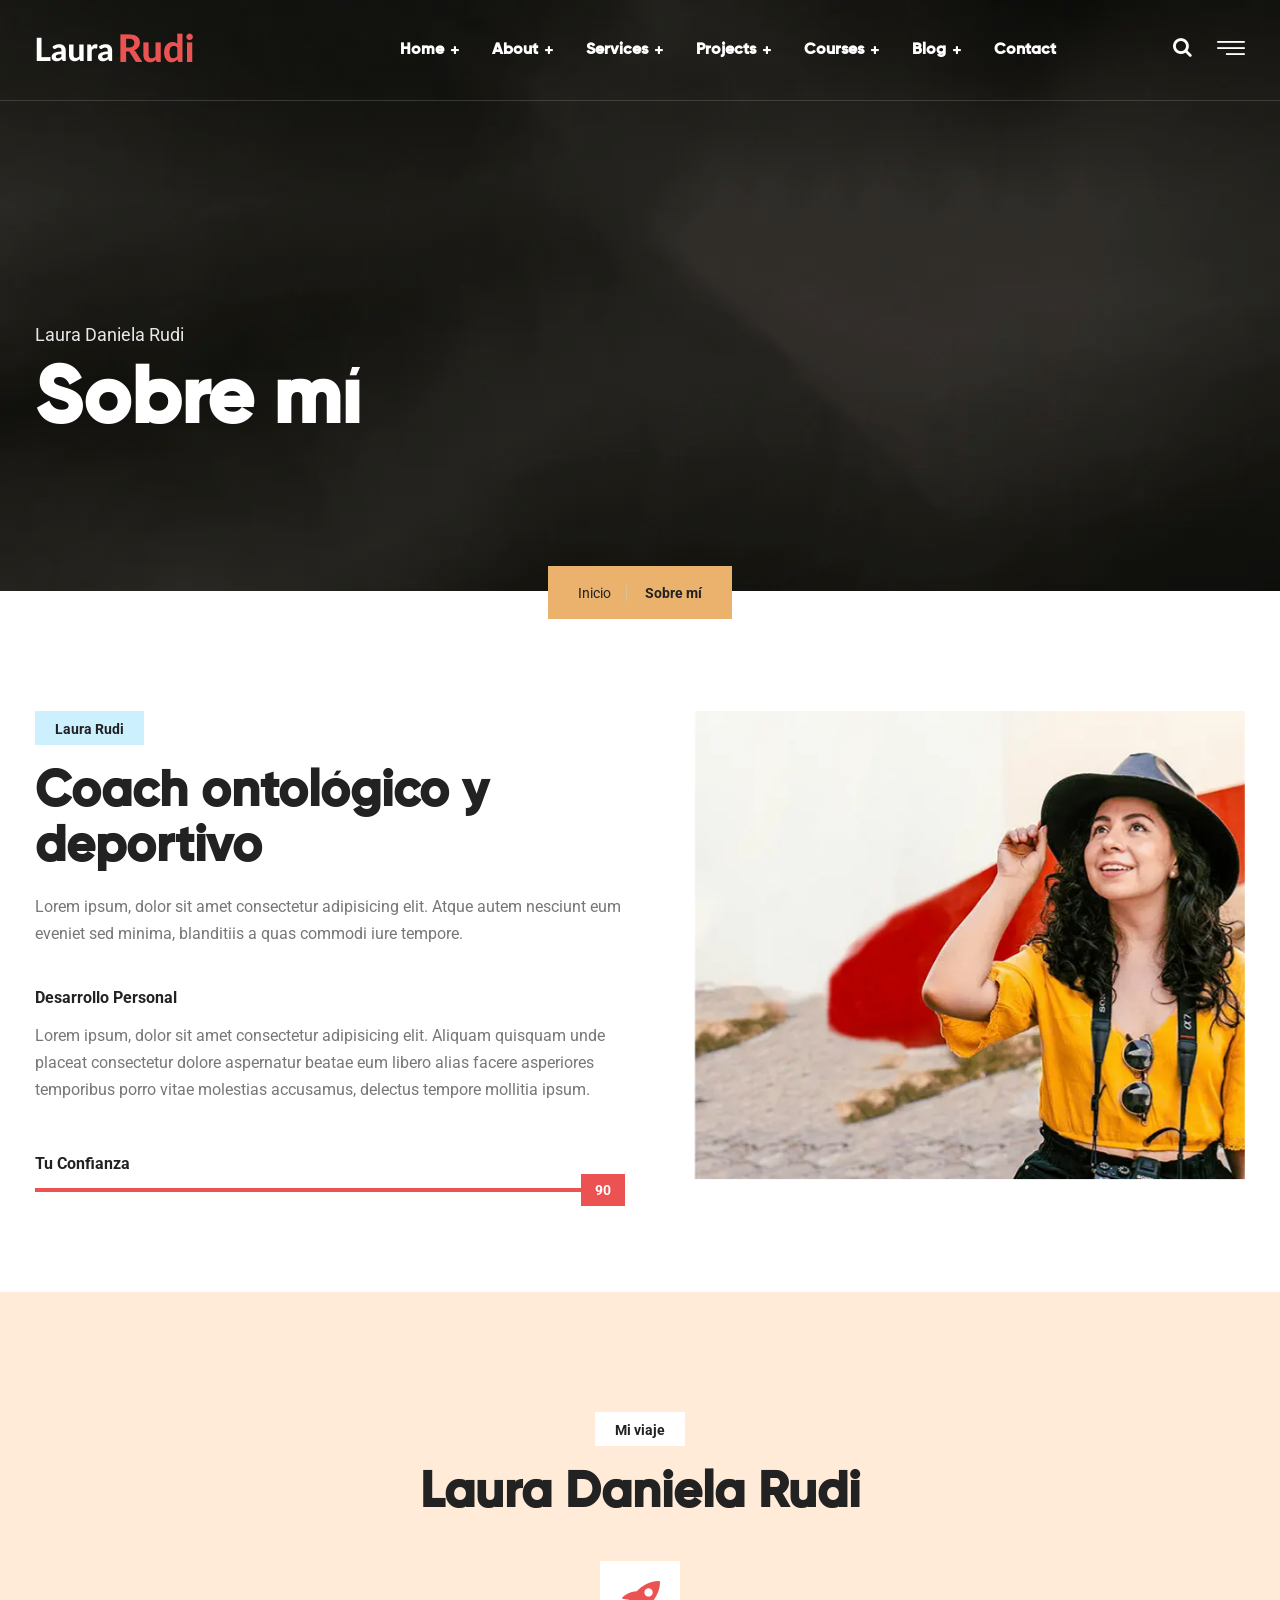
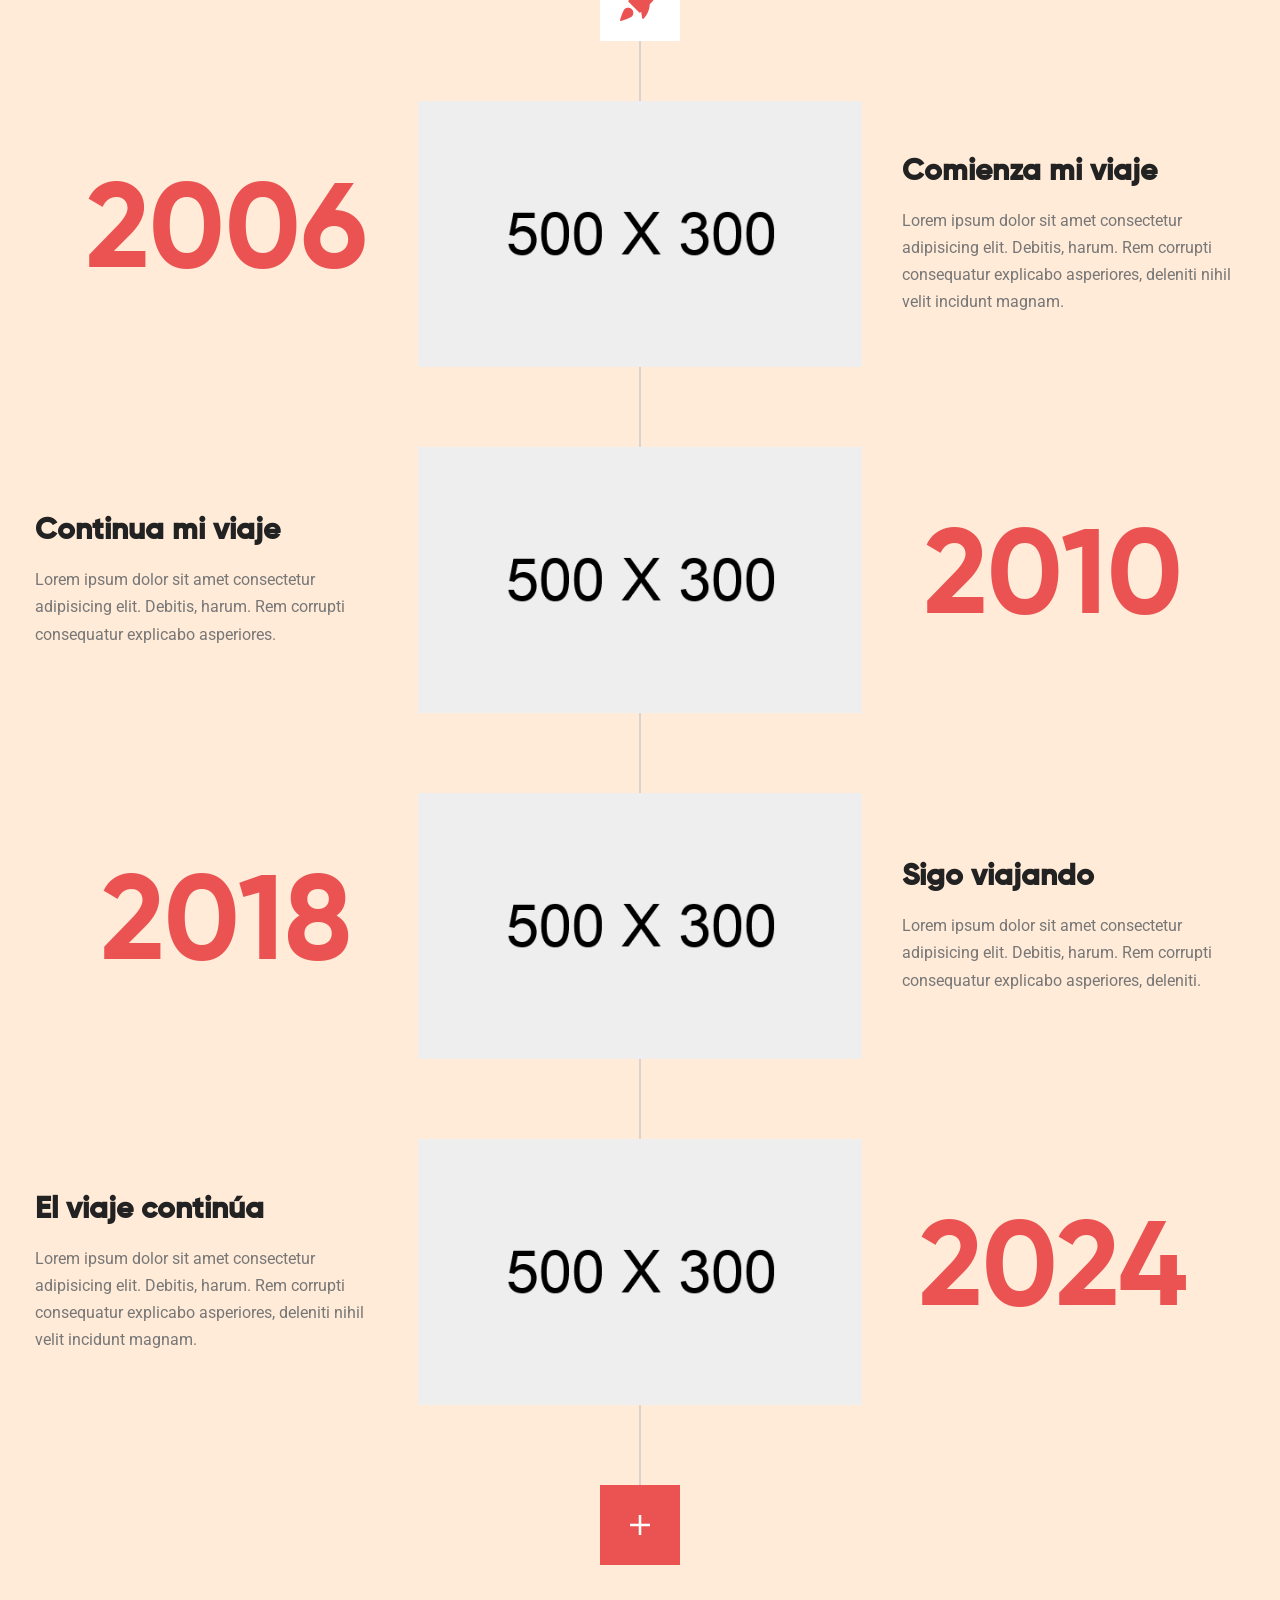
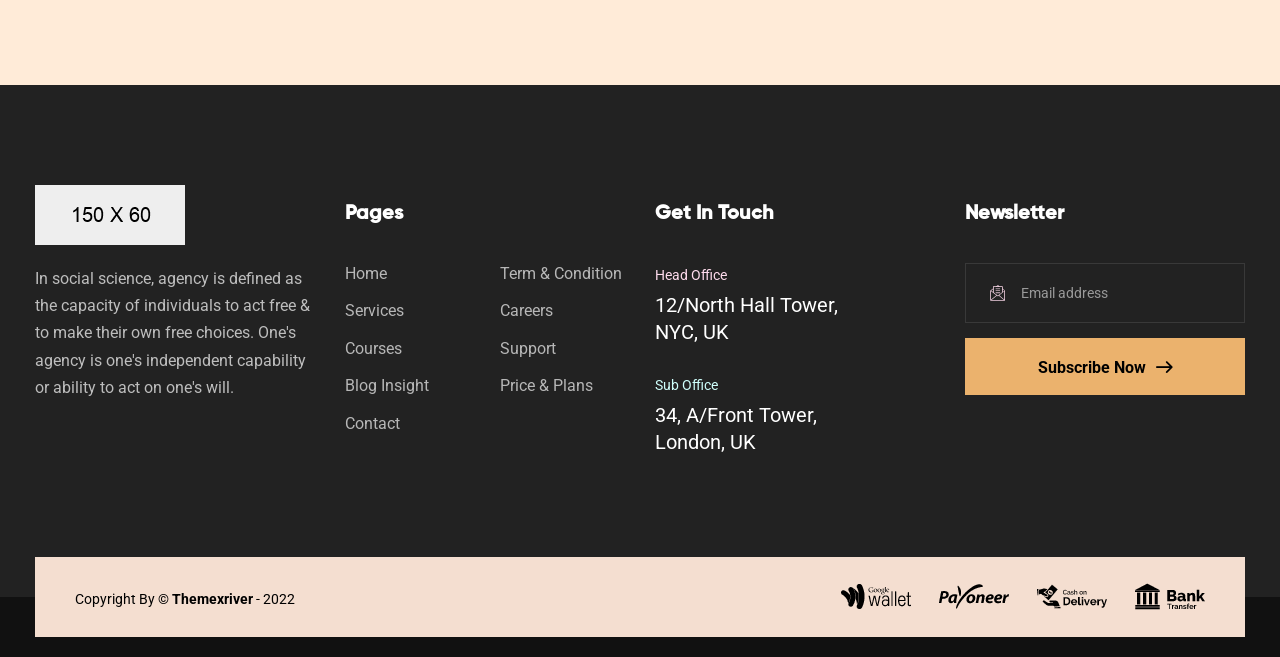
==== commit 993830fc: "About Section Content" ====
--- a/about.html
+++ b/about.html
@@ -31,32 +31,6 @@
  	
  	<!-- Header Style One -->
     <header class="main-header">
-    	
-		<!-- Header Top -->
-        <div class="header-top">
-            <div class="auto-container">
-                <div class="inner-container clearfix">
-					<!-- Top Left -->
-					<div class="top-left clearfix">
-						<div class="text"><span>Working time:</span> Monday to Friday 9 AM - 5 PM</div>
-					</div>
-					
-					<!-- Top Right -->
-                    <div class="top-right pull-right clearfix">
-						<!-- Social Box -->
-						<ul class="social-box">
-							<li><a href="https://www.facebook.com/" class="fa fa-facebook-f"></a></li>
-							<li><a href="https://www.twitter.com/" class="fa fa-twitter"></a></li>
-							<li><a href="https://www.behance.com/" class="fa fa-behance"></a></li>
-							<li><a href="https://www.linkedin.com/" class="fa fa-linkedin"></a></li>
-							<li><a href="https://youtube.com/" class="fa fa-youtube-play"></a></li>
-						</ul>
-						<div class="text">Call for free consultation: <a href="tel:+0056-693-55-20">0056 693 55 20</a></div>
-                    </div>
-					
-                </div>
-            </div>
-        </div>
 		
 		<!-- Header Lower -->
         <div class="header-lower">
@@ -242,269 +216,23 @@
 	<!-- END sidebar widget item -->
 	
 	<!-- Page Title Section -->
-	<section class="page-title" style="background-image: url(assets/images/background/1.jpg)">
+	<section class="page-title" style="background-image: url(assets/images/background/bg-about.webp)">
 		<div class="auto-container">
 			<div class="content">
-				<div class="text">Welcome to our company</div>
-				<h1>About Us</h1>
+				<div class="text">Laura Daniela Rudi</div>
+				<h1>Sobre mí</h1>
 			</div>
 			<div class="breadcrumb-outer">
 				<ul class="page-breadcrumb">
-					<li><a href="index.html">Home</a></li>
-					<li>About us</li>
+					<li><a href="index.html">Inicio</a></li>
+					<li>Sobre mí</li>
 				</ul>
 			</div>
 		</div>
 	</section>
 	<!-- End Page Title Section -->
-	
-	<!-- Experiance Section -->
-	<section class="experiance-section">
-		<div class="auto-container">
-			<div class="row clearfix">
-			
-				<!-- Experiance Column -->
-				<div class="experiance-column col-lg-5 col-md-12 col-sm-12">
-					<div class="inner-column wow fadeInLeft" data-wow-delay="0ms" data-wow-duration="1500ms">
-						<div class="experiance">
-							<img src="assets/images/resource/years.png" alt="" />
-						</div>
-						<div class="peoples">We Serve Peoples Like A Pro</div>
-						<div class="text-center">
-							<a href="tel:+786-904-781-67" class="theme-btn phone-btn"><span class="icon flaticon-call"></span>786. 904. 781. 67</a>
-						</div>
-					</div>
-				</div>
-				
-				<!-- Blocks Column -->
-				<div class="blocks-column col-lg-7 col-md-12 col-sm-12">
-					<div class="inner-column">
-						<div class="row clearfix">
-							<!-- Column -->
-							<div class="column col-lg-6 col-md-6 col-sm-12">
-							
-								<!-- Feature Block -->
-								<div class="feature-block">
-									<div class="inner-box">
-										<div class="content">
-											<div class="icon flaticon-work-table"></div>
-											<h5>Brightest Minds</h5>
-											<div class="text">Dramatically maintain clicks & mortar for the solutions.</div>
-										</div>
-									</div>
-								</div>
-								
-								<!-- Feature Block -->
-								<div class="feature-block">
-									<div class="inner-box">
-										<div class="content">
-											<div class="icon flaticon-notepad"></div>
-											<h5>Engage Users</h5>
-											<div class="text">Dramatically maintain clicks & mortar for the solutions.</div>
-										</div>
-									</div>
-								</div>
-								
-								<!-- Feature Block -->
-								<div class="feature-block">
-									<div class="inner-box">
-										<div class="content">
-											<div class="icon flaticon-globe-1"></div>
-											<h5>Business Solutions</h5>
-											<div class="text">Dramatically maintain clicks & mortar for the solutions.</div>
-										</div>
-									</div>
-								</div>
-								
-							</div>
-							<!-- Column -->
-							<div class="column col-lg-6 col-md-6 col-sm-12">
-								
-								<!-- Feature Block -->
-								<div class="feature-block">
-									<div class="inner-box">
-										<div class="content">
-											<div class="icon flaticon-science-research"></div>
-											<h5>Wherever You Go</h5>
-											<div class="text">Dramatically maintain clicks & mortar for the solutions.</div>
-										</div>
-									</div>
-								</div>
-								
-								<!-- Feature Block -->
-								<div class="feature-block">
-									<div class="inner-box">
-										<div class="content">
-											<div class="icon flaticon-trophy"></div>
-											<h5>Custom Preference</h5>
-											<div class="text">Dramatically maintain clicks & mortar for the solutions.</div>
-										</div>
-									</div>
-								</div>
-								
-							</div>
-						</div>
-					</div>
-				</div>
-				
-			</div>
-		</div>
-	</section>
-	<!-- End Experiance Section -->
-	
-	<!-- History Section -->
-	<section class="history-section">
-		<div class="auto-container">
-			<!-- Sec Title -->
-			<div class="sec-title centered">
-				<div class="title color-four">Journey</div>
-				<h2>Company History</h2>
-			</div>
-			<!-- End Sec Title -->
-			<div class="inner-container">
-			
-				<!-- Rocket Icon -->
-				<div class="rocket-icon flaticon-rocket"></div>
-				<!-- End Rocket Icon -->
-				
-				<!-- History Block -->
-				<div class="history-block">
-					<div class="inner-box">
-						<div class="row clearfix">
-							<!-- Year Column -->
-							<div class="year-column col-lg-4 col-md-12 col-sm-12">
-								<div class="inner-column">
-									<div class="year">2000</div>
-								</div>
-							</div>
-							<!-- Image Column -->
-							<div class="image-column col-lg-4 col-md-12 col-sm-12">
-								<div class="inner-column">
-									<div class="image">
-										<a href="course_details"><img src="assets/images/resource/year-1.jpg" alt="" /></a>
-									</div>
-								</div>
-							</div>
-							<!-- Content Column -->
-							<div class="content-column col-lg-4 col-md-12 col-sm-12">
-								<div class="inner-column">
-									<h3><a href="course_details">Journey Was Started</a></h3>
-									<div class="text">I am glad that you have made it here to send a distress signal, and inform the Senate that all on board were killed. Dantooine is ready.</div>
-								</div>
-							</div>
-						</div>
-					</div>
-				</div>
-				<!-- History Block -->
-				
-				<!-- History Block -->
-				<div class="history-block style-two">
-					<div class="inner-box">
-						<div class="row clearfix">
-							
-							<!-- Content Column -->
-							<div class="content-column col-lg-4 col-md-12 col-sm-12">
-								<div class="inner-column">
-									<h3><a href="course_details">Journey Was Started</a></h3>
-									<div class="text">I am glad that you have made it here to send a distress signal, and inform the Senate that all on board were killed. Dantooine is ready.</div>
-								</div>
-							</div>
-							
-							<!-- Image Column -->
-							<div class="image-column col-lg-4 col-md-12 col-sm-12">
-								<div class="inner-column">
-									<div class="image">
-										<a href="course_details"><img src="assets/images/resource/year-2.jpg" alt="" /></a>
-									</div>
-								</div>
-							</div>
-							
-							<!-- Year Column -->
-							<div class="year-column col-lg-4 col-md-12 col-sm-12">
-								<div class="inner-column">
-									<div class="year">2010</div>
-								</div>
-							</div>
-							
-						</div>
-					</div>
-				</div>
-				<!-- History Block -->
-				
-				<!-- History Block -->
-				<div class="history-block">
-					<div class="inner-box">
-						<div class="row clearfix">
-							<!-- Year Column -->
-							<div class="year-column col-lg-4 col-md-12 col-sm-12">
-								<div class="inner-column">
-									<div class="year">2018</div>
-								</div>
-							</div>
-							<!-- Image Column -->
-							<div class="image-column col-lg-4 col-md-12 col-sm-12">
-								<div class="inner-column">
-									<div class="image">
-										<a href="course_details"><img src="assets/images/resource/year-3.jpg" alt="" /></a>
-									</div>
-								</div>
-							</div>
-							<!-- Content Column -->
-							<div class="content-column col-lg-4 col-md-12 col-sm-12">
-								<div class="inner-column">
-									<h3><a href="course_details">Journey Was Started</a></h3>
-									<div class="text">I am glad that you have made it here to send a distress signal, and inform the Senate that all on board were killed. Dantooine is ready.</div>
-								</div>
-							</div>
-						</div>
-					</div>
-				</div>
-				<!-- History Block -->
-				
-				<!-- History Block -->
-				<div class="history-block style-two">
-					<div class="inner-box">
-						<div class="row clearfix">
-							
-							<!-- Content Column -->
-							<div class="content-column col-lg-4 col-md-12 col-sm-12">
-								<div class="inner-column">
-									<h3><a href="course_details">Journey Was Started</a></h3>
-									<div class="text">I am glad that you have made it here to send a distress signal, and inform the Senate that all on board were killed. Dantooine is ready.</div>
-								</div>
-							</div>
-							
-							<!-- Image Column -->
-							<div class="image-column col-lg-4 col-md-12 col-sm-12">
-								<div class="inner-column">
-									<div class="image">
-										<a href="course_details"><img src="assets/images/resource/year-4.jpg" alt="" /></a>
-									</div>
-								</div>
-							</div>
-							
-							<!-- Year Column -->
-							<div class="year-column col-lg-4 col-md-12 col-sm-12">
-								<div class="inner-column">
-									<div class="year">2022</div>
-								</div>
-							</div>
-							
-						</div>
-					</div>
-				</div>
-				<!-- History Block -->
-				
-				<!-- Plus Icon -->
-				<div class="plus-icon flaticon-plus"></div>
-				<!-- End Plus Icon -->
-				
-			</div>
-		</div>
-	</section>
-	<!-- End History Section -->
-	
-	<!-- Skill Section -->
+
+	<!-- About me Section -->	 
 	<section class="skill-section">
 		<div class="auto-container">
 			<div class="row clearfix">
@@ -514,9 +242,9 @@
 					<div class="inner-column">
 						<!-- Sec Title -->
 						<div class="sec-title">
-							<div class="title color-three">Skillset</div>
-							<h2>Self Development Skillset</h2>
-							<div class="text">I am glad that you have made it here to send a distress signal, & inform the Senate that all on board were killed. Dantooine.</div>
+							<div class="title color-three">Laura Rudi</div>
+							<h2>Coach ontológico y deportivo</h2>
+							<div class="text">Lorem ipsum, dolor sit amet consectetur adipisicing elit. Atque autem nesciunt eum eveniet sed minima, blanditiis a quas commodi iure tempore.</div>
 						</div>
 						
 						<!-- Skills -->
@@ -525,40 +253,20 @@
 							<!-- Skill Item -->
 							<div class="skill-item">
 								<div class="skill-header clearfix">
-									<div class="skill-title">Strategy Consulting</div>
-								</div>
-								<div class="skill-bar">
-									<div class="bar-inner">
-										<div class="bar progress-line" data-width="70">
-											<div class="skill-percentage"><div class="count-box"><span class="count-text" data-speed="2000" data-stop="70">0</span>%</div></div>
-										</div>
-									</div>
-								</div>
+									<div class="skill-title">Desarrollo personal</div>
+								</div>
+								<div class="text">Lorem ipsum, dolor sit amet consectetur adipisicing elit. Aliquam quisquam unde placeat consectetur dolore aspernatur beatae eum libero alias facere asperiores temporibus porro vitae molestias accusamus, delectus tempore mollitia ipsum.</div>
 							</div>
 
 							<!-- Skill Item -->
 							<div class="skill-item">
 								<div class="skill-header clearfix">
-									<div class="skill-title">Operations Careers</div>
+									<div class="skill-title">Tu confianza</div>
 								</div>
 								<div class="skill-bar">
 									<div class="bar-inner">
-										<div class="bar progress-line" data-width="64">
-											<div class="skill-percentage"><div class="count-box"><span class="count-text" data-speed="2000" data-stop="64">0</span>%</div></div>
-										</div>
-									</div>
-								</div>
-							</div>
-
-							<!-- Skill Item -->
-							<div class="skill-item">
-								<div class="skill-header clearfix">
-									<div class="skill-title">Management Consulting</div>
-								</div>
-								<div class="skill-bar">
-									<div class="bar-inner">
-										<div class="bar progress-line" data-width="80">
-											<div class="skill-percentage"><div class="count-box"><span class="count-text" data-speed="2000" data-stop="80">0</span>%</div></div>
+										<div class="bar progress-line" data-width="100">
+											<div class="skill-percentage"><div class="count-box"><span class="count-text" data-speed="1000" data-stop="100">0</span></div></div>
 										</div>
 									</div>
 								</div>
@@ -573,41 +281,168 @@
 				<div class="image-column col-lg-6 col-md-12 col-sm-12">
 					<div class="inner-column wow fadeInRight" data-wow-delay="0ms" data-wow-duration="1500ms">
 						<div class="image titlt" data-tilt data-tilt-max="3">
-							<img src="assets/images/resource/skill.jpg" alt="" />
-						</div>
-					</div>
-				</div>
+							<img src="assets/images/resource/about-2.webp" alt="" />
+						</div>
+					</div>
+				</div>
+				
+			</div>
+		</div>
+	</section>	
+	 <!-- End Page Title Section -->
+	
+	<!-- History Section -->
+	<section class="history-section">
+		<div class="auto-container">
+			<!-- Sec Title -->
+			<div class="sec-title centered">
+				<div class="title color-four">Mi viaje</div>
+				<h2>Laura Daniela Rudi</h2>
+			</div>
+			<!-- End Sec Title -->
+			<div class="inner-container">
+			
+				<!-- Rocket Icon -->
+				<div class="rocket-icon flaticon-rocket"></div>
+				<!-- End Rocket Icon -->
+				
+				<!-- History Block -->
+				<div class="history-block">
+					<div class="inner-box">
+						<div class="row clearfix">
+							<!-- Year Column -->
+							<div class="year-column col-lg-4 col-md-12 col-sm-12">
+								<div class="inner-column">
+									<div class="year">2006</div>
+								</div>
+							</div>
+							<!-- Image Column -->
+							<div class="image-column col-lg-4 col-md-12 col-sm-12">
+								<div class="inner-column">
+									<div class="image">
+										<a href="course_details"><img src="assets/images/resource/year-1.jpg" alt="" /></a>
+									</div>
+								</div>
+							</div>
+							<!-- Content Column -->
+							<div class="content-column col-lg-4 col-md-12 col-sm-12">
+								<div class="inner-column">
+									<h3><a href="course_details">Comienza mi viaje</a></h3>
+									<div class="text">Lorem ipsum dolor sit amet consectetur adipisicing elit. Debitis, harum. Rem corrupti consequatur explicabo asperiores, deleniti nihil velit incidunt magnam.</div>
+								</div>
+							</div>
+						</div>
+					</div>
+				</div>
+				<!-- History Block -->
+				
+				<!-- History Block -->
+				<div class="history-block style-two">
+					<div class="inner-box">
+						<div class="row clearfix">
+							
+							<!-- Content Column -->
+							<div class="content-column col-lg-4 col-md-12 col-sm-12">
+								<div class="inner-column">
+									<h3><a href="course_details">Continua mi viaje</a></h3>
+									<div class="text">Lorem ipsum dolor sit amet consectetur adipisicing elit. Debitis, harum. Rem corrupti consequatur explicabo asperiores.</div>
+								</div>
+							</div>
+							
+							<!-- Image Column -->
+							<div class="image-column col-lg-4 col-md-12 col-sm-12">
+								<div class="inner-column">
+									<div class="image">
+										<a href="course_details"><img src="assets/images/resource/year-2.jpg" alt="" /></a>
+									</div>
+								</div>
+							</div>
+							
+							<!-- Year Column -->
+							<div class="year-column col-lg-4 col-md-12 col-sm-12">
+								<div class="inner-column">
+									<div class="year">2010</div>
+								</div>
+							</div>
+							
+						</div>
+					</div>
+				</div>
+				<!-- History Block -->
+				
+				<!-- History Block -->
+				<div class="history-block">
+					<div class="inner-box">
+						<div class="row clearfix">
+							<!-- Year Column -->
+							<div class="year-column col-lg-4 col-md-12 col-sm-12">
+								<div class="inner-column">
+									<div class="year">2018</div>
+								</div>
+							</div>
+							<!-- Image Column -->
+							<div class="image-column col-lg-4 col-md-12 col-sm-12">
+								<div class="inner-column">
+									<div class="image">
+										<a href="course_details"><img src="assets/images/resource/year-3.jpg" alt="" /></a>
+									</div>
+								</div>
+							</div>
+							<!-- Content Column -->
+							<div class="content-column col-lg-4 col-md-12 col-sm-12">
+								<div class="inner-column">
+									<h3><a href="course_details">Sigo viajando</a></h3>
+									<div class="text">Lorem ipsum dolor sit amet consectetur adipisicing elit. Debitis, harum. Rem corrupti consequatur explicabo asperiores, deleniti.</div>
+								</div>
+							</div>
+						</div>
+					</div>
+				</div>
+				<!-- History Block -->
+				
+				<!-- History Block -->
+				<div class="history-block style-two">
+					<div class="inner-box">
+						<div class="row clearfix">
+							
+							<!-- Content Column -->
+							<div class="content-column col-lg-4 col-md-12 col-sm-12">
+								<div class="inner-column">
+									<h3><a href="course_details">El viaje continúa</a></h3>
+									<div class="text">Lorem ipsum dolor sit amet consectetur adipisicing elit. Debitis, harum. Rem corrupti consequatur explicabo asperiores, deleniti nihil velit incidunt magnam.</div>
+								</div>
+							</div>
+							
+							<!-- Image Column -->
+							<div class="image-column col-lg-4 col-md-12 col-sm-12">
+								<div class="inner-column">
+									<div class="image">
+										<a href="course_details"><img src="assets/images/resource/year-4.jpg" alt="" /></a>
+									</div>
+								</div>
+							</div>
+							
+							<!-- Year Column -->
+							<div class="year-column col-lg-4 col-md-12 col-sm-12">
+								<div class="inner-column">
+									<div class="year">2024</div>
+								</div>
+							</div>
+							
+						</div>
+					</div>
+				</div>
+				<!-- History Block -->
+				
+				<!-- Plus Icon -->
+				<div class="plus-icon flaticon-plus"></div>
+				<!-- End Plus Icon -->
 				
 			</div>
 		</div>
 	</section>
-	<!-- End Skill Section -->
+	<!-- End History Section -->
 	
-	<!-- Sponsors Section -->
-    <section class="sponsors-section">
-		<div class="big-text">Clients</div>
-        <div class="auto-container">
-            <div class="sponsors-outer">
-                <!-- Sponsors Carousel -->
-                <ul class="sponsors-carousel owl-carousel owl-theme">
-                    <li class="slide-item"><figure class="image-box"><a href="#"><img src="assets/images/clients/1.png" alt=""></a></figure></li>
-                    <li class="slide-item"><figure class="image-box"><a href="#"><img src="assets/images/clients/2.png" alt=""></a></figure></li>
-                    <li class="slide-item"><figure class="image-box"><a href="#"><img src="assets/images/clients/3.png" alt=""></a></figure></li>
-                    <li class="slide-item"><figure class="image-box"><a href="#"><img src="assets/images/clients/4.png" alt=""></a></figure></li>
-                    <li class="slide-item"><figure class="image-box"><a href="#"><img src="assets/images/clients/5.png" alt=""></a></figure></li>
-					<li class="slide-item"><figure class="image-box"><a href="#"><img src="assets/images/clients/6.png" alt=""></a></figure></li>
-					<li class="slide-item"><figure class="image-box"><a href="#"><img src="assets/images/clients/1.png" alt=""></a></figure></li>
-					<li class="slide-item"><figure class="image-box"><a href="#"><img src="assets/images/clients/2.png" alt=""></a></figure></li>
-					<li class="slide-item"><figure class="image-box"><a href="#"><img src="assets/images/clients/3.png" alt=""></a></figure></li>
-                    <li class="slide-item"><figure class="image-box"><a href="#"><img src="assets/images/clients/4.png" alt=""></a></figure></li>
-                    <li class="slide-item"><figure class="image-box"><a href="#"><img src="assets/images/clients/5.png" alt=""></a></figure></li>
-					<li class="slide-item"><figure class="image-box"><a href="#"><img src="assets/images/clients/6.png" alt=""></a></figure></li>
-                </ul>
-            </div>
-            
-        </div>
-    </section>
-    <!-- End Sponsors Section -->
 	
 	<!-- Main Footer -->
     <footer class="main-footer">
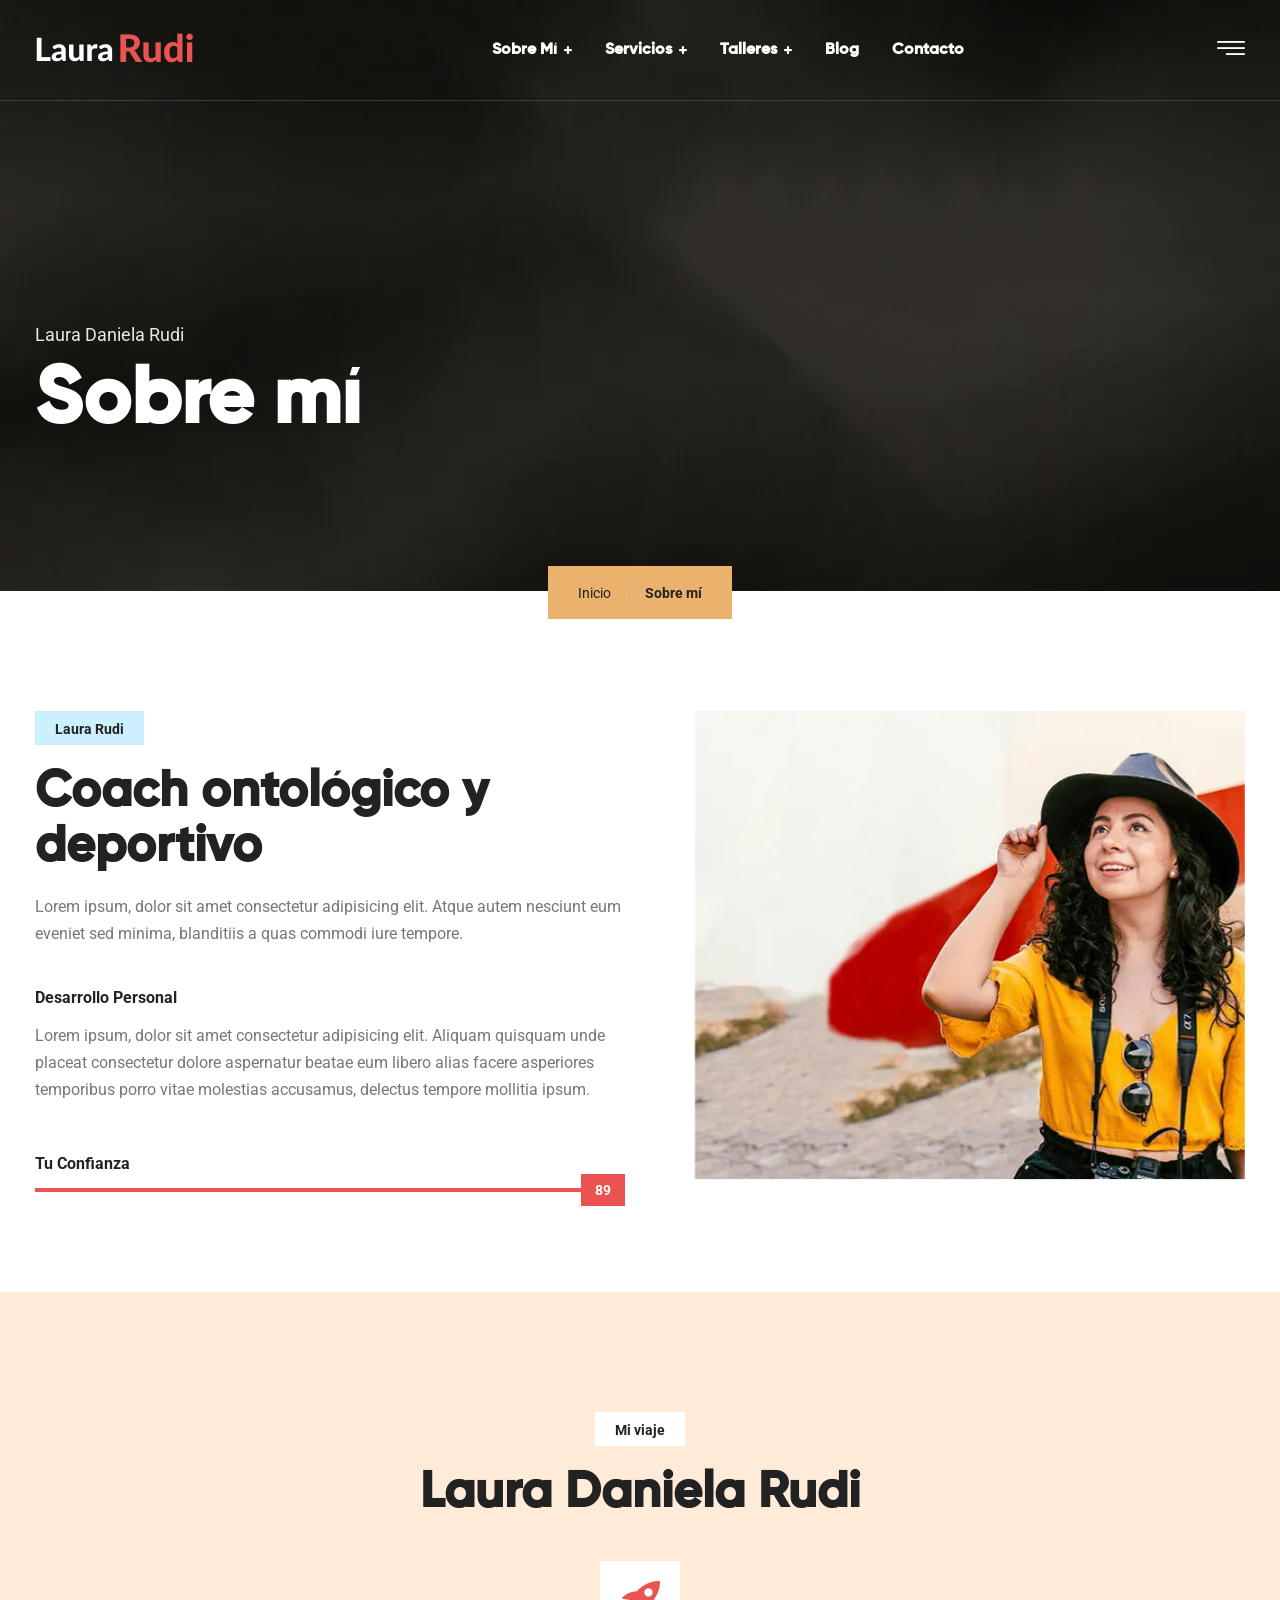
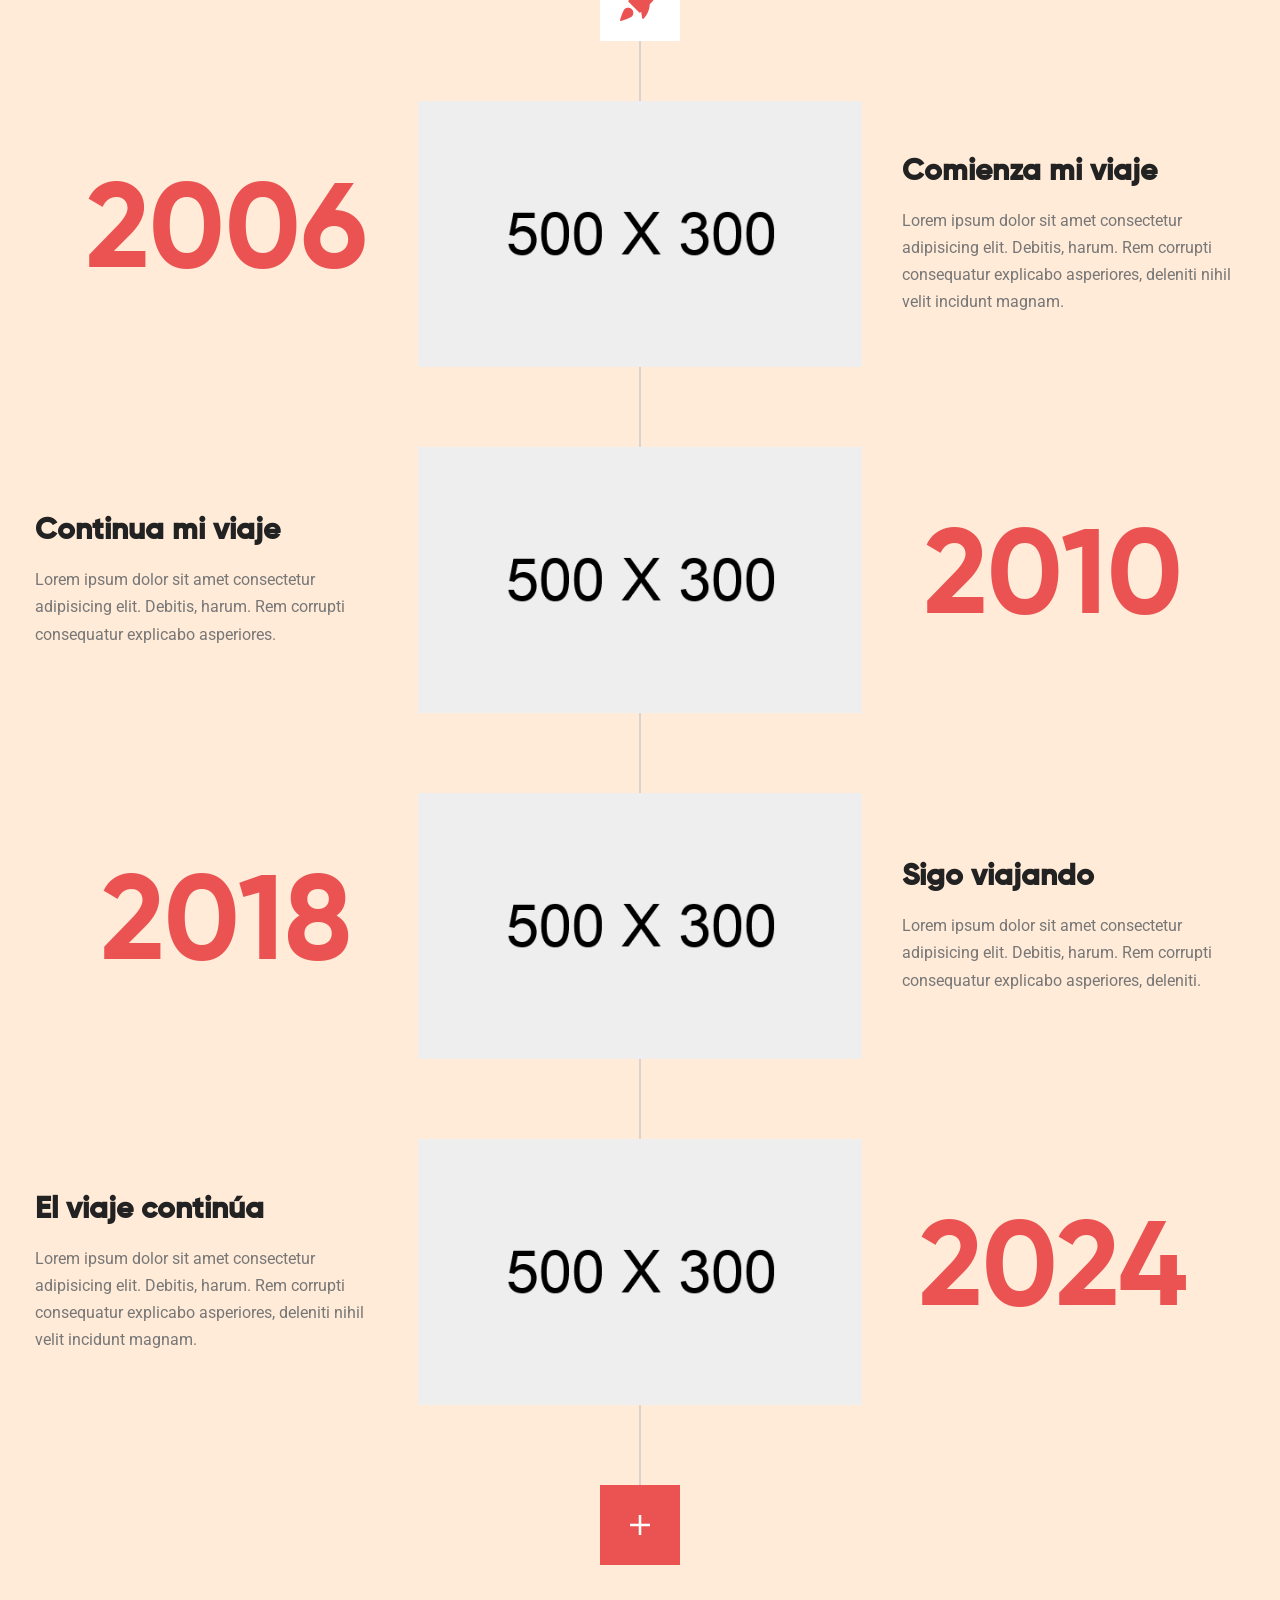
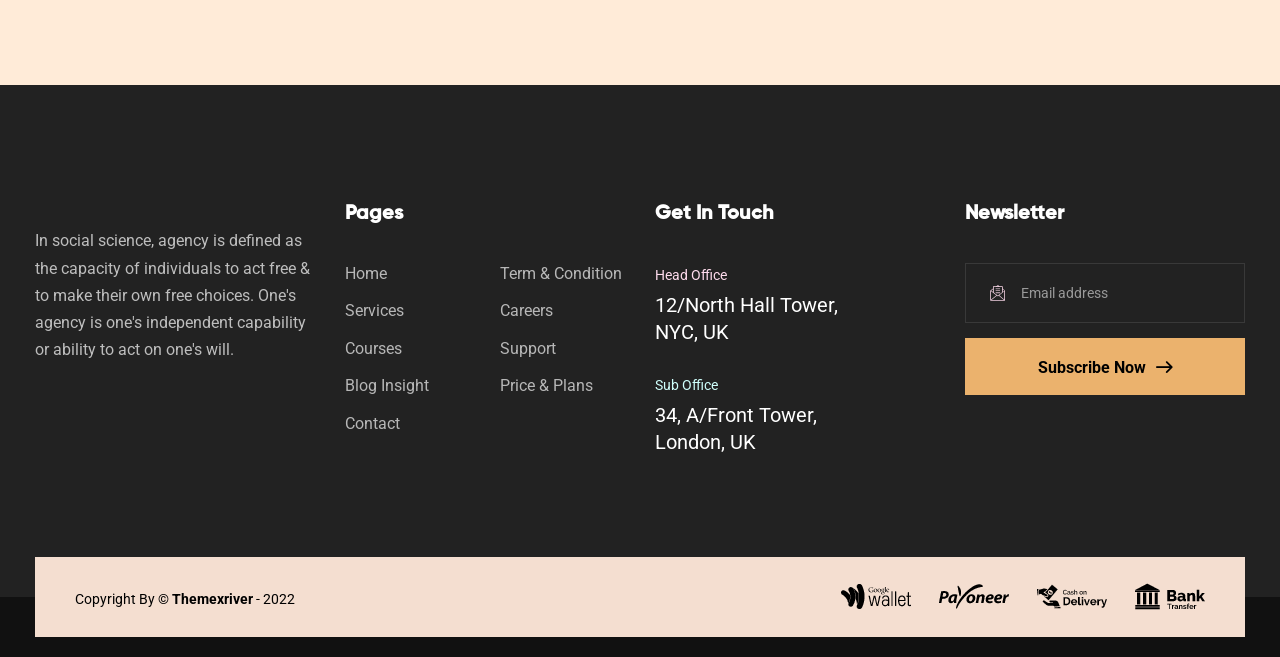
==== commit a23546c8: "nav and title" ====
--- a/about.html
+++ b/about.html
@@ -2,7 +2,7 @@
 <html>
 <head>
 <meta charset="utf-8">
-<title>Averon HTML-5 Template | About Us</title>
+<title>Laura Rudi | Coach Ontológico y Deportivo</title>
 <!-- Stylesheets -->
 <link href="assets/css/bootstrap.css" rel="stylesheet">
 <link href="assets/css/style.css" rel="stylesheet">
@@ -29,143 +29,139 @@
     <div class="preloader"></div>
 	<!-- End Preloader -->
  	
- 	<!-- Header Style One -->
-    <header class="main-header">
-		
-		<!-- Header Lower -->
-        <div class="header-lower">
-        	<div class="auto-container clearfix">
-            	
-				<!-- Logo Box -->
-				<div class="pull-left logo-box">
-					<div class="logo"><a href="index.html"><img src="assets/images/logo.png" alt="" title=""></a></div>
-				</div>
-				
-				<!-- Nav Outer -->
-				<div class="nav-outer clearfix">
-					<!-- Mobile Navigation Toggler -->
-					<div class="mobile-nav-toggler"><span class="icon flaticon-menu-1"></span></div>
-					<!-- Main Menu -->
-					<nav class="main-menu navbar-expand-md">
-						<div class="navbar-header">
-							<!-- Toggle Button -->    	
-							<button class="navbar-toggler" type="button" data-toggle="collapse" data-target="#navbarSupportedContent" aria-controls="navbarSupportedContent" aria-expanded="false" aria-label="Toggle navigation">
-								<span class="icon-bar"></span>
-								<span class="icon-bar"></span>
-								<span class="icon-bar"></span>
-							</button>
-						</div>
-						
-						<div class="navbar-collapse collapse clearfix" id="navbarSupportedContent">
-							<ul class="navigation clearfix">
-								<li class="dropdown"><a href="#">Home</a>
-									<ul>
-										<li><a href="index.html">Homepage One</a></li>
-										<li><a href="index-2.html">Homepage Two</a></li>
-										<li><a href="index-3.html">Homepage Three</a></li>
-										<li class="dropdown"><a href="#">Header Styles</a>
-											<ul>
-												<li><a href="index.html">Header Style One</a></li>
-												<li><a href="index-2.html">Header Style Two</a></li>
-												<li><a href="index-3.html">Header Style Three</a></li>
-											</ul>
-										</li>
-									</ul>
-								</li>
-								<li class="current dropdown"><a href="#">About</a>
-									<ul>
-										<li><a href="about.html">About us</a></li>
-										<li><a href="faq.html">Faq's</a></li>
-										<li><a href="price.html">Price</a></li>
-										<li class="dropdown"><a href="#">Our Team</a>
-											<ul>
-												<li><a href="mentors.html">Team</a></li>
-												<li><a href="mentor-detail.html">Team Detail</a></li>
-											</ul>
-										</li>
-									</ul>
-								</li>
-								<li class="dropdown"><a href="#">Services</a>
-									<ul>
-										<li><a href="services.html">Services</a></li>
-										<li><a href="service-detail.html">Services Detail</a></li>
-									</ul>
-								</li>
-								<li class="dropdown"><a href="#">Projects</a>
-									<ul>
-										<li><a href="portfolio.html">Projects</a></li>
-										<li><a href="portfolio-detail.html">Projects Detail</a></li>
-									</ul>
-								</li>
-								<li class="dropdown"><a href="#">Courses</a>
-									<ul>
-										<li><a href="courses.html">Courses</a></li>
-										<li><a href="course-detail.html">Courses Detail</a></li>
-									</ul>
-								</li>
-								<li class="dropdown"><a href="#">Blog</a>
-									<ul>
-										<li><a href="blog.html">Our Blog</a></li>
-										<li><a href="blog-detail.html">Blog Detail</a></li>
-									</ul>
-								</li>
-								<li><a href="contact.html">Contact</a></li>
-							</ul>
-						</div>
-					</nav>
-					
-					<!-- Main Menu End-->
-					<div class="outer-box clearfix">
-						
-						<!-- Search Btn -->
-						<div class="search-box-btn transition-300ms"><span class="icon fa fa-search"></span></div>
-						
-						<!-- Nav Btn -->
-						<div class="nav-btn navSidebar-button transition-300ms"><span class="icon flaticon-menu-1"></span></div>
-							
-					</div>
-				</div>
-				
-            </div>
-        </div>
-        <!-- End Header Lower -->
-        
-		<!-- Sticky Header  -->
-        <div class="sticky-header">
-            <div class="auto-container clearfix">
-                <!--Logo-->
-                <div class="logo pull-left">
-                    <a href="index.html" title=""><img src="assets/images/logo-small.png" alt="" title=""></a>
-                </div>
-                <!--Right Col-->
-                <div class="pull-right">
-				
-                    <!-- Main Menu -->
-                    <nav class="main-menu">
-                        <!--Keep This Empty / Menu will come through Javascript-->
-                    </nav>
-					<!-- Main Menu End-->
-					
-					<!-- Mobile Navigation Toggler -->
-					<div class="mobile-nav-toggler"><span class="icon flaticon-menu-1"></span></div>
-					
-                </div>
-            </div>
-        </div><!-- End Sticky Menu -->
-    
-		<!-- Mobile Menu  -->
-        <div class="mobile-menu">
-            <div class="menu-backdrop"></div>
-            <div class="close-btn"><span class="icon flaticon-menu-1"></span></div>
-            
-            <nav class="menu-box">
-                <div class="nav-logo"><a href="index.html"><img src="assets/images/logo-small.png" alt="" title=""></a></div>
-                <div class="menu-outer"><!--Here Menu Will Come Automatically Via Javascript / Same Menu as in Header--></div>
-            </nav>
-        </div><!-- End Mobile Menu -->
-	
-    </header>
-    <!-- End Main Header -->
+ <!-- Header Style One -->
+ <header class="main-header">
+	<!-- Header Lower -->
+	<div class="header-lower">
+	  <div class="auto-container clearfix">
+		<!-- Logo Box -->
+		<div class="pull-left logo-box">
+		  <div class="logo">
+			<a href="index.html"
+			  ><img src="assets/images/logo.png" alt="Logo Laura Rudi"
+			/></a>
+		  </div>
+		</div>
+
+		<!-- Nav Outer -->
+		<div class="nav-outer clearfix">
+		  <!-- Mobile Navigation Toggler -->
+		  <div class="mobile-nav-toggler">
+			<span class="icon flaticon-menu"></span>
+		  </div>
+		  <!-- Main Menu -->
+		  <nav class="main-menu navbar-expand-md">
+			<div class="navbar-header">
+			  <!-- Toggle Button -->
+			  <button
+				class="navbar-toggler"
+				type="button"
+				data-toggle="collapse"
+				data-target="#navbarSupportedContent"
+				aria-controls="navbarSupportedContent"
+				aria-expanded="false"
+				aria-label="Toggle navigation"
+			  >
+				<span class="icon-bar"></span>
+				<span class="icon-bar"></span>
+				<span class="icon-bar"></span>
+			  </button>
+			</div>
+
+			<div
+			  class="navbar-collapse collapse clearfix"
+			  id="navbarSupportedContent"
+			>
+			  <ul class="navigation clearfix">
+				<li class="dropdown">
+				  <a href="#">Sobre mí</a>
+				  <ul>
+					<li><a href="about.html">Laura Rudi</a></li>                        
+				  </ul>
+				</li>
+				<li class="dropdown">
+				  <a href="#">Servicios</a>
+				  <ul>
+					<li><a href="#">Coaching Ontológico</a></li>
+					<li>
+					  <a href="#">Coaching Deportivo</a>
+					</li>
+				  </ul>
+				</li>
+				<li class="dropdown">
+				  <a href="#">Talleres</a>
+				  <ul>
+					<li><a href="#">Todos</a></li>
+					<li><a href="#">Taller 1</a></li>
+					<li><a href="#">Taller 2</a></li>
+					<li><a href="#">Taller 3</a></li>
+				  </ul>
+				</li>
+				<li><a href="#">Blog</a></li>
+				<li><a href="#">Contacto</a></li>
+			  </ul>
+			</div>
+		  </nav>
+
+		  <!-- Main Menu End-->
+		  <div class="outer-box clearfix">
+			<!-- Nav Btn -->
+			<div class="nav-btn navSidebar-button transition-300ms">
+			  <span class="icon flaticon-menu-1"></span>
+			</div>
+		  </div>
+		</div>
+	  </div>
+	</div>
+	<!-- End Header Lower -->
+
+	<!-- Sticky Header  -->
+	<div class="sticky-header">
+	  <div class="auto-container clearfix">
+		<!--Logo-->
+		<div class="logo pull-left">
+		  <a href="index.html" title=""
+			><img src="assets/images/logo-small-black.png" alt="Logo pequeño Laura Rudi" title=""
+		  /></a>
+		</div>
+		<!--Right Col-->
+		<div class="pull-right">
+		  <!-- Main Menu -->
+		  <nav class="main-menu">
+			<!--Keep This Empty / Menu will come through Javascript-->
+		  </nav>
+		  <!-- Main Menu End-->
+
+		  <!-- Mobile Navigation Toggler -->
+		  <div class="mobile-nav-toggler">
+			<span class="icon flaticon-menu-1"></span>
+		  </div>
+		</div>
+	  </div>
+	</div>
+	<!-- End Sticky Menu -->
+
+	<!-- Mobile Menu  -->
+	<div class="mobile-menu">
+	  <div class="menu-backdrop"></div>
+	  <div class="close-btn">
+		<span class="icon flaticon-multiply"></span>
+	  </div>
+
+	  <nav class="menu-box">
+		<div class="nav-logo">
+		  <a href="index.html"
+			><img src="assets/images/logo-small.png" alt="" title=""
+		  /></a>
+		</div>
+		<div class="menu-outer">
+		  <!--Here Menu Will Come Automatically Via Javascript / Same Menu as in Header-->
+		</div>
+	  </nav>
+	</div>
+	<!-- End Mobile Menu -->
+  </header>
+  <!-- End Main Header -->
 	
 	<!-- Sidebar Cart Item -->
 	<div class="xs-sidebar-group info-group">
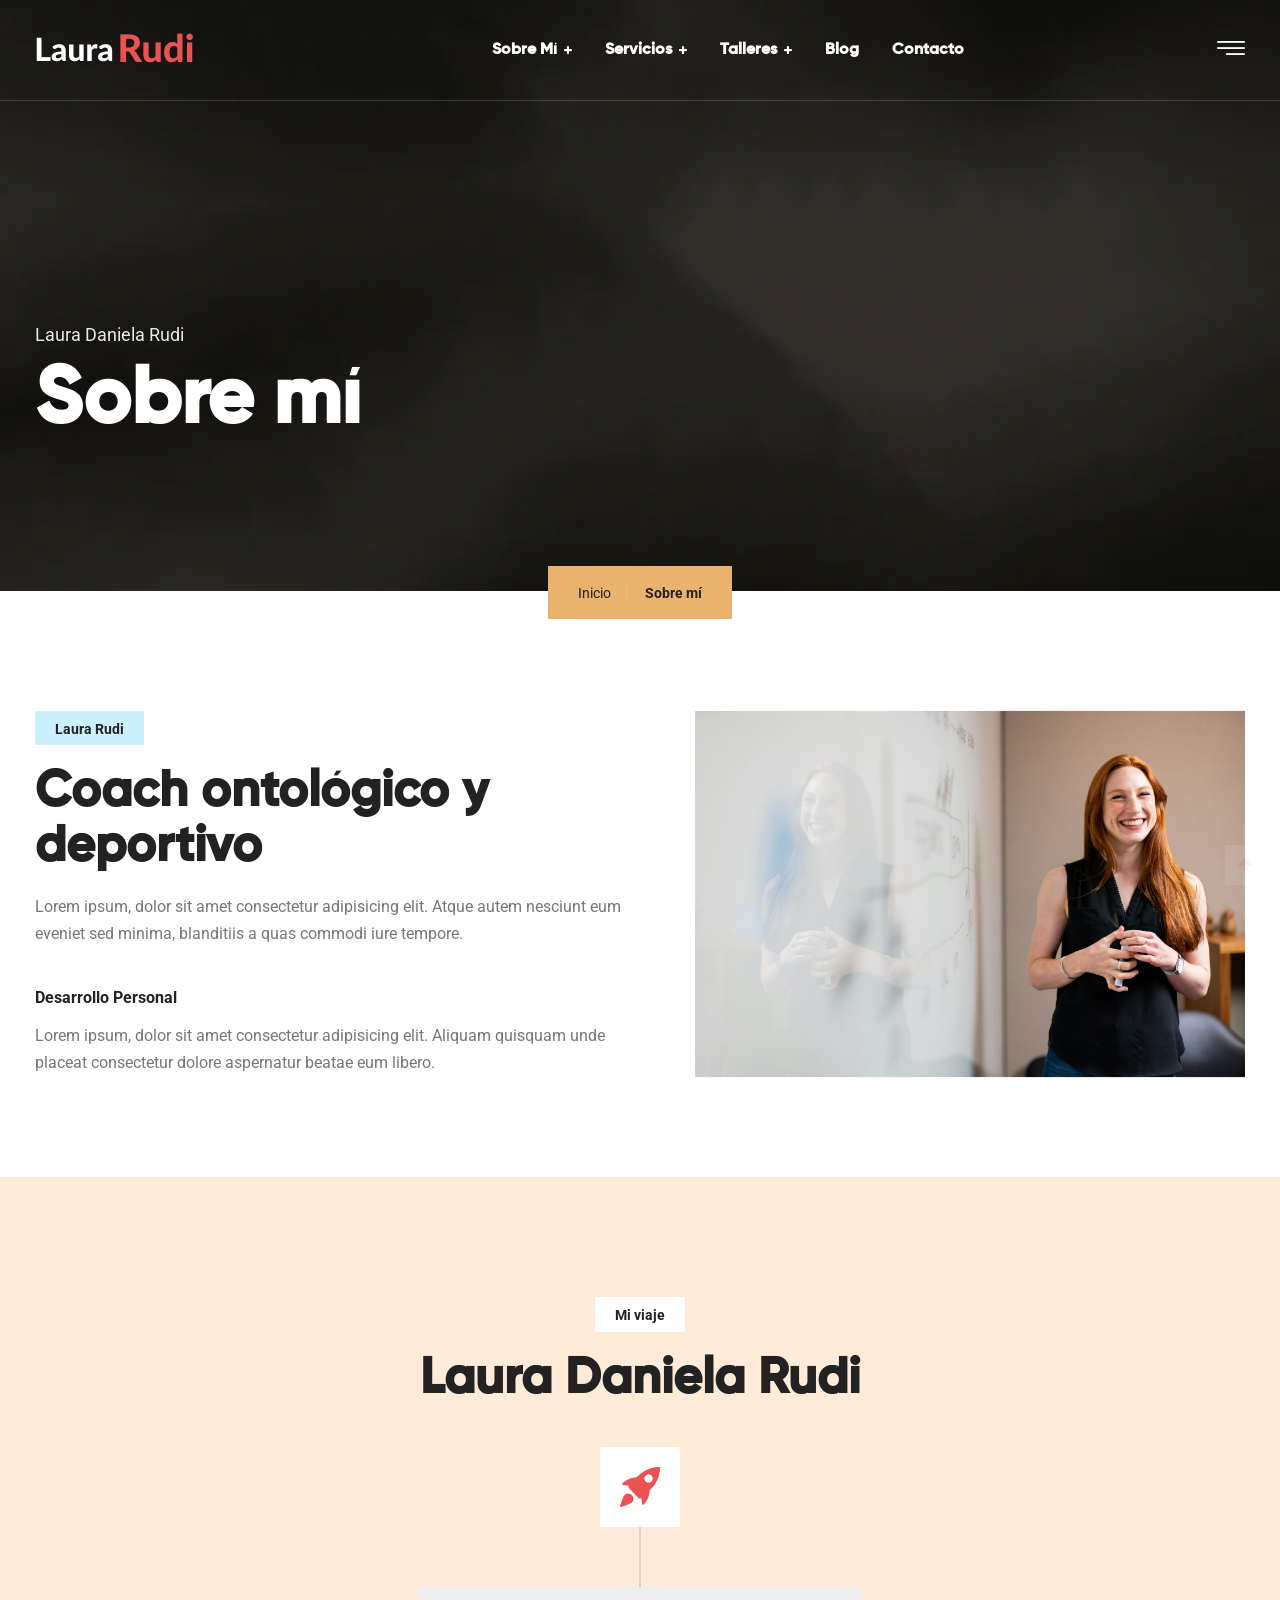
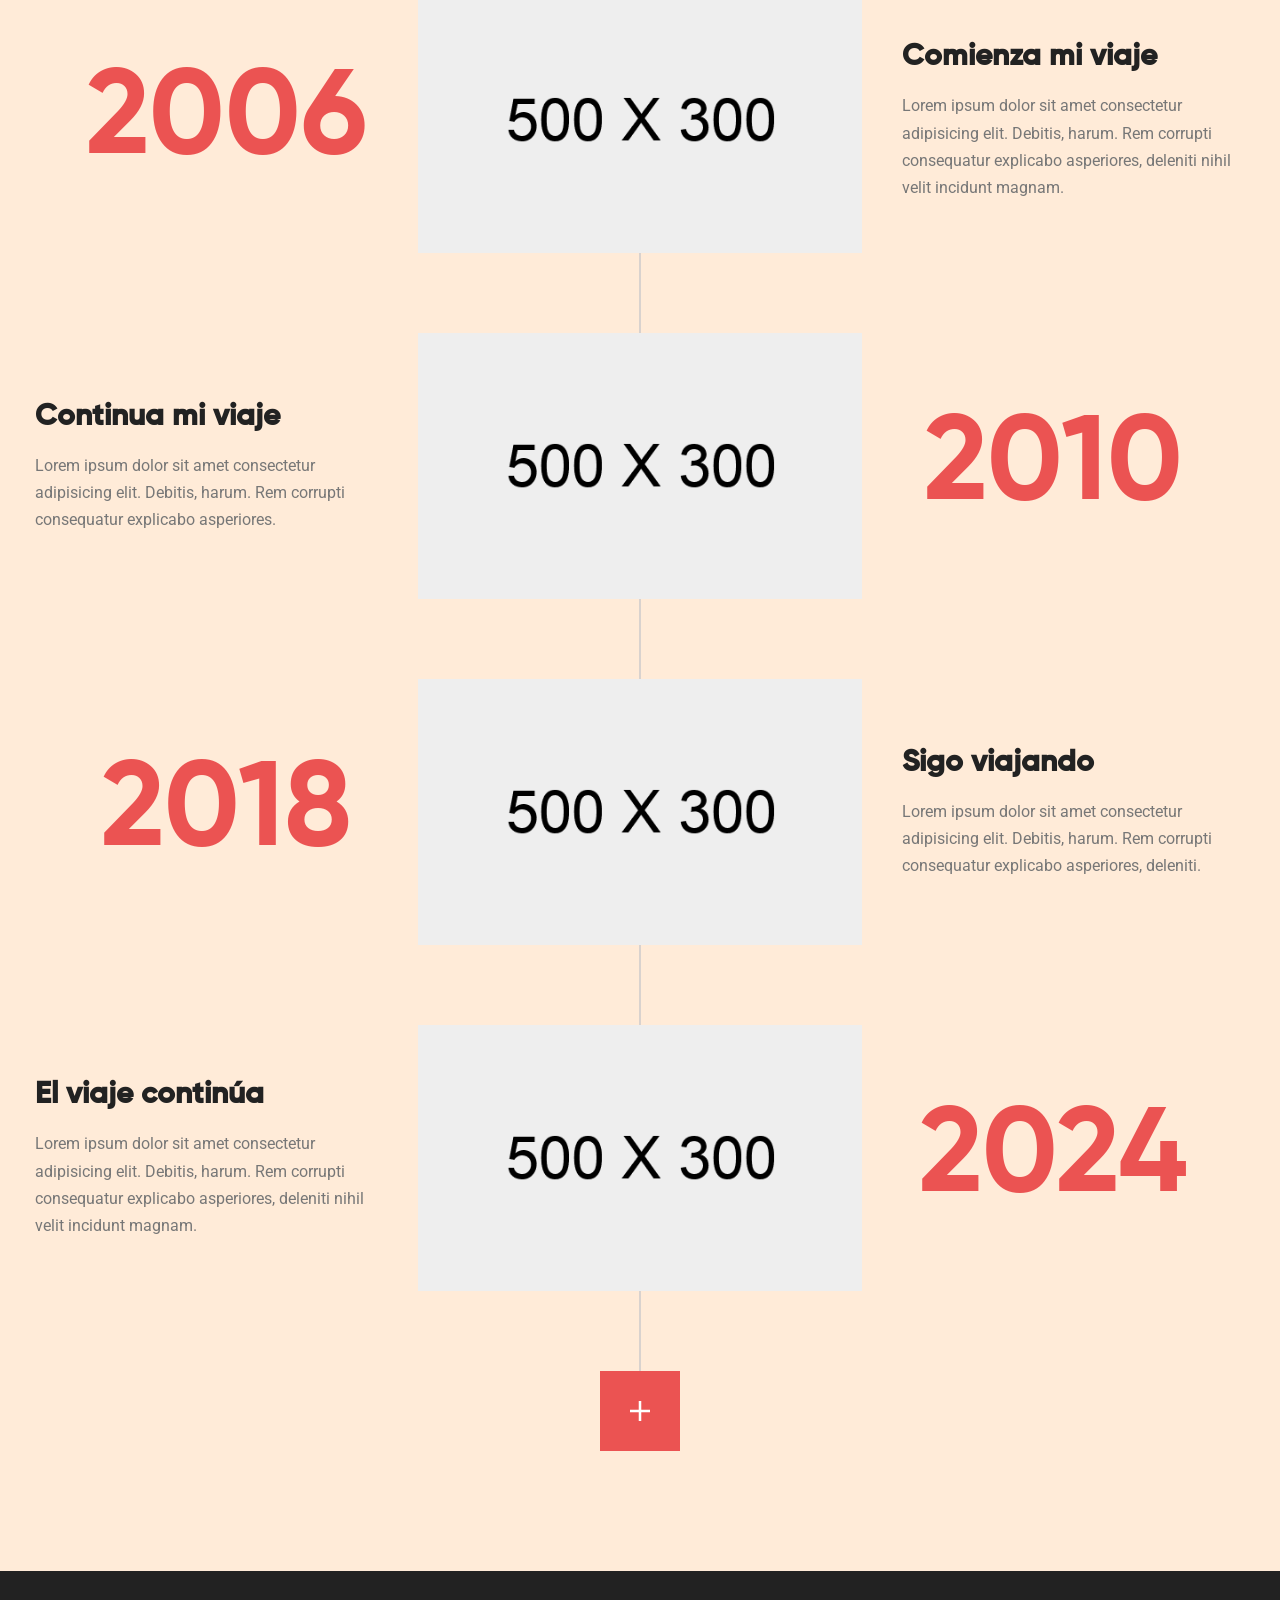
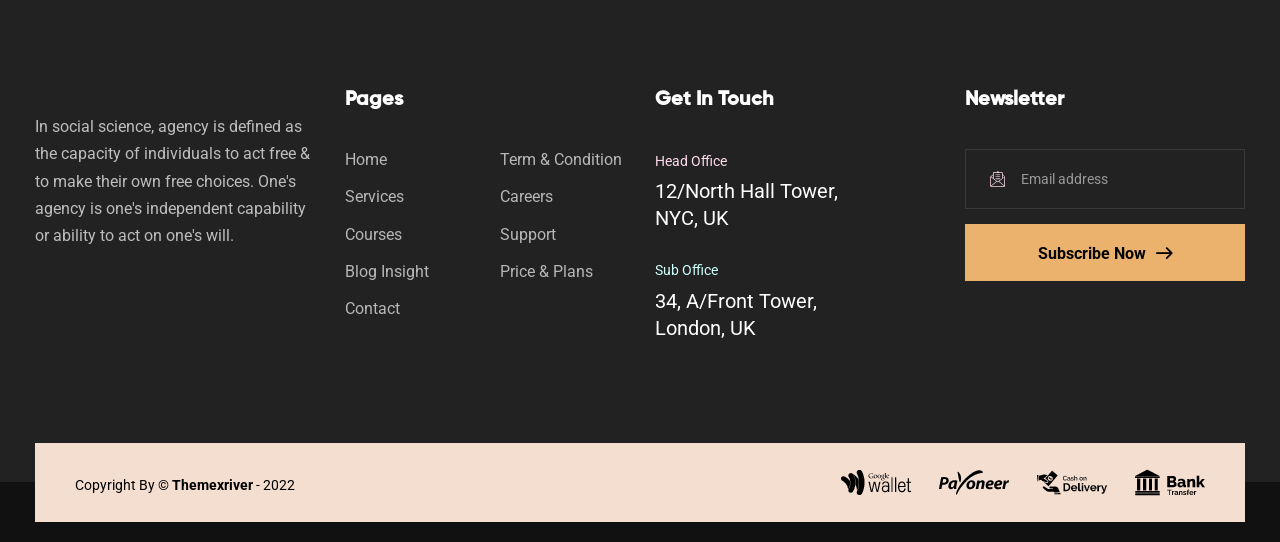
==== commit 55632d98: "pages de servicios" ====
--- a/about.html
+++ b/about.html
@@ -251,23 +251,8 @@
 								<div class="skill-header clearfix">
 									<div class="skill-title">Desarrollo personal</div>
 								</div>
-								<div class="text">Lorem ipsum, dolor sit amet consectetur adipisicing elit. Aliquam quisquam unde placeat consectetur dolore aspernatur beatae eum libero alias facere asperiores temporibus porro vitae molestias accusamus, delectus tempore mollitia ipsum.</div>
-							</div>
-
-							<!-- Skill Item -->
-							<div class="skill-item">
-								<div class="skill-header clearfix">
-									<div class="skill-title">Tu confianza</div>
-								</div>
-								<div class="skill-bar">
-									<div class="bar-inner">
-										<div class="bar progress-line" data-width="100">
-											<div class="skill-percentage"><div class="count-box"><span class="count-text" data-speed="1000" data-stop="100">0</span></div></div>
-										</div>
-									</div>
-								</div>
-							</div>
-
+								<div class="text">Lorem ipsum, dolor sit amet consectetur adipisicing elit. Aliquam quisquam unde placeat consectetur dolore aspernatur beatae eum libero.</div>
+							</div>
 						</div>
 						
 					</div>
@@ -277,7 +262,7 @@
 				<div class="image-column col-lg-6 col-md-12 col-sm-12">
 					<div class="inner-column wow fadeInRight" data-wow-delay="0ms" data-wow-duration="1500ms">
 						<div class="image titlt" data-tilt data-tilt-max="3">
-							<img src="assets/images/resource/about-2.webp" alt="" />
+							<img src="assets/images/resource/coach.jpg" alt="" />
 						</div>
 					</div>
 				</div>
